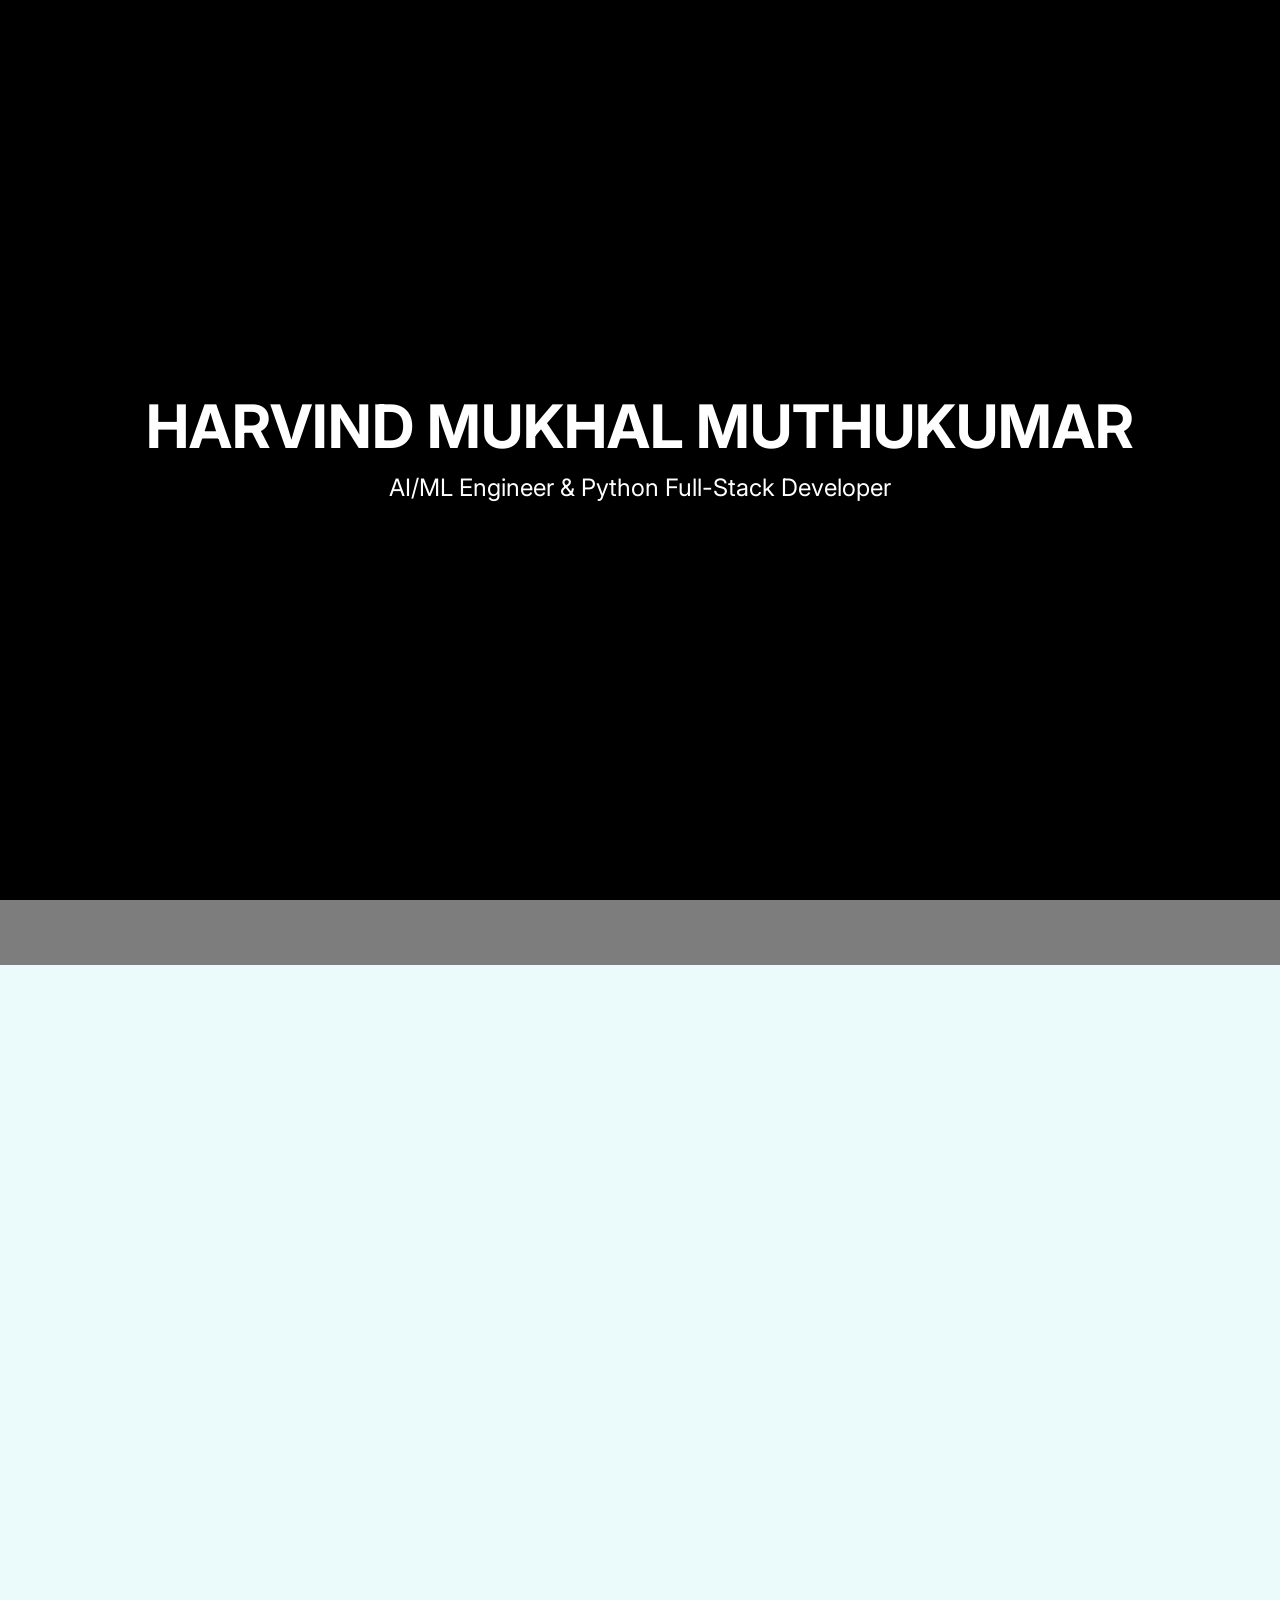
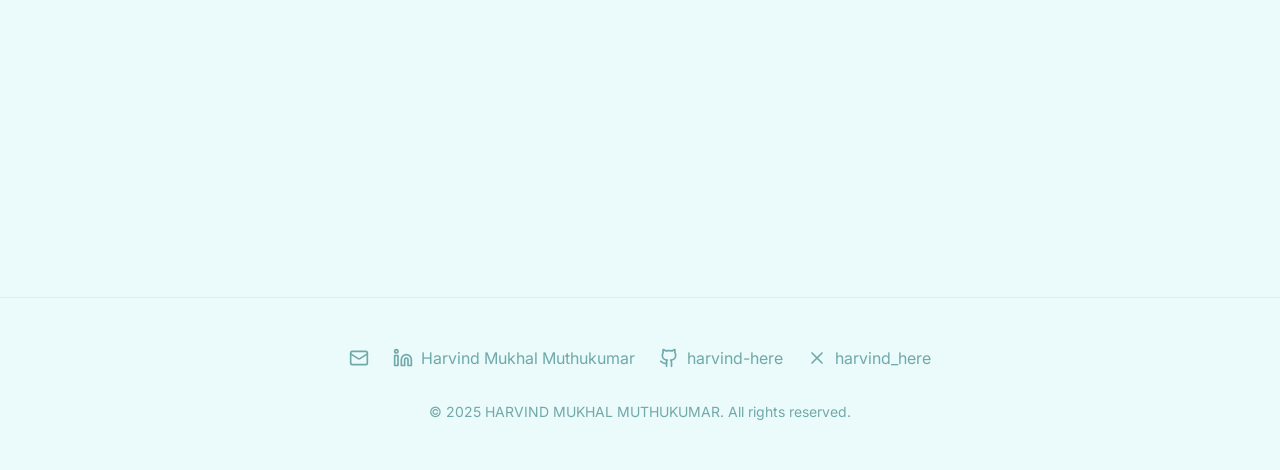
==== index.html @ 65b0eb77 "deploy: dbd2a66adebce726643616e7c985a18733f840cc" ====
<!DOCTYPE html><html lang="en"><head><meta charSet="utf-8"/><meta name="viewport" content="width=device-width, initial-scale=1"/><link rel="preload" as="image" imageSrcSet="/_next/image?url=%2Fbanner.png&amp;w=640&amp;q=50 640w, /_next/image?url=%2Fbanner.png&amp;w=750&amp;q=50 750w, /_next/image?url=%2Fbanner.png&amp;w=828&amp;q=50 828w, /_next/image?url=%2Fbanner.png&amp;w=1080&amp;q=50 1080w, /_next/image?url=%2Fbanner.png&amp;w=1200&amp;q=50 1200w, /_next/image?url=%2Fbanner.png&amp;w=1920&amp;q=50 1920w, /_next/image?url=%2Fbanner.png&amp;w=2048&amp;q=50 2048w, /_next/image?url=%2Fbanner.png&amp;w=3840&amp;q=50 3840w" imageSizes="100vw"/><link rel="preload" as="image" imageSrcSet="/_next/image?url=%2Fbanner.png&amp;w=640&amp;q=85 640w, /_next/image?url=%2Fbanner.png&amp;w=750&amp;q=85 750w, /_next/image?url=%2Fbanner.png&amp;w=828&amp;q=85 828w, /_next/image?url=%2Fbanner.png&amp;w=1080&amp;q=85 1080w, /_next/image?url=%2Fbanner.png&amp;w=1200&amp;q=85 1200w, /_next/image?url=%2Fbanner.png&amp;w=1920&amp;q=85 1920w, /_next/image?url=%2Fbanner.png&amp;w=2048&amp;q=85 2048w, /_next/image?url=%2Fbanner.png&amp;w=3840&amp;q=85 3840w" imageSizes="100vw"/><link rel="stylesheet" href="/_next/static/css/4916adcf22fd5f1d.css" data-precedence="next"/><link rel="preload" as="script" fetchPriority="low" href="/_next/static/chunks/webpack-3a68ca926a023bb8.js"/><script src="/_next/static/chunks/4bd1b696-8a3c458bdab8bf04.js" async=""></script><script src="/_next/static/chunks/684-8c628efa75c005e2.js" async=""></script><script src="/_next/static/chunks/main-app-38ab38d7d485baa4.js" async=""></script><script src="/_next/static/chunks/874-a724f26d2fe7d088.js" async=""></script><script src="/_next/static/chunks/63-0588402b2f476003.js" async=""></script><script src="/_next/static/chunks/31-bb4f791c891a7dbd.js" async=""></script><script src="/_next/static/chunks/260-30f3edceb50ec560.js" async=""></script><script src="/_next/static/chunks/app/layout-d1db19fe2b25e6b2.js" async=""></script><script src="/_next/static/chunks/app/page-a666f82be77f9260.js" async=""></script><link rel="preconnect" href="https://fonts.googleapis.com"/><link rel="preconnect" href="https://fonts.gstatic.com" crossorigin="anonymous"/><link href="https://fonts.googleapis.com/css2?family=Inter:wght@400;500;600;700&amp;display=swap" rel="stylesheet"/><link href="https://fonts.googleapis.com/css2?family=Space+Grotesk:wght@400;500;600;700&amp;display=swap" rel="stylesheet"/><title>Harvind Mukhal Muthukumar | Personal Portfolio</title><meta name="description" content="Personal portfolio of Harvind Mukhal Muthukumar, an AI/ML Engineer and Full-Stack Developer."/><link rel="icon" href="/favicon.ico" type="image/x-icon" sizes="3968x3968"/><script>document.querySelectorAll('body link[rel="icon"], body link[rel="apple-touch-icon"]').forEach(el => document.head.appendChild(el))</script><script src="/_next/static/chunks/polyfills-42372ed130431b0a.js" noModule=""></script></head><body class="font-body antialiased"><div class="flex min-h-screen flex-col"><header class="main-navbar sticky top-0 z-50 w-full border-b border-border/40 bg-background/95 backdrop-blur supports-[backdrop-filter]:bg-background/60"><div class="container flex h-16 max-w-screen-2xl items-center justify-between"><a class="flex items-center space-x-2 group" href="/"><img alt="logo" loading="lazy" width="32" height="32" decoding="async" data-nimg="1" class="rounded-full object-cover object-top transition-transform duration-200 group-hover:scale-110" style="color:transparent" srcSet="/_next/image?url=%2Fpfp.png&amp;w=32&amp;q=75 1x, /_next/image?url=%2Fpfp.png&amp;w=64&amp;q=75 2x" src="/_next/image?url=%2Fpfp.png&amp;w=64&amp;q=75"/><span class="font-headline text-xl font-bold text-foreground">HARVIND<!-- --> </span></a><nav class="hidden md:flex items-center space-x-1"><a class="px-3 py-2 rounded-md text-sm transition-colors hover:text-primary text-primary font-semibold" href="/">Home</a><a class="px-3 py-2 rounded-md text-sm font-medium transition-colors text-foreground/70 hover:text-foreground" href="/about">About</a><a class="px-3 py-2 rounded-md text-sm font-medium transition-colors text-foreground/70 hover:text-foreground" href="/projects">Projects</a><a class="px-3 py-2 rounded-md text-sm font-medium transition-colors text-foreground/70 hover:text-foreground" href="/hire-me">Hire Me</a></nav><div class="md:hidden"><button class="inline-flex items-center justify-center gap-2 whitespace-nowrap rounded-md text-sm font-medium ring-offset-background transition-colors focus-visible:outline-none focus-visible:ring-2 focus-visible:ring-ring focus-visible:ring-offset-2 disabled:pointer-events-none disabled:opacity-50 [&amp;_svg]:pointer-events-none [&amp;_svg]:size-4 [&amp;_svg]:shrink-0 hover:bg-accent hover:text-accent-foreground h-10 w-10" type="button" aria-haspopup="dialog" aria-expanded="false" aria-controls="radix-«Rddb»" data-state="closed"><svg xmlns="http://www.w3.org/2000/svg" width="24" height="24" viewBox="0 0 24 24" fill="none" stroke="currentColor" stroke-width="2" stroke-linecap="round" stroke-linejoin="round" class="lucide lucide-menu h-6 w-6"><line x1="4" x2="20" y1="12" y2="12"></line><line x1="4" x2="20" y1="6" y2="6"></line><line x1="4" x2="20" y1="18" y2="18"></line></svg><span class="sr-only">Toggle menu</span></button></div></div></header><main class="flex-grow"><section class="flex flex-col items-center justify-center overflow-hidden transition-all duration-[1500ms] ease-out min-h-screen w-full p-4 bg-[#7e7d7e]"><div class="absolute inset-0 -z-10 transition-opacity duration-[1500ms] ease-out opacity-30"><img alt="Hero Banner Background" data-ai-hint="abstract technology" decoding="async" data-nimg="fill" class="object-cover transform scale-150 filter blur-xl" style="position:absolute;height:100%;width:100%;left:0;top:0;right:0;bottom:0;color:transparent" sizes="100vw" srcSet="/_next/image?url=%2Fbanner.png&amp;w=640&amp;q=50 640w, /_next/image?url=%2Fbanner.png&amp;w=750&amp;q=50 750w, /_next/image?url=%2Fbanner.png&amp;w=828&amp;q=50 828w, /_next/image?url=%2Fbanner.png&amp;w=1080&amp;q=50 1080w, /_next/image?url=%2Fbanner.png&amp;w=1200&amp;q=50 1200w, /_next/image?url=%2Fbanner.png&amp;w=1920&amp;q=50 1920w, /_next/image?url=%2Fbanner.png&amp;w=2048&amp;q=50 2048w, /_next/image?url=%2Fbanner.png&amp;w=3840&amp;q=50 3840w" src="/_next/image?url=%2Fbanner.png&amp;w=3840&amp;q=50"/></div><div class="absolute inset-0 z-0 flex items-center justify-center p-4 xl:p-8 lg:p-12 pointer-events-none transition-opacity duration-[1500ms] ease-out opacity-80"><div class="relative w-full h-full max-w-20xl"><img alt="Hero Banner" data-ai-hint="abstract technology" decoding="async" data-nimg="fill" class="object-contain transform scale-120 drop-shadow-2xl filter blur-sm" style="position:absolute;height:100%;width:100%;left:0;top:0;right:0;bottom:0;color:transparent" sizes="100vw" srcSet="/_next/image?url=%2Fbanner.png&amp;w=640&amp;q=85 640w, /_next/image?url=%2Fbanner.png&amp;w=750&amp;q=85 750w, /_next/image?url=%2Fbanner.png&amp;w=828&amp;q=85 828w, /_next/image?url=%2Fbanner.png&amp;w=1080&amp;q=85 1080w, /_next/image?url=%2Fbanner.png&amp;w=1200&amp;q=85 1200w, /_next/image?url=%2Fbanner.png&amp;w=1920&amp;q=85 1920w, /_next/image?url=%2Fbanner.png&amp;w=2048&amp;q=85 2048w, /_next/image?url=%2Fbanner.png&amp;w=3840&amp;q=85 3840w" src="/_next/image?url=%2Fbanner.png&amp;w=3840&amp;q=85"/></div></div><div class="container mx-auto text-center relative z-20 transition-all duration-1000 ease-out opacity-0 translate-y-10"><h1 class="font-headline text-4xl md:text-6xl lg:text-7xl font-bold mb-6 tracking-tight text-white shadow-lg">HARVIND MUKHAL MUTHUKUMAR</h1><p class="font-headline text-2xl md:text-3xl text-primary-foreground mb-8">AI/ML Engineer &amp; Python Full-Stack Developer</p><p class="max-w-2xl mx-auto text-lg text-slate-200 mb-10">Innovative Engineering student passionate about AI/ML, LLMOps, and Python Full-Stack Development. Building scalable solutions with a focus on performance and automation.</p><div class="space-x-4"><a class="inline-flex items-center justify-center gap-2 whitespace-nowrap text-sm ring-offset-background transition-colors focus-visible:outline-none focus-visible:ring-2 focus-visible:ring-ring focus-visible:ring-offset-2 disabled:pointer-events-none disabled:opacity-50 [&amp;_svg]:pointer-events-none [&amp;_svg]:size-4 [&amp;_svg]:shrink-0 bg-primary text-primary-foreground hover:bg-primary/90 h-11 rounded-md px-8 font-medium" href="/hire-me">Hire Me  <svg xmlns="http://www.w3.org/2000/svg" width="24" height="24" viewBox="0 0 24 24" fill="none" stroke="currentColor" stroke-width="2" stroke-linecap="round" stroke-linejoin="round" class="lucide lucide-arrow-right ml-2 h-5 w-5"><path d="M5 12h14"></path><path d="m12 5 7 7-7 7"></path></svg></a><a class="inline-flex items-center justify-center gap-2 whitespace-nowrap text-sm ring-offset-background transition-colors focus-visible:outline-none focus-visible:ring-2 focus-visible:ring-ring focus-visible:ring-offset-2 disabled:pointer-events-none disabled:opacity-50 [&amp;_svg]:pointer-events-none [&amp;_svg]:size-4 [&amp;_svg]:shrink-0 border hover:text-accent-foreground h-11 rounded-md px-8 font-medium bg-white/10 hover:bg-white/20 text-white border-white/50 hover:border-white/70" href="/projects">View My Works</a></div></div></section><!--$--><!--/$--><!--$--><!--/$--></main><footer class="main-footer border-t border-border/40 bg-background/95"><div class="container mx-auto py-12 px-4 md:px-6 lg:px-8"><div class="flex flex-col items-center gap-8"><div class="flex flex-wrap justify-center gap-x-6 gap-y-4"><a target="_blank" rel="noopener noreferrer" class="flex items-center gap-2 text-muted-foreground hover:text-primary transition-colors" aria-label="Email" href="mailto:harvindmukhal3@gmail.com"><svg xmlns="http://www.w3.org/2000/svg" width="24" height="24" viewBox="0 0 24 24" fill="none" stroke="currentColor" stroke-width="2" stroke-linecap="round" stroke-linejoin="round" class="lucide lucide-mail h-5 w-5"><rect width="20" height="16" x="2" y="4" rx="2"></rect><path d="m22 7-8.97 5.7a1.94 1.94 0 0 1-2.06 0L2 7"></path></svg><span class="sr-only">Email</span></a><a target="_blank" rel="noopener noreferrer" class="flex items-center gap-2 text-muted-foreground hover:text-primary transition-colors" aria-label="LinkedIn" href="https://www.linkedin.com/in/harvind-mukhal-muthukumar-47561a24a/"><svg xmlns="http://www.w3.org/2000/svg" width="24" height="24" viewBox="0 0 24 24" fill="none" stroke="currentColor" stroke-width="2" stroke-linecap="round" stroke-linejoin="round" class="lucide lucide-linkedin h-5 w-5"><path d="M16 8a6 6 0 0 1 6 6v7h-4v-7a2 2 0 0 0-2-2 2 2 0 0 0-2 2v7h-4v-7a6 6 0 0 1 6-6z"></path><rect width="4" height="12" x="2" y="9"></rect><circle cx="4" cy="4" r="2"></circle></svg><span>Harvind Mukhal Muthukumar</span></a><a target="_blank" rel="noopener noreferrer" class="flex items-center gap-2 text-muted-foreground hover:text-primary transition-colors" aria-label="GitHub" href="https://github.com/harvind-here"><svg xmlns="http://www.w3.org/2000/svg" width="24" height="24" viewBox="0 0 24 24" fill="none" stroke="currentColor" stroke-width="2" stroke-linecap="round" stroke-linejoin="round" class="lucide lucide-github h-5 w-5"><path d="M15 22v-4a4.8 4.8 0 0 0-1-3.5c3 0 6-2 6-5.5.08-1.25-.27-2.48-1-3.5.28-1.15.28-2.35 0-3.5 0 0-1 0-3 1.5-2.64-.5-5.36-.5-8 0C6 2 5 2 5 2c-.3 1.15-.3 2.35 0 3.5A5.403 5.403 0 0 0 4 9c0 3.5 3 5.5 6 5.5-.39.49-.68 1.05-.85 1.65-.17.6-.22 1.23-.15 1.85v4"></path><path d="M9 18c-4.51 2-5-2-7-2"></path></svg><span>harvind-here</span></a><a target="_blank" rel="noopener noreferrer" class="flex items-center gap-2 text-muted-foreground hover:text-primary transition-colors" aria-label="X" href="https://x.com/harvind_here"><svg xmlns="http://www.w3.org/2000/svg" width="24" height="24" viewBox="0 0 24 24" fill="none" stroke="currentColor" stroke-width="2" stroke-linecap="round" stroke-linejoin="round" class="lucide lucide-x h-5 w-5"><path d="M18 6 6 18"></path><path d="m6 6 12 12"></path></svg><span>harvind_here</span></a></div><p class="text-sm text-muted-foreground text-center">© <!-- -->2025<!-- --> <!-- -->HARVIND MUKHAL MUTHUKUMAR<!-- -->. All rights reserved.</p></div></div></footer></div><div role="region" aria-label="Notifications (F8)" tabindex="-1" style="pointer-events:none"><ol tabindex="-1" class="fixed top-0 z-[100] flex max-h-screen w-full flex-col-reverse p-4 sm:bottom-0 sm:right-0 sm:top-auto sm:flex-col md:max-w-[420px]"></ol></div><script src="/_next/static/chunks/webpack-3a68ca926a023bb8.js" async=""></script><script>(self.__next_f=self.__next_f||[]).push([0])</script><script>self.__next_f.push([1,"1:\"$Sreact.fragment\"\n2:I[7300,[\"874\",\"static/chunks/874-a724f26d2fe7d088.js\",\"63\",\"static/chunks/63-0588402b2f476003.js\",\"31\",\"static/chunks/31-bb4f791c891a7dbd.js\",\"260\",\"static/chunks/260-30f3edceb50ec560.js\",\"177\",\"static/chunks/app/layout-d1db19fe2b25e6b2.js\"],\"default\"]\n3:I[7555,[],\"\"]\n4:I[1295,[],\"\"]\n5:I[6874,[\"874\",\"static/chunks/874-a724f26d2fe7d088.js\",\"63\",\"static/chunks/63-0588402b2f476003.js\",\"31\",\"static/chunks/31-bb4f791c891a7dbd.js\",\"260\",\"static/chunks/260-30f3edceb50ec560.js\",\"177\",\"static/chunks/app/layout-d1db19fe2b25e6b2.js\"],\"\"]\n6:I[7323,[\"874\",\"static/chunks/874-a724f26d2fe7d088.js\",\"63\",\"static/chunks/63-0588402b2f476003.js\",\"31\",\"static/chunks/31-bb4f791c891a7dbd.js\",\"260\",\"static/chunks/260-30f3edceb50ec560.js\",\"177\",\"static/chunks/app/layout-d1db19fe2b25e6b2.js\"],\"Toaster\"]\n7:I[894,[],\"ClientPageRoot\"]\n8:I[1962,[\"874\",\"static/chunks/874-a724f26d2fe7d088.js\",\"63\",\"static/chunks/63-0588402b2f476003.js\",\"31\",\"static/chunks/31-bb4f791c891a7dbd.js\",\"974\",\"static/chunks/app/page-a666f82be77f9260.js\"],\"default\"]\nb:I[9665,[],\"MetadataBoundary\"]\nd:I[9665,[],\"OutletBoundary\"]\n10:I[4911,[],\"AsyncMetadataOutlet\"]\n12:I[9665,[],\"ViewportBoundary\"]\n14:I[6614,[],\"\"]\n:HL[\"/_next/static/css/4916adcf22fd5f1d.css\",\"style\"]\n"])</script><script>self.__next_f.push([1,"0:{\"P\":null,\"b\":\"twkTvsaRjXJK7YJnQUspZ\",\"p\":\"\",\"c\":[\"\",\"\"],\"i\":false,\"f\":[[[\"\",{\"children\":[\"__PAGE__\",{}]},\"$undefined\",\"$undefined\",true],[\"\",[\"$\",\"$1\",\"c\",{\"children\":[[[\"$\",\"link\",\"0\",{\"rel\":\"stylesheet\",\"href\":\"/_next/static/css/4916adcf22fd5f1d.css\",\"precedence\":\"next\",\"crossOrigin\":\"$undefined\",\"nonce\":\"$undefined\"}]],[\"$\",\"html\",null,{\"lang\":\"en\",\"suppressHydrationWarning\":true,\"children\":[[\"$\",\"head\",null,{\"children\":[[\"$\",\"link\",null,{\"rel\":\"preconnect\",\"href\":\"https://fonts.googleapis.com\"}],[\"$\",\"link\",null,{\"rel\":\"preconnect\",\"href\":\"https://fonts.gstatic.com\",\"crossOrigin\":\"anonymous\"}],[\"$\",\"link\",null,{\"href\":\"https://fonts.googleapis.com/css2?family=Inter:wght@400;500;600;700\u0026display=swap\",\"rel\":\"stylesheet\"}],[\"$\",\"link\",null,{\"href\":\"https://fonts.googleapis.com/css2?family=Space+Grotesk:wght@400;500;600;700\u0026display=swap\",\"rel\":\"stylesheet\"}]]}],[\"$\",\"body\",null,{\"className\":\"font-body antialiased\",\"children\":[[\"$\",\"div\",null,{\"className\":\"flex min-h-screen flex-col\",\"children\":[[\"$\",\"$L2\",null,{}],[\"$\",\"main\",null,{\"className\":\"flex-grow\",\"children\":[\"$\",\"$L3\",null,{\"parallelRouterKey\":\"children\",\"error\":\"$undefined\",\"errorStyles\":\"$undefined\",\"errorScripts\":\"$undefined\",\"template\":[\"$\",\"$L4\",null,{}],\"templateStyles\":\"$undefined\",\"templateScripts\":\"$undefined\",\"notFound\":[[[\"$\",\"title\",null,{\"children\":\"404: This page could not be found.\"}],[\"$\",\"div\",null,{\"style\":{\"fontFamily\":\"system-ui,\\\"Segoe UI\\\",Roboto,Helvetica,Arial,sans-serif,\\\"Apple Color Emoji\\\",\\\"Segoe UI Emoji\\\"\",\"height\":\"100vh\",\"textAlign\":\"center\",\"display\":\"flex\",\"flexDirection\":\"column\",\"alignItems\":\"center\",\"justifyContent\":\"center\"},\"children\":[\"$\",\"div\",null,{\"children\":[[\"$\",\"style\",null,{\"dangerouslySetInnerHTML\":{\"__html\":\"body{color:#000;background:#fff;margin:0}.next-error-h1{border-right:1px solid rgba(0,0,0,.3)}@media (prefers-color-scheme:dark){body{color:#fff;background:#000}.next-error-h1{border-right:1px solid rgba(255,255,255,.3)}}\"}}],[\"$\",\"h1\",null,{\"className\":\"next-error-h1\",\"style\":{\"display\":\"inline-block\",\"margin\":\"0 20px 0 0\",\"padding\":\"0 23px 0 0\",\"fontSize\":24,\"fontWeight\":500,\"verticalAlign\":\"top\",\"lineHeight\":\"49px\"},\"children\":404}],[\"$\",\"div\",null,{\"style\":{\"display\":\"inline-block\"},\"children\":[\"$\",\"h2\",null,{\"style\":{\"fontSize\":14,\"fontWeight\":400,\"lineHeight\":\"49px\",\"margin\":0},\"children\":\"This page could not be found.\"}]}]]}]}]],[]],\"forbidden\":\"$undefined\",\"unauthorized\":\"$undefined\"}]}],[\"$\",\"footer\",null,{\"className\":\"main-footer border-t border-border/40 bg-background/95\",\"children\":[\"$\",\"div\",null,{\"className\":\"container mx-auto py-12 px-4 md:px-6 lg:px-8\",\"children\":[\"$\",\"div\",null,{\"className\":\"flex flex-col items-center gap-8\",\"children\":[[\"$\",\"div\",null,{\"className\":\"flex flex-wrap justify-center gap-x-6 gap-y-4\",\"children\":[[\"$\",\"$L5\",\"Email\",{\"href\":\"mailto:harvindmukhal3@gmail.com\",\"target\":\"_blank\",\"rel\":\"noopener noreferrer\",\"className\":\"flex items-center gap-2 text-muted-foreground hover:text-primary transition-colors\",\"aria-label\":\"Email\",\"children\":[[\"$\",\"svg\",null,{\"ref\":\"$undefined\",\"xmlns\":\"http://www.w3.org/2000/svg\",\"width\":24,\"height\":24,\"viewBox\":\"0 0 24 24\",\"fill\":\"none\",\"stroke\":\"currentColor\",\"strokeWidth\":2,\"strokeLinecap\":\"round\",\"strokeLinejoin\":\"round\",\"className\":\"lucide lucide-mail h-5 w-5\",\"children\":[[\"$\",\"rect\",\"18n3k1\",{\"width\":\"20\",\"height\":\"16\",\"x\":\"2\",\"y\":\"4\",\"rx\":\"2\"}],[\"$\",\"path\",\"1ocrg3\",{\"d\":\"m22 7-8.97 5.7a1.94 1.94 0 0 1-2.06 0L2 7\"}],\"$undefined\"]}],[\"$\",\"span\",null,{\"className\":\"sr-only\",\"children\":\"Email\"}]]}],[\"$\",\"$L5\",\"LinkedIn\",{\"href\":\"https://www.linkedin.com/in/harvind-mukhal-muthukumar-47561a24a/\",\"target\":\"_blank\",\"rel\":\"noopener noreferrer\",\"className\":\"flex items-center gap-2 text-muted-foreground hover:text-primary transition-colors\",\"aria-label\":\"LinkedIn\",\"children\":[[\"$\",\"svg\",null,{\"ref\":\"$undefined\",\"xmlns\":\"http://www.w3.org/2000/svg\",\"width\":24,\"height\":24,\"viewBox\":\"0 0 24 24\",\"fill\":\"none\",\"stroke\":\"currentColor\",\"strokeWidth\":2,\"strokeLinecap\":\"round\",\"strokeLinejoin\":\"round\",\"className\":\"lucide lucide-linkedin h-5 w-5\",\"children\":[[\"$\",\"path\",\"c2jq9f\",{\"d\":\"M16 8a6 6 0 0 1 6 6v7h-4v-7a2 2 0 0 0-2-2 2 2 0 0 0-2 2v7h-4v-7a6 6 0 0 1 6-6z\"}],[\"$\",\"rect\",\"mk3on5\",{\"width\":\"4\",\"height\":\"12\",\"x\":\"2\",\"y\":\"9\"}],[\"$\",\"circle\",\"bt5ra8\",{\"cx\":\"4\",\"cy\":\"4\",\"r\":\"2\"}],\"$undefined\"]}],[\"$\",\"span\",null,{\"children\":\"Harvind Mukhal Muthukumar\"}]]}],[\"$\",\"$L5\",\"GitHub\",{\"href\":\"https://github.com/harvind-here\",\"target\":\"_blank\",\"rel\":\"noopener noreferrer\",\"className\":\"flex items-center gap-2 text-muted-foreground hover:text-primary transition-colors\",\"aria-label\":\"GitHub\",\"children\":[[\"$\",\"svg\",null,{\"ref\":\"$undefined\",\"xmlns\":\"http://www.w3.org/2000/svg\",\"width\":24,\"height\":24,\"viewBox\":\"0 0 24 24\",\"fill\":\"none\",\"stroke\":\"currentColor\",\"strokeWidth\":2,\"strokeLinecap\":\"round\",\"strokeLinejoin\":\"round\",\"className\":\"lucide lucide-github h-5 w-5\",\"children\":[[\"$\",\"path\",\"tonef\",{\"d\":\"M15 22v-4a4.8 4.8 0 0 0-1-3.5c3 0 6-2 6-5.5.08-1.25-.27-2.48-1-3.5.28-1.15.28-2.35 0-3.5 0 0-1 0-3 1.5-2.64-.5-5.36-.5-8 0C6 2 5 2 5 2c-.3 1.15-.3 2.35 0 3.5A5.403 5.403 0 0 0 4 9c0 3.5 3 5.5 6 5.5-.39.49-.68 1.05-.85 1.65-.17.6-.22 1.23-.15 1.85v4\"}],[\"$\",\"path\",\"9comsn\",{\"d\":\"M9 18c-4.51 2-5-2-7-2\"}],\"$undefined\"]}],[\"$\",\"span\",null,{\"children\":\"harvind-here\"}]]}],[\"$\",\"$L5\",\"X\",{\"href\":\"https://x.com/harvind_here\",\"target\":\"_blank\",\"rel\":\"noopener noreferrer\",\"className\":\"flex items-center gap-2 text-muted-foreground hover:text-primary transition-colors\",\"aria-label\":\"X\",\"children\":[[\"$\",\"svg\",null,{\"ref\":\"$undefined\",\"xmlns\":\"http://www.w3.org/2000/svg\",\"width\":24,\"height\":24,\"viewBox\":\"0 0 24 24\",\"fill\":\"none\",\"stroke\":\"currentColor\",\"strokeWidth\":2,\"strokeLinecap\":\"round\",\"strokeLinejoin\":\"round\",\"className\":\"lucide lucide-x h-5 w-5\",\"children\":[[\"$\",\"path\",\"1bl5f8\",{\"d\":\"M18 6 6 18\"}],[\"$\",\"path\",\"d8bk6v\",{\"d\":\"m6 6 12 12\"}],\"$undefined\"]}],[\"$\",\"span\",null,{\"children\":\"harvind_here\"}]]}]]}],[\"$\",\"p\",null,{\"className\":\"text-sm text-muted-foreground text-center\",\"children\":[\"© \",2025,\" \",\"HARVIND MUKHAL MUTHUKUMAR\",\". All rights reserved.\"]}]]}]}]}]]}],[\"$\",\"$L6\",null,{}]]}]]}]]}],{\"children\":[\"__PAGE__\",[\"$\",\"$1\",\"c\",{\"children\":[[\"$\",\"$L7\",null,{\"Component\":\"$8\",\"searchParams\":{},\"params\":{},\"promises\":[\"$@9\",\"$@a\"]}],[\"$\",\"$Lb\",null,{\"children\":\"$Lc\"}],null,[\"$\",\"$Ld\",null,{\"children\":[\"$Le\",\"$Lf\",[\"$\",\"$L10\",null,{\"promise\":\"$@11\"}]]}]]}],{},null,false]},null,false],[\"$\",\"$1\",\"h\",{\"children\":[null,[\"$\",\"$1\",\"xli5lT_L8bIdRZ1qTs457\",{\"children\":[[\"$\",\"$L12\",null,{\"children\":\"$L13\"}],null]}],null]}],false]],\"m\":\"$undefined\",\"G\":[\"$14\",\"$undefined\"],\"s\":false,\"S\":true}\n"])</script><script>self.__next_f.push([1,"15:\"$Sreact.suspense\"\n16:I[4911,[],\"AsyncMetadata\"]\n9:{}\na:{}\nc:[\"$\",\"$15\",null,{\"fallback\":null,\"children\":[\"$\",\"$L16\",null,{\"promise\":\"$@17\"}]}]\n"])</script><script>self.__next_f.push([1,"f:null\n"])</script><script>self.__next_f.push([1,"13:[[\"$\",\"meta\",\"0\",{\"charSet\":\"utf-8\"}],[\"$\",\"meta\",\"1\",{\"name\":\"viewport\",\"content\":\"width=device-width, initial-scale=1\"}]]\ne:null\n"])</script><script>self.__next_f.push([1,"17:{\"metadata\":[[\"$\",\"title\",\"0\",{\"children\":\"Harvind Mukhal Muthukumar | Personal Portfolio\"}],[\"$\",\"meta\",\"1\",{\"name\":\"description\",\"content\":\"Personal portfolio of Harvind Mukhal Muthukumar, an AI/ML Engineer and Full-Stack Developer.\"}],[\"$\",\"link\",\"2\",{\"rel\":\"icon\",\"href\":\"/favicon.ico\",\"type\":\"image/x-icon\",\"sizes\":\"3968x3968\"}]],\"error\":null,\"digest\":\"$undefined\"}\n11:{\"metadata\":\"$17:metadata\",\"error\":null,\"digest\":\"$undefined\"}\n"])</script></body></html>
---- _next/static/css/4916adcf22fd5f1d.css ----
*,:after,:before{--tw-border-spacing-x:0;--tw-border-spacing-y:0;--tw-translate-x:0;--tw-translate-y:0;--tw-rotate:0;--tw-skew-x:0;--tw-skew-y:0;--tw-scale-x:1;--tw-scale-y:1;--tw-pan-x: ;--tw-pan-y: ;--tw-pinch-zoom: ;--tw-scroll-snap-strictness:proximity;--tw-gradient-from-position: ;--tw-gradient-via-position: ;--tw-gradient-to-position: ;--tw-ordinal: ;--tw-slashed-zero: ;--tw-numeric-figure: ;--tw-numeric-spacing: ;--tw-numeric-fraction: ;--tw-ring-inset: ;--tw-ring-offset-width:0px;--tw-ring-offset-color:#fff;--tw-ring-color:rgb(59 130 246/0.5);--tw-ring-offset-shadow:0 0 #0000;--tw-ring-shadow:0 0 #0000;--tw-shadow:0 0 #0000;--tw-shadow-colored:0 0 #0000;--tw-blur: ;--tw-brightness: ;--tw-contrast: ;--tw-grayscale: ;--tw-hue-rotate: ;--tw-invert: ;--tw-saturate: ;--tw-sepia: ;--tw-drop-shadow: ;--tw-backdrop-blur: ;--tw-backdrop-brightness: ;--tw-backdrop-contrast: ;--tw-backdrop-grayscale: ;--tw-backdrop-hue-rotate: ;--tw-backdrop-invert: ;--tw-backdrop-opacity: ;--tw-backdrop-saturate: ;--tw-backdrop-sepia: ;--tw-contain-size: ;--tw-contain-layout: ;--tw-contain-paint: ;--tw-contain-style: }::backdrop{--tw-border-spacing-x:0;--tw-border-spacing-y:0;--tw-translate-x:0;--tw-translate-y:0;--tw-rotate:0;--tw-skew-x:0;--tw-skew-y:0;--tw-scale-x:1;--tw-scale-y:1;--tw-pan-x: ;--tw-pan-y: ;--tw-pinch-zoom: ;--tw-scroll-snap-strictness:proximity;--tw-gradient-from-position: ;--tw-gradient-via-position: ;--tw-gradient-to-position: ;--tw-ordinal: ;--tw-slashed-zero: ;--tw-numeric-figure: ;--tw-numeric-spacing: ;--tw-numeric-fraction: ;--tw-ring-inset: ;--tw-ring-offset-width:0px;--tw-ring-offset-color:#fff;--tw-ring-color:rgb(59 130 246/0.5);--tw-ring-offset-shadow:0 0 #0000;--tw-ring-shadow:0 0 #0000;--tw-shadow:0 0 #0000;--tw-shadow-colored:0 0 #0000;--tw-blur: ;--tw-brightness: ;--tw-contrast: ;--tw-grayscale: ;--tw-hue-rotate: ;--tw-invert: ;--tw-saturate: ;--tw-sepia: ;--tw-drop-shadow: ;--tw-backdrop-blur: ;--tw-backdrop-brightness: ;--tw-backdrop-contrast: ;--tw-backdrop-grayscale: ;--tw-backdrop-hue-rotate: ;--tw-backdrop-invert: ;--tw-backdrop-opacity: ;--tw-backdrop-saturate: ;--tw-backdrop-sepia: ;--tw-contain-size: ;--tw-contain-layout: ;--tw-contain-paint: ;--tw-contain-style: }/*
! tailwindcss v3.4.17 | MIT License | https://tailwindcss.com
*/*,:after,:before{box-sizing:border-box;border:0 solid #e5e7eb}:after,:before{--tw-content:""}:host,html{line-height:1.5;-webkit-text-size-adjust:100%;-moz-tab-size:4;tab-size:4;font-family:ui-sans-serif,system-ui,sans-serif,Apple Color Emoji,Segoe UI Emoji,Segoe UI Symbol,Noto Color Emoji;font-feature-settings:normal;font-variation-settings:normal;-webkit-tap-highlight-color:transparent}body{margin:0;line-height:inherit}hr{height:0;color:inherit;border-top-width:1px}abbr:where([title]){text-decoration:underline dotted}h1,h2,h3,h4,h5,h6{font-size:inherit;font-weight:inherit}a{color:inherit;text-decoration:inherit}b,strong{font-weight:bolder}code,kbd,pre,samp{font-family:ui-monospace,SFMono-Regular,Menlo,Monaco,Consolas,Liberation Mono,Courier New,monospace;font-feature-settings:normal;font-variation-settings:normal;font-size:1em}small{font-size:80%}sub,sup{font-size:75%;line-height:0;position:relative;vertical-align:baseline}sub{bottom:-.25em}sup{top:-.5em}table{text-indent:0;border-color:inherit;border-collapse:collapse}button,input,optgroup,select,textarea{font-family:inherit;font-feature-settings:inherit;font-variation-settings:inherit;font-size:100%;font-weight:inherit;line-height:inherit;letter-spacing:inherit;color:inherit;margin:0;padding:0}button,select{text-transform:none}button,input:where([type=button]),input:where([type=reset]),input:where([type=submit]){-webkit-appearance:button;background-color:transparent;background-image:none}:-moz-focusring{outline:auto}:-moz-ui-invalid{box-shadow:none}progress{vertical-align:baseline}::-webkit-inner-spin-button,::-webkit-outer-spin-button{height:auto}[type=search]{-webkit-appearance:textfield;outline-offset:-2px}::-webkit-search-decoration{-webkit-appearance:none}::-webkit-file-upload-button{-webkit-appearance:button;font:inherit}summary{display:list-item}blockquote,dd,dl,figure,h1,h2,h3,h4,h5,h6,hr,p,pre{margin:0}fieldset{margin:0}fieldset,legend{padding:0}menu,ol,ul{list-style:none;margin:0;padding:0}dialog{padding:0}textarea{resize:vertical}input::placeholder,textarea::placeholder{opacity:1;color:#9ca3af}[role=button],button{cursor:pointer}:disabled{cursor:default}audio,canvas,embed,iframe,img,object,svg,video{display:block;vertical-align:middle}img,video{max-width:100%;height:auto}[hidden]:where(:not([hidden=until-found])){display:none}:root{--background:180 60% 95%;--foreground:200 15% 25%;--card:0 0% 100%;--card-foreground:200 15% 25%;--popover:0 0% 100%;--popover-foreground:200 15% 25%;--primary:180 100% 25%;--primary-foreground:180 60% 95%;--secondary:180 40% 90%;--secondary-foreground:180 100% 20%;--muted:180 30% 88%;--muted-foreground:180 25% 55%;--accent:16 43% 52%;--accent-foreground:10 50% 96%;--destructive:0 84.2% 60.2%;--destructive-foreground:0 0% 98%;--border:180 35% 80%;--input:180 35% 88%;--ring:180 100% 35%;--radius:0.5rem;--chart-1:180 100% 30%;--chart-2:16 50% 60%;--chart-3:200 20% 40%;--chart-4:180 80% 40%;--chart-5:16 30% 40%;--sidebar-background:200 10% 15%;--sidebar-foreground:200 10% 90%;--sidebar-primary:180 100% 30%;--sidebar-primary-foreground:180 60% 95%;--sidebar-accent:16 43% 52%;--sidebar-accent-foreground:10 50% 96%;--sidebar-border:200 10% 25%;--sidebar-ring:180 100% 35%}.dark{--background:200 15% 10%;--foreground:180 30% 90%;--card:200 15% 15%;--card-foreground:180 30% 90%;--popover:200 15% 15%;--popover-foreground:180 30% 90%;--primary:180 100% 35%;--primary-foreground:200 15% 95%;--secondary:200 15% 25%;--secondary-foreground:180 30% 85%;--muted:200 15% 20%;--muted-foreground:180 25% 65%;--accent:16 50% 60%;--accent-foreground:0 0% 98%;--destructive:0 70% 50%;--destructive-foreground:0 0% 98%;--border:200 15% 30%;--input:200 15% 35%;--ring:180 100% 45%;--chart-1:180 100% 40%;--chart-2:16 60% 70%;--chart-3:200 25% 50%;--chart-4:180 70% 50%;--chart-5:16 40% 50%}*{border-color:hsl(var(--border))}html{scroll-behavior:smooth}body{background-color:hsl(var(--background));color:hsl(var(--foreground))}section{padding-top:3rem;padding-bottom:3rem}@media (min-width:768px){section{padding-top:4rem;padding-bottom:4rem}}@media (min-width:1024px){section{padding-top:5rem;padding-bottom:5rem}}.container{padding-left:1rem;padding-right:1rem}@media (min-width:768px){.container{padding-left:1.5rem;padding-right:1.5rem}}@media (min-width:1024px){.container{padding-left:2rem;padding-right:2rem}}.home-initial-load .main-navbar{opacity:0;transform:translateY(-100%)}.home-initial-load .main-footer{opacity:0;transform:translateY(100%)}.main-footer,.main-navbar{transition-property:opacity,transform;transition-timing-function:ease-out;transition-duration:1s}html.home-animating-in .main-navbar,html.home-animation-done .main-navbar{opacity:1;transform:translateY(0);transition-delay:.2s}html.home-animating-in .main-footer,html.home-animation-done .main-footer{opacity:1;transform:translateY(0);transition-delay:.4s}.container{width:100%;margin-right:auto;margin-left:auto;padding-right:2rem;padding-left:2rem}@media (min-width:1400px){.container{max-width:1400px}}.sr-only{position:absolute;width:1px;height:1px;padding:0;margin:-1px;overflow:hidden;clip:rect(0,0,0,0);white-space:nowrap;border-width:0}.pointer-events-none{pointer-events:none}.pointer-events-auto{pointer-events:auto}.visible{visibility:visible}.invisible{visibility:hidden}.fixed{position:fixed}.absolute{position:absolute}.relative{position:relative}.sticky{position:sticky}.inset-0{inset:0}.inset-x-0{left:0;right:0}.inset-y-0{top:0;bottom:0}.bottom-0{bottom:0}.left-0{left:0}.left-1{left:.25rem}.left-2{left:.5rem}.left-\[50\%\]{left:50%}.right-0{right:0}.right-1{right:.25rem}.right-2{right:.5rem}.right-3{right:.75rem}.right-4{right:1rem}.top-0{top:0}.top-1\.5{top:.375rem}.top-2{top:.5rem}.top-3\.5{top:.875rem}.top-4{top:1rem}.top-\[50\%\]{top:50%}.-z-10{z-index:-10}.z-0{z-index:0}.z-10{z-index:10}.z-20{z-index:20}.z-50{z-index:50}.z-\[100\]{z-index:100}.-mx-1{margin-left:-.25rem;margin-right:-.25rem}.mx-2{margin-left:.5rem;margin-right:.5rem}.mx-3\.5{margin-left:.875rem;margin-right:.875rem}.mx-auto{margin-left:auto;margin-right:auto}.my-0\.5{margin-top:.125rem;margin-bottom:.125rem}.my-1{margin-top:.25rem;margin-bottom:.25rem}.-mb-1{margin-bottom:-.25rem}.mb-1{margin-bottom:.25rem}.mb-10{margin-bottom:2.5rem}.mb-12{margin-bottom:3rem}.mb-16{margin-bottom:4rem}.mb-2{margin-bottom:.5rem}.mb-3{margin-bottom:.75rem}.mb-4{margin-bottom:1rem}.mb-6{margin-bottom:1.5rem}.mb-8{margin-bottom:2rem}.ml-0\.5{margin-left:.125rem}.ml-1{margin-left:.25rem}.ml-2{margin-left:.5rem}.ml-auto{margin-left:auto}.mr-2{margin-right:.5rem}.mr-3{margin-right:.75rem}.mt-1{margin-top:.25rem}.mt-12{margin-top:3rem}.mt-2{margin-top:.5rem}.mt-4{margin-top:1rem}.mt-8{margin-top:2rem}.mt-auto{margin-top:auto}.block{display:block}.inline-block{display:inline-block}.flex{display:flex}.inline-flex{display:inline-flex}.table{display:table}.grid{display:grid}.hidden{display:none}.aspect-\[16\/9\]{aspect-ratio:16/9}.aspect-square{aspect-ratio:1/1}.aspect-video{aspect-ratio:16/9}.size-4{width:1rem;height:1rem}.h-10{height:2.5rem}.h-11{height:2.75rem}.h-12{height:3rem}.h-16{height:4rem}.h-2{height:.5rem}.h-2\.5{height:.625rem}.h-3\.5{height:.875rem}.h-4{height:1rem}.h-5{height:1.25rem}.h-6{height:1.5rem}.h-7{height:1.75rem}.h-8{height:2rem}.h-9{height:2.25rem}.h-\[1px\]{height:1px}.h-\[560px\]{height:560px}.h-\[var\(--radix-select-trigger-height\)\]{height:var(--radix-select-trigger-height)}.h-auto{height:auto}.h-full{height:100%}.h-px{height:1px}.h-svh{height:100svh}.max-h-96{max-height:24rem}.max-h-screen{max-height:100vh}.min-h-0{min-height:0}.min-h-\[150px\]{min-height:150px}.min-h-\[80px\]{min-height:80px}.min-h-screen{min-height:100vh}.min-h-svh{min-height:100svh}.w-0{width:0}.w-1{width:.25rem}.w-10{width:2.5rem}.w-11{width:2.75rem}.w-2{width:.5rem}.w-2\.5{width:.625rem}.w-3\.5{width:.875rem}.w-3\/4{width:75%}.w-4{width:1rem}.w-5{width:1.25rem}.w-6{width:1.5rem}.w-7{width:1.75rem}.w-72{width:18rem}.w-8{width:2rem}.w-9{width:2.25rem}.w-\[--sidebar-width\]{width:var(--sidebar-width)}.w-\[1px\]{width:1px}.w-\[350px\]{width:350px}.w-auto{width:auto}.w-full{width:100%}.w-max{width:max-content}.min-w-0{min-width:0}.min-w-5{min-width:1.25rem}.min-w-\[12rem\]{min-width:12rem}.min-w-\[8rem\]{min-width:8rem}.min-w-\[var\(--radix-select-trigger-width\)\]{min-width:var(--radix-select-trigger-width)}.max-w-2xl{max-width:42rem}.max-w-3xl{max-width:48rem}.max-w-\[--skeleton-width\]{max-width:var(--skeleton-width)}.max-w-lg{max-width:32rem}.max-w-screen-2xl{max-width:1536px}.max-w-sm{max-width:24rem}.max-w-xs{max-width:20rem}.flex-1{flex:1 1 0%}.shrink{flex-shrink:1}.shrink-0{flex-shrink:0}.flex-grow,.grow{flex-grow:1}.caption-bottom{caption-side:bottom}.border-collapse{border-collapse:collapse}.-translate-x-1\/2{--tw-translate-x:-50%}.-translate-x-1\/2,.-translate-x-px{transform:translate(var(--tw-translate-x),var(--tw-translate-y)) rotate(var(--tw-rotate)) skewX(var(--tw-skew-x)) skewY(var(--tw-skew-y)) scaleX(var(--tw-scale-x)) scaleY(var(--tw-scale-y))}.-translate-x-px{--tw-translate-x:-1px}.translate-x-\[-50\%\]{--tw-translate-x:-50%}.translate-x-\[-50\%\],.translate-x-px{transform:translate(var(--tw-translate-x),var(--tw-translate-y)) rotate(var(--tw-rotate)) skewX(var(--tw-skew-x)) skewY(var(--tw-skew-y)) scaleX(var(--tw-scale-x)) scaleY(var(--tw-scale-y))}.translate-x-px{--tw-translate-x:1px}.translate-y-0{--tw-translate-y:0px}.translate-y-0,.translate-y-10{transform:translate(var(--tw-translate-x),var(--tw-translate-y)) rotate(var(--tw-rotate)) skewX(var(--tw-skew-x)) skewY(var(--tw-skew-y)) scaleX(var(--tw-scale-x)) scaleY(var(--tw-scale-y))}.translate-y-10{--tw-translate-y:2.5rem}.translate-y-5{--tw-translate-y:1.25rem}.translate-y-5,.translate-y-\[-50\%\]{transform:translate(var(--tw-translate-x),var(--tw-translate-y)) rotate(var(--tw-rotate)) skewX(var(--tw-skew-x)) skewY(var(--tw-skew-y)) scaleX(var(--tw-scale-x)) scaleY(var(--tw-scale-y))}.translate-y-\[-50\%\]{--tw-translate-y:-50%}.scale-100{--tw-scale-x:1;--tw-scale-y:1}.scale-100,.scale-150{transform:translate(var(--tw-translate-x),var(--tw-translate-y)) rotate(var(--tw-rotate)) skewX(var(--tw-skew-x)) skewY(var(--tw-skew-y)) scaleX(var(--tw-scale-x)) scaleY(var(--tw-scale-y))}.scale-150{--tw-scale-x:1.5;--tw-scale-y:1.5}.scale-50{--tw-scale-x:.5;--tw-scale-y:.5}.scale-50,.scale-95{transform:translate(var(--tw-translate-x),var(--tw-translate-y)) rotate(var(--tw-rotate)) skewX(var(--tw-skew-x)) skewY(var(--tw-skew-y)) scaleX(var(--tw-scale-x)) scaleY(var(--tw-scale-y))}.scale-95{--tw-scale-x:.95;--tw-scale-y:.95}.transform{transform:translate(var(--tw-translate-x),var(--tw-translate-y)) rotate(var(--tw-rotate)) skewX(var(--tw-skew-x)) skewY(var(--tw-skew-y)) scaleX(var(--tw-scale-x)) scaleY(var(--tw-scale-y))}@keyframes emerge-rectangle{0%{opacity:0;transform:translate(var(--initial-x),var(--initial-y)) var(--rotate)}to{opacity:1;transform:translate(var(--final-x),var(--final-y)) var(--rotate)}}.animate-emerge-rectangle{animation:emerge-rectangle var(--animation-duration,4s) ease-out forwards var(--animation-delay,0s)}@keyframes pulse{50%{opacity:.5}}.animate-pulse{animation:pulse 2s cubic-bezier(.4,0,.6,1) infinite}.cursor-default{cursor:default}.cursor-pointer{cursor:pointer}.touch-none{touch-action:none}.select-none{user-select:none}.grid-cols-1{grid-template-columns:repeat(1,minmax(0,1fr))}.flex-col{flex-direction:column}.flex-col-reverse{flex-direction:column-reverse}.flex-wrap{flex-wrap:wrap}.items-start{align-items:flex-start}.items-end{align-items:flex-end}.items-center{align-items:center}.items-stretch{align-items:stretch}.justify-start{justify-content:flex-start}.justify-end{justify-content:flex-end}.justify-center{justify-content:center}.justify-between{justify-content:space-between}.gap-1{gap:.25rem}.gap-1\.5{gap:.375rem}.gap-2{gap:.5rem}.gap-3{gap:.75rem}.gap-4{gap:1rem}.gap-6{gap:1.5rem}.gap-8{gap:2rem}.gap-x-6{column-gap:1.5rem}.gap-y-4{row-gap:1rem}.space-x-1>:not([hidden])~:not([hidden]){--tw-space-x-reverse:0;margin-right:calc(.25rem * var(--tw-space-x-reverse));margin-left:calc(.25rem * calc(1 - var(--tw-space-x-reverse)))}.space-x-2>:not([hidden])~:not([hidden]){--tw-space-x-reverse:0;margin-right:calc(.5rem * var(--tw-space-x-reverse));margin-left:calc(.5rem * calc(1 - var(--tw-space-x-reverse)))}.space-x-3>:not([hidden])~:not([hidden]){--tw-space-x-reverse:0;margin-right:calc(.75rem * var(--tw-space-x-reverse));margin-left:calc(.75rem * calc(1 - var(--tw-space-x-reverse)))}.space-x-4>:not([hidden])~:not([hidden]){--tw-space-x-reverse:0;margin-right:calc(1rem * var(--tw-space-x-reverse));margin-left:calc(1rem * calc(1 - var(--tw-space-x-reverse)))}.space-y-1>:not([hidden])~:not([hidden]){--tw-space-y-reverse:0;margin-top:calc(.25rem * calc(1 - var(--tw-space-y-reverse)));margin-bottom:calc(.25rem * var(--tw-space-y-reverse))}.space-y-1\.5>:not([hidden])~:not([hidden]){--tw-space-y-reverse:0;margin-top:calc(.375rem * calc(1 - var(--tw-space-y-reverse)));margin-bottom:calc(.375rem * var(--tw-space-y-reverse))}.space-y-2>:not([hidden])~:not([hidden]){--tw-space-y-reverse:0;margin-top:calc(.5rem * calc(1 - var(--tw-space-y-reverse)));margin-bottom:calc(.5rem * var(--tw-space-y-reverse))}.space-y-4>:not([hidden])~:not([hidden]){--tw-space-y-reverse:0;margin-top:calc(1rem * calc(1 - var(--tw-space-y-reverse)));margin-bottom:calc(1rem * var(--tw-space-y-reverse))}.space-y-6>:not([hidden])~:not([hidden]){--tw-space-y-reverse:0;margin-top:calc(1.5rem * calc(1 - var(--tw-space-y-reverse)));margin-bottom:calc(1.5rem * var(--tw-space-y-reverse))}.space-y-8>:not([hidden])~:not([hidden]){--tw-space-y-reverse:0;margin-top:calc(2rem * calc(1 - var(--tw-space-y-reverse)));margin-bottom:calc(2rem * var(--tw-space-y-reverse))}.overflow-auto{overflow:auto}.overflow-hidden{overflow:hidden}.overflow-y-auto{overflow-y:auto}.whitespace-nowrap{white-space:nowrap}.whitespace-pre-line{white-space:pre-line}.rounded-\[2px\]{border-radius:2px}.rounded-\[inherit\]{border-radius:inherit}.rounded-full{border-radius:9999px}.rounded-lg{border-radius:var(--radius)}.rounded-md{border-radius:calc(var(--radius) - 2px)}.rounded-sm{border-radius:calc(var(--radius) - 4px)}.rounded-t-lg{border-top-left-radius:var(--radius);border-top-right-radius:var(--radius)}.rounded-bl-none{border-bottom-left-radius:0}.rounded-br-none{border-bottom-right-radius:0}.border{border-width:1px}.border-2{border-width:2px}.border-\[1\.5px\]{border-width:1.5px}.border-b{border-bottom-width:1px}.border-l{border-left-width:1px}.border-r{border-right-width:1px}.border-t{border-top-width:1px}.border-dashed{border-style:dashed}.border-\[--color-border\]{border-color:var(--color-border)}.border-border{border-color:hsl(var(--border))}.border-border\/40{border-color:hsl(var(--border)/.4)}.border-border\/50{border-color:hsl(var(--border)/.5)}.border-destructive{border-color:hsl(var(--destructive))}.border-destructive\/50{border-color:hsl(var(--destructive)/.5)}.border-input{border-color:hsl(var(--input))}.border-primary{border-color:hsl(var(--primary))}.border-sidebar-border{border-color:hsl(var(--sidebar-border))}.border-transparent{border-color:transparent}.border-white\/50{border-color:rgb(255 255 255/.5)}.border-l-transparent{border-left-color:transparent}.border-t-transparent{border-top-color:transparent}.bg-\[\#545454\]{--tw-bg-opacity:1;background-color:rgb(84 84 84/var(--tw-bg-opacity,1))}.bg-\[\#7e7d7e\]{--tw-bg-opacity:1;background-color:rgb(126 125 126/var(--tw-bg-opacity,1))}.bg-\[--color-bg\]{background-color:var(--color-bg)}.bg-accent{background-color:hsl(var(--accent))}.bg-background{background-color:hsl(var(--background))}.bg-background\/95{background-color:hsl(var(--background)/.95)}.bg-black{--tw-bg-opacity:1;background-color:rgb(0 0 0/var(--tw-bg-opacity,1))}.bg-black\/80{background-color:rgb(0 0 0/.8)}.bg-border{background-color:hsl(var(--border))}.bg-card{background-color:hsl(var(--card))}.bg-destructive{background-color:hsl(var(--destructive))}.bg-muted{background-color:hsl(var(--muted))}.bg-muted\/30{background-color:hsl(var(--muted)/.3)}.bg-muted\/50{background-color:hsl(var(--muted)/.5)}.bg-popover{background-color:hsl(var(--popover))}.bg-primary{background-color:hsl(var(--primary))}.bg-primary\/10{background-color:hsl(var(--primary)/.1)}.bg-secondary{background-color:hsl(var(--secondary))}.bg-secondary\/30{background-color:hsl(var(--secondary)/.3)}.bg-sidebar{background-color:hsl(var(--sidebar-background))}.bg-sidebar-border{background-color:hsl(var(--sidebar-border))}.bg-transparent{background-color:transparent}.bg-white\/10{background-color:rgb(255 255 255/.1)}.fill-current{fill:currentColor}.object-contain{object-fit:contain}.object-cover{object-fit:cover}.object-top{object-position:top}.p-0{padding:0}.p-1{padding:.25rem}.p-2{padding:.5rem}.p-3{padding:.75rem}.p-4{padding:1rem}.p-6{padding:1.5rem}.p-\[1px\]{padding:1px}.px-1{padding-left:.25rem;padding-right:.25rem}.px-2{padding-left:.5rem;padding-right:.5rem}.px-2\.5{padding-left:.625rem;padding-right:.625rem}.px-3{padding-left:.75rem;padding-right:.75rem}.px-4{padding-left:1rem;padding-right:1rem}.px-8{padding-left:2rem;padding-right:2rem}.py-0\.5{padding-top:.125rem;padding-bottom:.125rem}.py-1{padding-top:.25rem;padding-bottom:.25rem}.py-1\.5{padding-top:.375rem;padding-bottom:.375rem}.py-12{padding-top:3rem;padding-bottom:3rem}.py-16{padding-top:4rem;padding-bottom:4rem}.py-2{padding-top:.5rem;padding-bottom:.5rem}.py-28{padding-top:7rem;padding-bottom:7rem}.py-3{padding-top:.75rem;padding-bottom:.75rem}.py-4{padding-top:1rem;padding-bottom:1rem}.pb-3{padding-bottom:.75rem}.pb-4{padding-bottom:1rem}.pl-8{padding-left:2rem}.pl-9{padding-left:2.25rem}.pr-1{padding-right:.25rem}.pr-2{padding-right:.5rem}.pr-8{padding-right:2rem}.pt-0{padding-top:0}.pt-1{padding-top:.25rem}.pt-3{padding-top:.75rem}.text-left{text-align:left}.text-center{text-align:center}.text-justify{text-align:justify}.align-middle{vertical-align:middle}.font-body{font-family:Inter,sans-serif}.font-headline{font-family:Space Grotesk,sans-serif}.font-mono{font-family:ui-monospace,SFMono-Regular,Menlo,Monaco,Consolas,Liberation Mono,Courier New,monospace}.text-2xl{font-size:1.5rem;line-height:2rem}.text-3xl{font-size:1.875rem;line-height:2.25rem}.text-4xl{font-size:2.25rem;line-height:2.5rem}.text-6xl{font-size:3.75rem;line-height:1}.text-\[0\.8rem\]{font-size:.8rem}.text-base{font-size:1rem;line-height:1.5rem}.text-lg{font-size:1.125rem;line-height:1.75rem}.text-sm{font-size:.875rem;line-height:1.25rem}.text-xl{font-size:1.25rem;line-height:1.75rem}.text-xs{font-size:.75rem;line-height:1rem}.font-bold{font-weight:700}.font-medium{font-weight:500}.font-normal{font-weight:400}.font-semibold{font-weight:600}.uppercase{text-transform:uppercase}.tabular-nums{--tw-numeric-spacing:tabular-nums;font-variant-numeric:var(--tw-ordinal) var(--tw-slashed-zero) var(--tw-numeric-figure) var(--tw-numeric-spacing) var(--tw-numeric-fraction)}.leading-none{line-height:1}.leading-relaxed{line-height:1.625}.tracking-tight{letter-spacing:-.025em}.tracking-widest{letter-spacing:.1em}.text-accent{color:hsl(var(--accent))}.text-accent-foreground{color:hsl(var(--accent-foreground))}.text-card-foreground{color:hsl(var(--card-foreground))}.text-current{color:currentColor}.text-destructive{color:hsl(var(--destructive))}.text-destructive-foreground{color:hsl(var(--destructive-foreground))}.text-foreground{color:hsl(var(--foreground))}.text-foreground\/50{color:hsl(var(--foreground)/.5)}.text-foreground\/70{color:hsl(var(--foreground)/.7)}.text-foreground\/80{color:hsl(var(--foreground)/.8)}.text-foreground\/90{color:hsl(var(--foreground)/.9)}.text-muted-foreground{color:hsl(var(--muted-foreground))}.text-popover-foreground{color:hsl(var(--popover-foreground))}.text-primary{color:hsl(var(--primary))}.text-primary-foreground{color:hsl(var(--primary-foreground))}.text-secondary-foreground{color:hsl(var(--secondary-foreground))}.text-sidebar-foreground{color:hsl(var(--sidebar-foreground))}.text-sidebar-foreground\/70{color:hsl(var(--sidebar-foreground)/.7)}.text-slate-200{--tw-text-opacity:1;color:rgb(226 232 240/var(--tw-text-opacity,1))}.text-white{--tw-text-opacity:1;color:rgb(255 255 255/var(--tw-text-opacity,1))}.underline-offset-4{text-underline-offset:4px}.antialiased{-webkit-font-smoothing:antialiased;-moz-osx-font-smoothing:grayscale}.opacity-0{opacity:0}.opacity-100{opacity:1}.opacity-30{opacity:.3}.opacity-50{opacity:.5}.opacity-60{opacity:.6}.opacity-70{opacity:.7}.opacity-80{opacity:.8}.opacity-90{opacity:.9}.shadow-\[0_0_0_1px_hsl\(var\(--sidebar-border\)\)\]{--tw-shadow:0 0 0 1px hsl(var(--sidebar-border));--tw-shadow-colored:0 0 0 1px var(--tw-shadow-color)}.shadow-\[0_0_0_1px_hsl\(var\(--sidebar-border\)\)\],.shadow-lg{box-shadow:var(--tw-ring-offset-shadow,0 0 #0000),var(--tw-ring-shadow,0 0 #0000),var(--tw-shadow)}.shadow-lg{--tw-shadow:0 10px 15px -3px rgb(0 0 0/0.1),0 4px 6px -4px rgb(0 0 0/0.1);--tw-shadow-colored:0 10px 15px -3px var(--tw-shadow-color),0 4px 6px -4px var(--tw-shadow-color)}.shadow-md{--tw-shadow:0 4px 6px -1px rgb(0 0 0/0.1),0 2px 4px -2px rgb(0 0 0/0.1);--tw-shadow-colored:0 4px 6px -1px var(--tw-shadow-color),0 2px 4px -2px var(--tw-shadow-color)}.shadow-md,.shadow-none{box-shadow:var(--tw-ring-offset-shadow,0 0 #0000),var(--tw-ring-shadow,0 0 #0000),var(--tw-shadow)}.shadow-none{--tw-shadow:0 0 #0000;--tw-shadow-colored:0 0 #0000}.shadow-sm{--tw-shadow:0 1px 2px 0 rgb(0 0 0/0.05);--tw-shadow-colored:0 1px 2px 0 var(--tw-shadow-color)}.shadow-sm,.shadow-xl{box-shadow:var(--tw-ring-offset-shadow,0 0 #0000),var(--tw-ring-shadow,0 0 #0000),var(--tw-shadow)}.shadow-xl{--tw-shadow:0 20px 25px -5px rgb(0 0 0/0.1),0 8px 10px -6px rgb(0 0 0/0.1);--tw-shadow-colored:0 20px 25px -5px var(--tw-shadow-color),0 8px 10px -6px var(--tw-shadow-color)}.outline-none{outline:2px solid transparent;outline-offset:2px}.outline{outline-style:solid}.ring-0{--tw-ring-offset-shadow:var(--tw-ring-inset) 0 0 0 var(--tw-ring-offset-width) var(--tw-ring-offset-color);--tw-ring-shadow:var(--tw-ring-inset) 0 0 0 calc(0px + var(--tw-ring-offset-width)) var(--tw-ring-color);box-shadow:var(--tw-ring-offset-shadow),var(--tw-ring-shadow),var(--tw-shadow,0 0 #0000)}.ring-sidebar-ring{--tw-ring-color:hsl(var(--sidebar-ring))}.ring-offset-background{--tw-ring-offset-color:hsl(var(--background))}.blur-sm{--tw-blur:blur(4px)}.blur-sm,.blur-xl{filter:var(--tw-blur) var(--tw-brightness) var(--tw-contrast) var(--tw-grayscale) var(--tw-hue-rotate) var(--tw-invert) var(--tw-saturate) var(--tw-sepia) var(--tw-drop-shadow)}.blur-xl{--tw-blur:blur(24px)}.drop-shadow-2xl{--tw-drop-shadow:drop-shadow(0 25px 25px rgb(0 0 0/0.15))}.drop-shadow-2xl,.filter{filter:var(--tw-blur) var(--tw-brightness) var(--tw-contrast) var(--tw-grayscale) var(--tw-hue-rotate) var(--tw-invert) var(--tw-saturate) var(--tw-sepia) var(--tw-drop-shadow)}.backdrop-blur{--tw-backdrop-blur:blur(8px)}.backdrop-blur,.backdrop-filter{-webkit-backdrop-filter:var(--tw-backdrop-blur) var(--tw-backdrop-brightness) var(--tw-backdrop-contrast) var(--tw-backdrop-grayscale) var(--tw-backdrop-hue-rotate) var(--tw-backdrop-invert) var(--tw-backdrop-opacity) var(--tw-backdrop-saturate) var(--tw-backdrop-sepia);backdrop-filter:var(--tw-backdrop-blur) var(--tw-backdrop-brightness) var(--tw-backdrop-contrast) var(--tw-backdrop-grayscale) var(--tw-backdrop-hue-rotate) var(--tw-backdrop-invert) var(--tw-backdrop-opacity) var(--tw-backdrop-saturate) var(--tw-backdrop-sepia)}.transition{transition-property:color,background-color,border-color,text-decoration-color,fill,stroke,opacity,box-shadow,transform,filter,backdrop-filter;transition-timing-function:cubic-bezier(.4,0,.2,1);transition-duration:.15s}.transition-\[left\2c right\2c width\]{transition-property:left,right,width;transition-timing-function:cubic-bezier(.4,0,.2,1);transition-duration:.15s}.transition-\[margin\2c opa\]{transition-property:margin,opa;transition-timing-function:cubic-bezier(.4,0,.2,1);transition-duration:.15s}.transition-\[width\2c height\2c padding\]{transition-property:width,height,padding;transition-timing-function:cubic-bezier(.4,0,.2,1);transition-duration:.15s}.transition-\[width\]{transition-property:width;transition-timing-function:cubic-bezier(.4,0,.2,1);transition-duration:.15s}.transition-all{transition-property:all;transition-timing-function:cubic-bezier(.4,0,.2,1);transition-duration:.15s}.transition-colors{transition-property:color,background-color,border-color,text-decoration-color,fill,stroke;transition-timing-function:cubic-bezier(.4,0,.2,1);transition-duration:.15s}.transition-opacity{transition-property:opacity;transition-timing-function:cubic-bezier(.4,0,.2,1);transition-duration:.15s}.transition-shadow{transition-property:box-shadow;transition-timing-function:cubic-bezier(.4,0,.2,1);transition-duration:.15s}.transition-transform{transition-property:transform;transition-timing-function:cubic-bezier(.4,0,.2,1);transition-duration:.15s}.delay-100{transition-delay:.1s}.delay-300{transition-delay:.3s}.duration-1000{transition-duration:1s}.duration-200{transition-duration:.2s}.duration-300{transition-duration:.3s}.duration-500{transition-duration:.5s}.duration-700{transition-duration:.7s}.ease-in-out{transition-timing-function:cubic-bezier(.4,0,.2,1)}.ease-linear{transition-timing-function:linear}.ease-out{transition-timing-function:cubic-bezier(0,0,.2,1)}@keyframes enter{0%{opacity:var(--tw-enter-opacity,1);transform:translate3d(var(--tw-enter-translate-x,0),var(--tw-enter-translate-y,0),0) scale3d(var(--tw-enter-scale,1),var(--tw-enter-scale,1),var(--tw-enter-scale,1)) rotate(var(--tw-enter-rotate,0))}}@keyframes exit{to{opacity:var(--tw-exit-opacity,1);transform:translate3d(var(--tw-exit-translate-x,0),var(--tw-exit-translate-y,0),0) scale3d(var(--tw-exit-scale,1),var(--tw-exit-scale,1),var(--tw-exit-scale,1)) rotate(var(--tw-exit-rotate,0))}}.animate-in{animation-name:enter;animation-duration:.15s;--tw-enter-opacity:initial;--tw-enter-scale:initial;--tw-enter-rotate:initial;--tw-enter-translate-x:initial;--tw-enter-translate-y:initial}.fade-in-0{--tw-enter-opacity:0}.zoom-in-95{--tw-enter-scale:.95}.duration-1000{animation-duration:1s}.duration-200{animation-duration:.2s}.duration-300{animation-duration:.3s}.duration-500{animation-duration:.5s}.duration-700{animation-duration:.7s}.delay-100{animation-delay:.1s}.delay-300{animation-delay:.3s}.ease-in-out{animation-timing-function:cubic-bezier(.4,0,.2,1)}.ease-linear{animation-timing-function:linear}.ease-out{animation-timing-function:cubic-bezier(0,0,.2,1)}@keyframes fadeIn{0%{opacity:0}to{opacity:1}}@keyframes fadeInUp{0%{opacity:0;transform:translateY(20px)}to{opacity:1;transform:translateY(0)}}@keyframes zoomOut{0%{transform:scale(1.1);opacity:1}to{transform:scale(1);opacity:1}}@keyframes scroll-x{0%{transform:translateX(0)}to{transform:translateX(-50%)}}.animate-scroll-x{animation:scroll-x 60s linear infinite}.paused-scroll-animation{animation-play-state:paused}.hide-scrollbar::-webkit-scrollbar{display:none}.hide-scrollbar{-ms-overflow-style:none;scrollbar-width:none}.scrollbar-thin::-webkit-scrollbar{width:8px;height:8px}.scrollbar-thin::-webkit-scrollbar-track{background-color:transparent}.scrollbar-thin::-webkit-scrollbar-thumb{border-radius:.25rem;background-color:hsl(var(--muted))}.scrollbar-thin::-webkit-scrollbar-thumb:hover{background-color:hsl(var(--primary)/.5)}.scrollbar-thin{scrollbar-width:thin;scrollbar-color:hsl(var(--muted)) transparent}@keyframes blink{50%{opacity:0}}.animate-blink{animation:blink 1s step-end infinite}.file\:border-0::file-selector-button{border-width:0}.file\:bg-transparent::file-selector-button{background-color:transparent}.file\:text-sm::file-selector-button{font-size:.875rem;line-height:1.25rem}.file\:font-medium::file-selector-button{font-weight:500}.file\:text-foreground::file-selector-button{color:hsl(var(--foreground))}.placeholder\:text-muted-foreground::placeholder{color:hsl(var(--muted-foreground))}.after\:absolute:after{content:var(--tw-content);position:absolute}.after\:-inset-2:after{content:var(--tw-content);inset:-.5rem}.after\:inset-y-0:after{content:var(--tw-content);top:0;bottom:0}.after\:left-1\/2:after{content:var(--tw-content);left:50%}.after\:w-\[2px\]:after{content:var(--tw-content);width:2px}.focus-within\:relative:focus-within{position:relative}.focus-within\:z-20:focus-within{z-index:20}.hover\:-translate-y-1:hover{--tw-translate-y:-0.25rem}.hover\:-translate-y-1:hover,.hover\:scale-\[1\.01\]:hover{transform:translate(var(--tw-translate-x),var(--tw-translate-y)) rotate(var(--tw-rotate)) skewX(var(--tw-skew-x)) skewY(var(--tw-skew-y)) scaleX(var(--tw-scale-x)) scaleY(var(--tw-scale-y))}.hover\:scale-\[1\.01\]:hover{--tw-scale-x:1.01;--tw-scale-y:1.01}.hover\:border-primary\/20:hover{border-color:hsl(var(--primary)/.2)}.hover\:border-primary\/30:hover{border-color:hsl(var(--primary)/.3)}.hover\:border-primary\/50:hover{border-color:hsl(var(--primary)/.5)}.hover\:border-white\/70:hover{border-color:rgb(255 255 255/.7)}.hover\:bg-accent:hover{background-color:hsl(var(--accent))}.hover\:bg-destructive\/80:hover{background-color:hsl(var(--destructive)/.8)}.hover\:bg-destructive\/90:hover{background-color:hsl(var(--destructive)/.9)}.hover\:bg-muted\/50:hover{background-color:hsl(var(--muted)/.5)}.hover\:bg-primary:hover{background-color:hsl(var(--primary))}.hover\:bg-primary\/80:hover{background-color:hsl(var(--primary)/.8)}.hover\:bg-primary\/90:hover{background-color:hsl(var(--primary)/.9)}.hover\:bg-secondary:hover{background-color:hsl(var(--secondary))}.hover\:bg-secondary\/80:hover{background-color:hsl(var(--secondary)/.8)}.hover\:bg-sidebar-accent:hover{background-color:hsl(var(--sidebar-accent))}.hover\:bg-white\/20:hover{background-color:rgb(255 255 255/.2)}.hover\:text-accent-foreground:hover{color:hsl(var(--accent-foreground))}.hover\:text-foreground:hover{color:hsl(var(--foreground))}.hover\:text-primary:hover{color:hsl(var(--primary))}.hover\:text-primary-foreground:hover{color:hsl(var(--primary-foreground))}.hover\:text-sidebar-accent-foreground:hover{color:hsl(var(--sidebar-accent-foreground))}.hover\:underline:hover{text-decoration-line:underline}.hover\:opacity-100:hover{opacity:1}.hover\:shadow-2xl:hover{--tw-shadow:0 25px 50px -12px rgb(0 0 0/0.25);--tw-shadow-colored:0 25px 50px -12px var(--tw-shadow-color)}.hover\:shadow-2xl:hover,.hover\:shadow-\[0_0_0_1px_hsl\(var\(--sidebar-accent\)\)\]:hover{box-shadow:var(--tw-ring-offset-shadow,0 0 #0000),var(--tw-ring-shadow,0 0 #0000),var(--tw-shadow)}.hover\:shadow-\[0_0_0_1px_hsl\(var\(--sidebar-accent\)\)\]:hover{--tw-shadow:0 0 0 1px hsl(var(--sidebar-accent));--tw-shadow-colored:0 0 0 1px var(--tw-shadow-color)}.hover\:shadow-lg:hover{--tw-shadow:0 10px 15px -3px rgb(0 0 0/0.1),0 4px 6px -4px rgb(0 0 0/0.1);--tw-shadow-colored:0 10px 15px -3px var(--tw-shadow-color),0 4px 6px -4px var(--tw-shadow-color)}.hover\:shadow-lg:hover,.hover\:shadow-xl:hover{box-shadow:var(--tw-ring-offset-shadow,0 0 #0000),var(--tw-ring-shadow,0 0 #0000),var(--tw-shadow)}.hover\:shadow-xl:hover{--tw-shadow:0 20px 25px -5px rgb(0 0 0/0.1),0 8px 10px -6px rgb(0 0 0/0.1);--tw-shadow-colored:0 20px 25px -5px var(--tw-shadow-color),0 8px 10px -6px var(--tw-shadow-color)}.hover\:after\:bg-sidebar-border:hover:after{content:var(--tw-content);background-color:hsl(var(--sidebar-border))}.focus\:bg-accent:focus{background-color:hsl(var(--accent))}.focus\:bg-primary:focus{background-color:hsl(var(--primary))}.focus\:text-accent-foreground:focus{color:hsl(var(--accent-foreground))}.focus\:text-primary-foreground:focus{color:hsl(var(--primary-foreground))}.focus\:opacity-100:focus{opacity:1}.focus\:outline-none:focus{outline:2px solid transparent;outline-offset:2px}.focus\:ring-2:focus{--tw-ring-offset-shadow:var(--tw-ring-inset) 0 0 0 var(--tw-ring-offset-width) var(--tw-ring-offset-color);--tw-ring-shadow:var(--tw-ring-inset) 0 0 0 calc(2px + var(--tw-ring-offset-width)) var(--tw-ring-color);box-shadow:var(--tw-ring-offset-shadow),var(--tw-ring-shadow),var(--tw-shadow,0 0 #0000)}.focus\:ring-ring:focus{--tw-ring-color:hsl(var(--ring))}.focus\:ring-offset-2:focus{--tw-ring-offset-width:2px}.focus-visible\:outline-none:focus-visible{outline:2px solid transparent;outline-offset:2px}.focus-visible\:ring-2:focus-visible{--tw-ring-offset-shadow:var(--tw-ring-inset) 0 0 0 var(--tw-ring-offset-width) var(--tw-ring-offset-color);--tw-ring-shadow:var(--tw-ring-inset) 0 0 0 calc(2px + var(--tw-ring-offset-width)) var(--tw-ring-color);box-shadow:var(--tw-ring-offset-shadow),var(--tw-ring-shadow),var(--tw-shadow,0 0 #0000)}.focus-visible\:ring-ring:focus-visible{--tw-ring-color:hsl(var(--ring))}.focus-visible\:ring-sidebar-ring:focus-visible{--tw-ring-color:hsl(var(--sidebar-ring))}.focus-visible\:ring-offset-2:focus-visible{--tw-ring-offset-width:2px}.focus-visible\:ring-offset-background:focus-visible{--tw-ring-offset-color:hsl(var(--background))}.active\:bg-sidebar-accent:active{background-color:hsl(var(--sidebar-accent))}.active\:text-sidebar-accent-foreground:active{color:hsl(var(--sidebar-accent-foreground))}.disabled\:pointer-events-none:disabled{pointer-events:none}.disabled\:cursor-not-allowed:disabled{cursor:not-allowed}.disabled\:opacity-50:disabled{opacity:.5}.group\/menu-item:focus-within .group-focus-within\/menu-item\:opacity-100{opacity:1}.group:hover .group-hover\:translate-x-1{--tw-translate-x:0.25rem}.group:hover .group-hover\:scale-105,.group:hover .group-hover\:translate-x-1{transform:translate(var(--tw-translate-x),var(--tw-translate-y)) rotate(var(--tw-rotate)) skewX(var(--tw-skew-x)) skewY(var(--tw-skew-y)) scaleX(var(--tw-scale-x)) scaleY(var(--tw-scale-y))}.group:hover .group-hover\:scale-105{--tw-scale-x:1.05;--tw-scale-y:1.05}.group:hover .group-hover\:scale-110{--tw-scale-x:1.1;--tw-scale-y:1.1;transform:translate(var(--tw-translate-x),var(--tw-translate-y)) rotate(var(--tw-rotate)) skewX(var(--tw-skew-x)) skewY(var(--tw-skew-y)) scaleX(var(--tw-scale-x)) scaleY(var(--tw-scale-y))}.group:hover .group-hover\:underline{text-decoration-line:underline}.group:hover .group-hover\:opacity-100,.group\/menu-item:hover .group-hover\/menu-item\:opacity-100{opacity:1}.group.destructive .group-\[\.destructive\]\:border-muted\/40{border-color:hsl(var(--muted)/.4)}.group.destructive .group-\[\.destructive\]\:text-red-300{--tw-text-opacity:1;color:rgb(252 165 165/var(--tw-text-opacity,1))}.group.destructive .group-\[\.destructive\]\:hover\:border-destructive\/30:hover{border-color:hsl(var(--destructive)/.3)}.group.destructive .group-\[\.destructive\]\:hover\:bg-destructive:hover{background-color:hsl(var(--destructive))}.group.destructive .group-\[\.destructive\]\:hover\:text-destructive-foreground:hover{color:hsl(var(--destructive-foreground))}.group.destructive .group-\[\.destructive\]\:hover\:text-red-50:hover{--tw-text-opacity:1;color:rgb(254 242 242/var(--tw-text-opacity,1))}.group.destructive .group-\[\.destructive\]\:focus\:ring-destructive:focus{--tw-ring-color:hsl(var(--destructive))}.group.destructive .group-\[\.destructive\]\:focus\:ring-red-400:focus{--tw-ring-opacity:1;--tw-ring-color:rgb(248 113 113/var(--tw-ring-opacity,1))}.group.destructive .group-\[\.destructive\]\:focus\:ring-offset-red-600:focus{--tw-ring-offset-color:#dc2626}.peer\/menu-button:hover~.peer-hover\/menu-button\:text-sidebar-accent-foreground{color:hsl(var(--sidebar-accent-foreground))}.peer:disabled~.peer-disabled\:cursor-not-allowed{cursor:not-allowed}.peer:disabled~.peer-disabled\:opacity-70{opacity:.7}.has-\[\[data-variant\=inset\]\]\:bg-sidebar:has([data-variant=inset]){background-color:hsl(var(--sidebar-background))}.group\/menu-item:has([data-sidebar=menu-action]) .group-has-\[\[data-sidebar\=menu-action\]\]\/menu-item\:pr-8{padding-right:2rem}.aria-disabled\:pointer-events-none[aria-disabled=true]{pointer-events:none}.aria-disabled\:opacity-50[aria-disabled=true]{opacity:.5}.aria-selected\:bg-accent[aria-selected=true]{background-color:hsl(var(--accent))}.aria-selected\:bg-accent\/50[aria-selected=true]{background-color:hsl(var(--accent)/.5)}.aria-selected\:text-accent-foreground[aria-selected=true]{color:hsl(var(--accent-foreground))}.aria-selected\:text-muted-foreground[aria-selected=true]{color:hsl(var(--muted-foreground))}.aria-selected\:opacity-100[aria-selected=true]{opacity:1}.data-\[disabled\]\:pointer-events-none[data-disabled]{pointer-events:none}.data-\[side\=bottom\]\:translate-y-1[data-side=bottom]{--tw-translate-y:0.25rem}.data-\[side\=bottom\]\:translate-y-1[data-side=bottom],.data-\[side\=left\]\:-translate-x-1[data-side=left]{transform:translate(var(--tw-translate-x),var(--tw-translate-y)) rotate(var(--tw-rotate)) skewX(var(--tw-skew-x)) skewY(var(--tw-skew-y)) scaleX(var(--tw-scale-x)) scaleY(var(--tw-scale-y))}.data-\[side\=left\]\:-translate-x-1[data-side=left]{--tw-translate-x:-0.25rem}.data-\[side\=right\]\:translate-x-1[data-side=right]{--tw-translate-x:0.25rem}.data-\[side\=right\]\:translate-x-1[data-side=right],.data-\[side\=top\]\:-translate-y-1[data-side=top]{transform:translate(var(--tw-translate-x),var(--tw-translate-y)) rotate(var(--tw-rotate)) skewX(var(--tw-skew-x)) skewY(var(--tw-skew-y)) scaleX(var(--tw-scale-x)) scaleY(var(--tw-scale-y))}.data-\[side\=top\]\:-translate-y-1[data-side=top]{--tw-translate-y:-0.25rem}.data-\[state\=checked\]\:translate-x-5[data-state=checked]{--tw-translate-x:1.25rem;transform:translate(var(--tw-translate-x),var(--tw-translate-y)) rotate(var(--tw-rotate)) skewX(var(--tw-skew-x)) skewY(var(--tw-skew-y)) scaleX(var(--tw-scale-x)) scaleY(var(--tw-scale-y))}.data-\[state\=unchecked\]\:translate-x-0[data-state=unchecked],.data-\[swipe\=cancel\]\:translate-x-0[data-swipe=cancel]{--tw-translate-x:0px;transform:translate(var(--tw-translate-x),var(--tw-translate-y)) rotate(var(--tw-rotate)) skewX(var(--tw-skew-x)) skewY(var(--tw-skew-y)) scaleX(var(--tw-scale-x)) scaleY(var(--tw-scale-y))}.data-\[swipe\=end\]\:translate-x-\[var\(--radix-toast-swipe-end-x\)\][data-swipe=end]{--tw-translate-x:var(--radix-toast-swipe-end-x)}.data-\[swipe\=end\]\:translate-x-\[var\(--radix-toast-swipe-end-x\)\][data-swipe=end],.data-\[swipe\=move\]\:translate-x-\[var\(--radix-toast-swipe-move-x\)\][data-swipe=move]{transform:translate(var(--tw-translate-x),var(--tw-translate-y)) rotate(var(--tw-rotate)) skewX(var(--tw-skew-x)) skewY(var(--tw-skew-y)) scaleX(var(--tw-scale-x)) scaleY(var(--tw-scale-y))}.data-\[swipe\=move\]\:translate-x-\[var\(--radix-toast-swipe-move-x\)\][data-swipe=move]{--tw-translate-x:var(--radix-toast-swipe-move-x)}@keyframes accordion-up{0%{height:var(--radix-accordion-content-height)}to{height:0}}.data-\[state\=closed\]\:animate-accordion-up[data-state=closed]{animation:accordion-up .2s ease-out}@keyframes accordion-down{0%{height:0}to{height:var(--radix-accordion-content-height)}}.data-\[state\=open\]\:animate-accordion-down[data-state=open]{animation:accordion-down .2s ease-out}.data-\[active\=true\]\:bg-sidebar-accent[data-active=true]{background-color:hsl(var(--sidebar-accent))}.data-\[state\=active\]\:bg-background[data-state=active]{background-color:hsl(var(--background))}.data-\[state\=checked\]\:bg-primary[data-state=checked]{background-color:hsl(var(--primary))}.data-\[state\=open\]\:bg-accent[data-state=open]{background-color:hsl(var(--accent))}.data-\[state\=open\]\:bg-secondary[data-state=open]{background-color:hsl(var(--secondary))}.data-\[state\=selected\]\:bg-muted[data-state=selected]{background-color:hsl(var(--muted))}.data-\[state\=unchecked\]\:bg-input[data-state=unchecked]{background-color:hsl(var(--input))}.data-\[active\=true\]\:font-medium[data-active=true]{font-weight:500}.data-\[active\=true\]\:text-sidebar-accent-foreground[data-active=true]{color:hsl(var(--sidebar-accent-foreground))}.data-\[state\=active\]\:text-foreground[data-state=active]{color:hsl(var(--foreground))}.data-\[state\=checked\]\:text-primary-foreground[data-state=checked]{color:hsl(var(--primary-foreground))}.data-\[state\=open\]\:text-accent-foreground[data-state=open]{color:hsl(var(--accent-foreground))}.data-\[state\=open\]\:text-muted-foreground[data-state=open]{color:hsl(var(--muted-foreground))}.data-\[disabled\]\:opacity-50[data-disabled]{opacity:.5}.data-\[state\=open\]\:opacity-100[data-state=open]{opacity:1}.data-\[state\=active\]\:shadow-sm[data-state=active]{--tw-shadow:0 1px 2px 0 rgb(0 0 0/0.05);--tw-shadow-colored:0 1px 2px 0 var(--tw-shadow-color);box-shadow:var(--tw-ring-offset-shadow,0 0 #0000),var(--tw-ring-shadow,0 0 #0000),var(--tw-shadow)}.data-\[swipe\=move\]\:transition-none[data-swipe=move]{transition-property:none}.data-\[state\=closed\]\:duration-300[data-state=closed]{transition-duration:.3s}.data-\[state\=open\]\:duration-500[data-state=open]{transition-duration:.5s}.data-\[state\=open\]\:animate-in[data-state=open]{animation-name:enter;animation-duration:.15s;--tw-enter-opacity:initial;--tw-enter-scale:initial;--tw-enter-rotate:initial;--tw-enter-translate-x:initial;--tw-enter-translate-y:initial}.data-\[state\=closed\]\:animate-out[data-state=closed],.data-\[swipe\=end\]\:animate-out[data-swipe=end]{animation-name:exit;animation-duration:.15s;--tw-exit-opacity:initial;--tw-exit-scale:initial;--tw-exit-rotate:initial;--tw-exit-translate-x:initial;--tw-exit-translate-y:initial}.data-\[state\=closed\]\:fade-out-0[data-state=closed]{--tw-exit-opacity:0}.data-\[state\=closed\]\:fade-out-80[data-state=closed]{--tw-exit-opacity:0.8}.data-\[state\=open\]\:fade-in-0[data-state=open]{--tw-enter-opacity:0}.data-\[state\=closed\]\:zoom-out-95[data-state=closed]{--tw-exit-scale:.95}.data-\[state\=open\]\:zoom-in-95[data-state=open]{--tw-enter-scale:.95}.data-\[side\=bottom\]\:slide-in-from-top-2[data-side=bottom]{--tw-enter-translate-y:-0.5rem}.data-\[side\=left\]\:slide-in-from-right-2[data-side=left]{--tw-enter-translate-x:0.5rem}.data-\[side\=right\]\:slide-in-from-left-2[data-side=right]{--tw-enter-translate-x:-0.5rem}.data-\[side\=top\]\:slide-in-from-bottom-2[data-side=top]{--tw-enter-translate-y:0.5rem}.data-\[state\=closed\]\:slide-out-to-bottom[data-state=closed]{--tw-exit-translate-y:100%}.data-\[state\=closed\]\:slide-out-to-left[data-state=closed]{--tw-exit-translate-x:-100%}.data-\[state\=closed\]\:slide-out-to-left-1\/2[data-state=closed]{--tw-exit-translate-x:-50%}.data-\[state\=closed\]\:slide-out-to-right-full[data-state=closed],.data-\[state\=closed\]\:slide-out-to-right[data-state=closed]{--tw-exit-translate-x:100%}.data-\[state\=closed\]\:slide-out-to-top[data-state=closed]{--tw-exit-translate-y:-100%}.data-\[state\=closed\]\:slide-out-to-top-\[48\%\][data-state=closed]{--tw-exit-translate-y:-48%}.data-\[state\=open\]\:slide-in-from-bottom[data-state=open]{--tw-enter-translate-y:100%}.data-\[state\=open\]\:slide-in-from-left[data-state=open]{--tw-enter-translate-x:-100%}.data-\[state\=open\]\:slide-in-from-left-1\/2[data-state=open]{--tw-enter-translate-x:-50%}.data-\[state\=open\]\:slide-in-from-right[data-state=open]{--tw-enter-translate-x:100%}.data-\[state\=open\]\:slide-in-from-top[data-state=open]{--tw-enter-translate-y:-100%}.data-\[state\=open\]\:slide-in-from-top-\[48\%\][data-state=open]{--tw-enter-translate-y:-48%}.data-\[state\=open\]\:slide-in-from-top-full[data-state=open]{--tw-enter-translate-y:-100%}.data-\[state\=closed\]\:duration-300[data-state=closed]{animation-duration:.3s}.data-\[state\=open\]\:duration-500[data-state=open]{animation-duration:.5s}.data-\[state\=open\]\:hover\:bg-sidebar-accent:hover[data-state=open]{background-color:hsl(var(--sidebar-accent))}.data-\[state\=open\]\:hover\:text-sidebar-accent-foreground:hover[data-state=open]{color:hsl(var(--sidebar-accent-foreground))}.group[data-collapsible=offcanvas] .group-data-\[collapsible\=offcanvas\]\:left-\[calc\(var\(--sidebar-width\)\*-1\)\]{left:calc(var(--sidebar-width) * -1)}.group[data-collapsible=offcanvas] .group-data-\[collapsible\=offcanvas\]\:right-\[calc\(var\(--sidebar-width\)\*-1\)\]{right:calc(var(--sidebar-width) * -1)}.group[data-side=left] .group-data-\[side\=left\]\:-right-4{right:-1rem}.group[data-side=right] .group-data-\[side\=right\]\:left-0{left:0}.group[data-collapsible=icon] .group-data-\[collapsible\=icon\]\:-mt-8{margin-top:-2rem}.group[data-collapsible=icon] .group-data-\[collapsible\=icon\]\:hidden{display:none}.group[data-collapsible=icon] .group-data-\[collapsible\=icon\]\:\!size-8{width:2rem!important;height:2rem!important}.group[data-collapsible=icon] .group-data-\[collapsible\=icon\]\:w-\[--sidebar-width-icon\]{width:var(--sidebar-width-icon)}.group[data-collapsible=icon] .group-data-\[collapsible\=icon\]\:w-\[calc\(var\(--sidebar-width-icon\)_\+_theme\(spacing\.4\)\)\]{width:calc(var(--sidebar-width-icon) + 1rem)}.group[data-collapsible=icon] .group-data-\[collapsible\=icon\]\:w-\[calc\(var\(--sidebar-width-icon\)_\+_theme\(spacing\.4\)_\+2px\)\]{width:calc(var(--sidebar-width-icon) + 1rem + 2px)}.group[data-collapsible=offcanvas] .group-data-\[collapsible\=offcanvas\]\:w-0{width:0}.group[data-collapsible=offcanvas] .group-data-\[collapsible\=offcanvas\]\:translate-x-0{--tw-translate-x:0px}.group[data-collapsible=offcanvas] .group-data-\[collapsible\=offcanvas\]\:translate-x-0,.group[data-side=right] .group-data-\[side\=right\]\:rotate-180{transform:translate(var(--tw-translate-x),var(--tw-translate-y)) rotate(var(--tw-rotate)) skewX(var(--tw-skew-x)) skewY(var(--tw-skew-y)) scaleX(var(--tw-scale-x)) scaleY(var(--tw-scale-y))}.group[data-side=right] .group-data-\[side\=right\]\:rotate-180{--tw-rotate:180deg}.group[data-collapsible=icon] .group-data-\[collapsible\=icon\]\:overflow-hidden{overflow:hidden}.group[data-variant=floating] .group-data-\[variant\=floating\]\:rounded-lg{border-radius:var(--radius)}.group[data-variant=floating] .group-data-\[variant\=floating\]\:border{border-width:1px}.group[data-side=left] .group-data-\[side\=left\]\:border-r{border-right-width:1px}.group[data-side=right] .group-data-\[side\=right\]\:border-l{border-left-width:1px}.group[data-variant=floating] .group-data-\[variant\=floating\]\:border-sidebar-border{border-color:hsl(var(--sidebar-border))}.group[data-collapsible=icon] .group-data-\[collapsible\=icon\]\:\!p-0{padding:0!important}.group[data-collapsible=icon] .group-data-\[collapsible\=icon\]\:\!p-2{padding:.5rem!important}.group[data-collapsible=icon] .group-data-\[collapsible\=icon\]\:opacity-0{opacity:0}.group[data-variant=floating] .group-data-\[variant\=floating\]\:shadow{--tw-shadow:0 1px 3px 0 rgb(0 0 0/0.1),0 1px 2px -1px rgb(0 0 0/0.1);--tw-shadow-colored:0 1px 3px 0 var(--tw-shadow-color),0 1px 2px -1px var(--tw-shadow-color);box-shadow:var(--tw-ring-offset-shadow,0 0 #0000),var(--tw-ring-shadow,0 0 #0000),var(--tw-shadow)}.group[data-collapsible=offcanvas] .group-data-\[collapsible\=offcanvas\]\:after\:left-full:after{content:var(--tw-content);left:100%}.group[data-collapsible=offcanvas] .group-data-\[collapsible\=offcanvas\]\:hover\:bg-sidebar:hover{background-color:hsl(var(--sidebar-background))}.peer\/menu-button[data-size=default]~.peer-data-\[size\=default\]\/menu-button\:top-1\.5{top:.375rem}.peer\/menu-button[data-size=lg]~.peer-data-\[size\=lg\]\/menu-button\:top-2\.5{top:.625rem}.peer\/menu-button[data-size=sm]~.peer-data-\[size\=sm\]\/menu-button\:top-1{top:.25rem}.peer[data-variant=inset]~.peer-data-\[variant\=inset\]\:min-h-\[calc\(100svh-theme\(spacing\.4\)\)\]{min-height:calc(100svh - 1rem)}.peer\/menu-button[data-active=true]~.peer-data-\[active\=true\]\/menu-button\:text-sidebar-accent-foreground{color:hsl(var(--sidebar-accent-foreground))}@supports (backdrop-filter:var(--tw )){.supports-\[backdrop-filter\]\:bg-background\/60{background-color:hsl(var(--background)/.6)}}.dark\:border-destructive:is(.dark *){border-color:hsl(var(--destructive))}@media (min-width:640px){.sm\:bottom-0{bottom:0}.sm\:right-0{right:0}.sm\:top-auto{top:auto}.sm\:mt-0{margin-top:0}.sm\:flex{display:flex}.sm\:w-auto{width:auto}.sm\:max-w-sm{max-width:24rem}.sm\:flex-row{flex-direction:row}.sm\:flex-col{flex-direction:column}.sm\:justify-end{justify-content:flex-end}.sm\:space-x-2>:not([hidden])~:not([hidden]){--tw-space-x-reverse:0;margin-right:calc(.5rem * var(--tw-space-x-reverse));margin-left:calc(.5rem * calc(1 - var(--tw-space-x-reverse)))}.sm\:space-x-4>:not([hidden])~:not([hidden]){--tw-space-x-reverse:0;margin-right:calc(1rem * var(--tw-space-x-reverse));margin-left:calc(1rem * calc(1 - var(--tw-space-x-reverse)))}.sm\:space-y-0>:not([hidden])~:not([hidden]){--tw-space-y-reverse:0;margin-top:calc(0px * calc(1 - var(--tw-space-y-reverse)));margin-bottom:calc(0px * var(--tw-space-y-reverse))}.sm\:rounded-lg{border-radius:var(--radius)}.sm\:text-left{text-align:left}.data-\[state\=open\]\:sm\:slide-in-from-bottom-full[data-state=open]{--tw-enter-translate-y:100%}}@media (min-width:768px){.md\:mb-16{margin-bottom:4rem}.md\:block{display:block}.md\:flex{display:flex}.md\:hidden{display:none}.md\:w-1\/3{width:33.333333%}.md\:w-2\/3{width:66.666667%}.md\:w-\[400px\]{width:400px}.md\:max-w-\[420px\]{max-width:420px}.md\:max-w-full{max-width:100%}.md\:grid-cols-2{grid-template-columns:repeat(2,minmax(0,1fr))}.md\:justify-start{justify-content:flex-start}.md\:p-10{padding:2.5rem}.md\:p-6{padding:1.5rem}.md\:px-6{padding-left:1.5rem;padding-right:1.5rem}.md\:py-24{padding-top:6rem;padding-bottom:6rem}.md\:py-44{padding-top:11rem;padding-bottom:11rem}.md\:text-left{text-align:left}.md\:text-2xl{font-size:1.5rem;line-height:2rem}.md\:text-3xl{font-size:1.875rem;line-height:2.25rem}.md\:text-4xl{font-size:2.25rem;line-height:2.5rem}.md\:text-5xl{font-size:3rem;line-height:1}.md\:text-6xl{font-size:3.75rem;line-height:1}.md\:text-sm{font-size:.875rem;line-height:1.25rem}.md\:opacity-0{opacity:0}.after\:md\:hidden:after{content:var(--tw-content);display:none}.peer[data-variant=inset]~.md\:peer-data-\[variant\=inset\]\:m-2{margin:.5rem}.peer[data-state=collapsed][data-variant=inset]~.md\:peer-data-\[state\=collapsed\]\:peer-data-\[variant\=inset\]\:ml-2{margin-left:.5rem}.peer[data-variant=inset]~.md\:peer-data-\[variant\=inset\]\:ml-0{margin-left:0}.peer[data-variant=inset]~.md\:peer-data-\[variant\=inset\]\:rounded-xl{border-radius:.75rem}.peer[data-variant=inset]~.md\:peer-data-\[variant\=inset\]\:shadow{--tw-shadow:0 1px 3px 0 rgb(0 0 0/0.1),0 1px 2px -1px rgb(0 0 0/0.1);--tw-shadow-colored:0 1px 3px 0 var(--tw-shadow-color),0 1px 2px -1px var(--tw-shadow-color);box-shadow:var(--tw-ring-offset-shadow,0 0 #0000),var(--tw-ring-shadow,0 0 #0000),var(--tw-shadow)}}@media (min-width:1024px){.lg\:grid-cols-3{grid-template-columns:repeat(3,minmax(0,1fr))}.lg\:p-12{padding:3rem}.lg\:px-8{padding-left:2rem;padding-right:2rem}.lg\:text-7xl{font-size:4.5rem;line-height:1}}@media (min-width:1280px){.xl\:gap-10{gap:2.5rem}.xl\:p-8{padding:2rem}}.\[\&\:has\(\[aria-selected\]\)\]\:bg-accent:has([aria-selected]){background-color:hsl(var(--accent))}.first\:\[\&\:has\(\[aria-selected\]\)\]\:rounded-l-md:has([aria-selected]):first-child{border-top-left-radius:calc(var(--radius) - 2px);border-bottom-left-radius:calc(var(--radius) - 2px)}.last\:\[\&\:has\(\[aria-selected\]\)\]\:rounded-r-md:has([aria-selected]):last-child{border-top-right-radius:calc(var(--radius) - 2px);border-bottom-right-radius:calc(var(--radius) - 2px)}.\[\&\:has\(\[aria-selected\]\.day-outside\)\]\:bg-accent\/50:has([aria-selected].day-outside){background-color:hsl(var(--accent)/.5)}.\[\&\:has\(\[aria-selected\]\.day-range-end\)\]\:rounded-r-md:has([aria-selected].day-range-end){border-top-right-radius:calc(var(--radius) - 2px);border-bottom-right-radius:calc(var(--radius) - 2px)}.\[\&\:has\(\[role\=checkbox\]\)\]\:pr-0:has([role=checkbox]){padding-right:0}.\[\&\>button\]\:hidden>button{display:none}.\[\&\>span\:last-child\]\:truncate>span:last-child{overflow:hidden;text-overflow:ellipsis;white-space:nowrap}.\[\&\>span\]\:line-clamp-1>span{overflow:hidden;display:-webkit-box;-webkit-box-orient:vertical;-webkit-line-clamp:1}.\[\&\>svg\+div\]\:translate-y-\[-3px\]>svg+div{--tw-translate-y:-3px;transform:translate(var(--tw-translate-x),var(--tw-translate-y)) rotate(var(--tw-rotate)) skewX(var(--tw-skew-x)) skewY(var(--tw-skew-y)) scaleX(var(--tw-scale-x)) scaleY(var(--tw-scale-y))}.\[\&\>svg\]\:absolute>svg{position:absolute}.\[\&\>svg\]\:left-4>svg{left:1rem}.\[\&\>svg\]\:top-4>svg{top:1rem}.\[\&\>svg\]\:size-4>svg{width:1rem;height:1rem}.\[\&\>svg\]\:h-2\.5>svg{height:.625rem}.\[\&\>svg\]\:h-3>svg{height:.75rem}.\[\&\>svg\]\:w-2\.5>svg{width:.625rem}.\[\&\>svg\]\:w-3>svg{width:.75rem}.\[\&\>svg\]\:shrink-0>svg{flex-shrink:0}.\[\&\>svg\]\:text-destructive>svg{color:hsl(var(--destructive))}.\[\&\>svg\]\:text-foreground>svg{color:hsl(var(--foreground))}.\[\&\>svg\]\:text-muted-foreground>svg{color:hsl(var(--muted-foreground))}.\[\&\>svg\]\:text-sidebar-accent-foreground>svg{color:hsl(var(--sidebar-accent-foreground))}.\[\&\>svg\~\*\]\:pl-7>svg~*{padding-left:1.75rem}.\[\&\>tr\]\:last\:border-b-0:last-child>tr{border-bottom-width:0}.\[\&\[data-state\=open\]\>svg\]\:rotate-180[data-state=open]>svg{--tw-rotate:180deg;transform:translate(var(--tw-translate-x),var(--tw-translate-y)) rotate(var(--tw-rotate)) skewX(var(--tw-skew-x)) skewY(var(--tw-skew-y)) scaleX(var(--tw-scale-x)) scaleY(var(--tw-scale-y))}.\[\&_\.recharts-cartesian-axis-tick_text\]\:fill-muted-foreground .recharts-cartesian-axis-tick text{fill:hsl(var(--muted-foreground))}.\[\&_\.recharts-cartesian-grid_line\[stroke\=\'\#ccc\'\]\]\:stroke-border\/50 .recharts-cartesian-grid line[stroke="#ccc"]{stroke:hsl(var(--border)/.5)}.\[\&_\.recharts-curve\.recharts-tooltip-cursor\]\:stroke-border .recharts-curve.recharts-tooltip-cursor{stroke:hsl(var(--border))}.\[\&_\.recharts-dot\[stroke\=\'\#fff\'\]\]\:stroke-transparent .recharts-dot[stroke="#fff"]{stroke:transparent}.\[\&_\.recharts-layer\]\:outline-none .recharts-layer{outline:2px solid transparent;outline-offset:2px}.\[\&_\.recharts-polar-grid_\[stroke\=\'\#ccc\'\]\]\:stroke-border .recharts-polar-grid [stroke="#ccc"]{stroke:hsl(var(--border))}.\[\&_\.recharts-radial-bar-background-sector\]\:fill-muted .recharts-radial-bar-background-sector,.\[\&_\.recharts-rectangle\.recharts-tooltip-cursor\]\:fill-muted .recharts-rectangle.recharts-tooltip-cursor{fill:hsl(var(--muted))}.\[\&_\.recharts-reference-line_\[stroke\=\'\#ccc\'\]\]\:stroke-border .recharts-reference-line [stroke="#ccc"]{stroke:hsl(var(--border))}.\[\&_\.recharts-sector\[stroke\=\'\#fff\'\]\]\:stroke-transparent .recharts-sector[stroke="#fff"]{stroke:transparent}.\[\&_\.recharts-sector\]\:outline-none .recharts-sector,.\[\&_\.recharts-surface\]\:outline-none .recharts-surface{outline:2px solid transparent;outline-offset:2px}.\[\&_p\]\:leading-relaxed p{line-height:1.625}.\[\&_svg\]\:pointer-events-none svg{pointer-events:none}.\[\&_svg\]\:size-4 svg{width:1rem;height:1rem}.\[\&_svg\]\:shrink-0 svg{flex-shrink:0}.\[\&_tr\:last-child\]\:border-0 tr:last-child{border-width:0}.\[\&_tr\]\:border-b tr{border-bottom-width:1px}[data-side=left][data-collapsible=offcanvas] .\[\[data-side\=left\]\[data-collapsible\=offcanvas\]_\&\]\:-right-2{right:-.5rem}[data-side=left][data-state=collapsed] .\[\[data-side\=left\]\[data-state\=collapsed\]_\&\]\:cursor-e-resize{cursor:e-resize}[data-side=left] .\[\[data-side\=left\]_\&\]\:cursor-w-resize{cursor:w-resize}[data-side=right][data-collapsible=offcanvas] .\[\[data-side\=right\]\[data-collapsible\=offcanvas\]_\&\]\:-left-2{left:-.5rem}[data-side=right][data-state=collapsed] .\[\[data-side\=right\]\[data-state\=collapsed\]_\&\]\:cursor-w-resize{cursor:w-resize}[data-side=right] .\[\[data-side\=right\]_\&\]\:cursor-e-resize{cursor:e-resize}
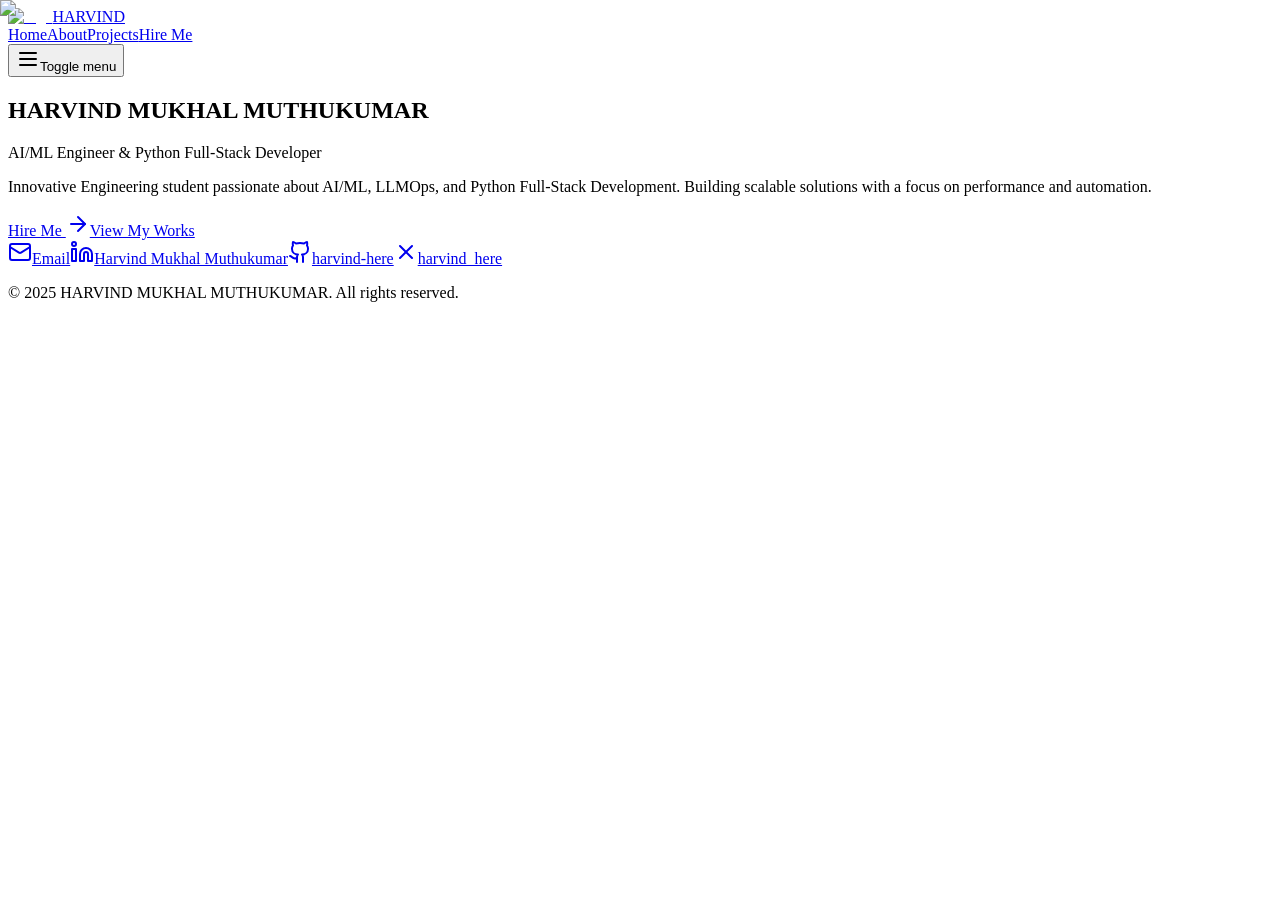
==== commit 75ae918f: "deploy: b6a163e51c4072028ce8d001794eacf402931383" ====
--- a/index.html
+++ b/index.html
@@ -1 +1 @@
-<!DOCTYPE html><html lang="en"><head><meta charSet="utf-8"/><meta name="viewport" content="width=device-width, initial-scale=1"/><link rel="preload" as="image" imageSrcSet="/_next/image?url=%2Fbanner.png&amp;w=640&amp;q=50 640w, /_next/image?url=%2Fbanner.png&amp;w=750&amp;q=50 750w, /_next/image?url=%2Fbanner.png&amp;w=828&amp;q=50 828w, /_next/image?url=%2Fbanner.png&amp;w=1080&amp;q=50 1080w, /_next/image?url=%2Fbanner.png&amp;w=1200&amp;q=50 1200w, /_next/image?url=%2Fbanner.png&amp;w=1920&amp;q=50 1920w, /_next/image?url=%2Fbanner.png&amp;w=2048&amp;q=50 2048w, /_next/image?url=%2Fbanner.png&amp;w=3840&amp;q=50 3840w" imageSizes="100vw"/><link rel="preload" as="image" imageSrcSet="/_next/image?url=%2Fbanner.png&amp;w=640&amp;q=85 640w, /_next/image?url=%2Fbanner.png&amp;w=750&amp;q=85 750w, /_next/image?url=%2Fbanner.png&amp;w=828&amp;q=85 828w, /_next/image?url=%2Fbanner.png&amp;w=1080&amp;q=85 1080w, /_next/image?url=%2Fbanner.png&amp;w=1200&amp;q=85 1200w, /_next/image?url=%2Fbanner.png&amp;w=1920&amp;q=85 1920w, /_next/image?url=%2Fbanner.png&amp;w=2048&amp;q=85 2048w, /_next/image?url=%2Fbanner.png&amp;w=3840&amp;q=85 3840w" imageSizes="100vw"/><link rel="stylesheet" href="/_next/static/css/4916adcf22fd5f1d.css" data-precedence="next"/><link rel="preload" as="script" fetchPriority="low" href="/_next/static/chunks/webpack-3a68ca926a023bb8.js"/><script src="/_next/static/chunks/4bd1b696-8a3c458bdab8bf04.js" async=""></script><script src="/_next/static/chunks/684-8c628efa75c005e2.js" async=""></script><script src="/_next/static/chunks/main-app-38ab38d7d485baa4.js" async=""></script><script src="/_next/static/chunks/874-a724f26d2fe7d088.js" async=""></script><script src="/_next/static/chunks/63-0588402b2f476003.js" async=""></script><script src="/_next/static/chunks/31-bb4f791c891a7dbd.js" async=""></script><script src="/_next/static/chunks/260-30f3edceb50ec560.js" async=""></script><script src="/_next/static/chunks/app/layout-d1db19fe2b25e6b2.js" async=""></script><script src="/_next/static/chunks/app/page-a666f82be77f9260.js" async=""></script><link rel="preconnect" href="https://fonts.googleapis.com"/><link rel="preconnect" href="https://fonts.gstatic.com" crossorigin="anonymous"/><link href="https://fonts.googleapis.com/css2?family=Inter:wght@400;500;600;700&amp;display=swap" rel="stylesheet"/><link href="https://fonts.googleapis.com/css2?family=Space+Grotesk:wght@400;500;600;700&amp;display=swap" rel="stylesheet"/><title>Harvind Mukhal Muthukumar | Personal Portfolio</title><meta name="description" content="Personal portfolio of Harvind Mukhal Muthukumar, an AI/ML Engineer and Full-Stack Developer."/><link rel="icon" href="/favicon.ico" type="image/x-icon" sizes="3968x3968"/><script>document.querySelectorAll('body link[rel="icon"], body link[rel="apple-touch-icon"]').forEach(el => document.head.appendChild(el))</script><script src="/_next/static/chunks/polyfills-42372ed130431b0a.js" noModule=""></script></head><body class="font-body antialiased"><div class="flex min-h-screen flex-col"><header class="main-navbar sticky top-0 z-50 w-full border-b border-border/40 bg-background/95 backdrop-blur supports-[backdrop-filter]:bg-background/60"><div class="container flex h-16 max-w-screen-2xl items-center justify-between"><a class="flex items-center space-x-2 group" href="/"><img alt="logo" loading="lazy" width="32" height="32" decoding="async" data-nimg="1" class="rounded-full object-cover object-top transition-transform duration-200 group-hover:scale-110" style="color:transparent" srcSet="/_next/image?url=%2Fpfp.png&amp;w=32&amp;q=75 1x, /_next/image?url=%2Fpfp.png&amp;w=64&amp;q=75 2x" src="/_next/image?url=%2Fpfp.png&amp;w=64&amp;q=75"/><span class="font-headline text-xl font-bold text-foreground">HARVIND<!-- --> </span></a><nav class="hidden md:flex items-center space-x-1"><a class="px-3 py-2 rounded-md text-sm transition-colors hover:text-primary text-primary font-semibold" href="/">Home</a><a class="px-3 py-2 rounded-md text-sm font-medium transition-colors text-foreground/70 hover:text-foreground" href="/about">About</a><a class="px-3 py-2 rounded-md text-sm font-medium transition-colors text-foreground/70 hover:text-foreground" href="/projects">Projects</a><a class="px-3 py-2 rounded-md text-sm font-medium transition-colors text-foreground/70 hover:text-foreground" href="/hire-me">Hire Me</a></nav><div class="md:hidden"><button class="inline-flex items-center justify-center gap-2 whitespace-nowrap rounded-md text-sm font-medium ring-offset-background transition-colors focus-visible:outline-none focus-visible:ring-2 focus-visible:ring-ring focus-visible:ring-offset-2 disabled:pointer-events-none disabled:opacity-50 [&amp;_svg]:pointer-events-none [&amp;_svg]:size-4 [&amp;_svg]:shrink-0 hover:bg-accent hover:text-accent-foreground h-10 w-10" type="button" aria-haspopup="dialog" aria-expanded="false" aria-controls="radix-«Rddb»" data-state="closed"><svg xmlns="http://www.w3.org/2000/svg" width="24" height="24" viewBox="0 0 24 24" fill="none" stroke="currentColor" stroke-width="2" stroke-linecap="round" stroke-linejoin="round" class="lucide lucide-menu h-6 w-6"><line x1="4" x2="20" y1="12" y2="12"></line><line x1="4" x2="20" y1="6" y2="6"></line><line x1="4" x2="20" y1="18" y2="18"></line></svg><span class="sr-only">Toggle menu</span></button></div></div></header><main class="flex-grow"><section class="flex flex-col items-center justify-center overflow-hidden transition-all duration-[1500ms] ease-out min-h-screen w-full p-4 bg-[#7e7d7e]"><div class="absolute inset-0 -z-10 transition-opacity duration-[1500ms] ease-out opacity-30"><img alt="Hero Banner Background" data-ai-hint="abstract technology" decoding="async" data-nimg="fill" class="object-cover transform scale-150 filter blur-xl" style="position:absolute;height:100%;width:100%;left:0;top:0;right:0;bottom:0;color:transparent" sizes="100vw" srcSet="/_next/image?url=%2Fbanner.png&amp;w=640&amp;q=50 640w, /_next/image?url=%2Fbanner.png&amp;w=750&amp;q=50 750w, /_next/image?url=%2Fbanner.png&amp;w=828&amp;q=50 828w, /_next/image?url=%2Fbanner.png&amp;w=1080&amp;q=50 1080w, /_next/image?url=%2Fbanner.png&amp;w=1200&amp;q=50 1200w, /_next/image?url=%2Fbanner.png&amp;w=1920&amp;q=50 1920w, /_next/image?url=%2Fbanner.png&amp;w=2048&amp;q=50 2048w, /_next/image?url=%2Fbanner.png&amp;w=3840&amp;q=50 3840w" src="/_next/image?url=%2Fbanner.png&amp;w=3840&amp;q=50"/></div><div class="absolute inset-0 z-0 flex items-center justify-center p-4 xl:p-8 lg:p-12 pointer-events-none transition-opacity duration-[1500ms] ease-out opacity-80"><div class="relative w-full h-full max-w-20xl"><img alt="Hero Banner" data-ai-hint="abstract technology" decoding="async" data-nimg="fill" class="object-contain transform scale-120 drop-shadow-2xl filter blur-sm" style="position:absolute;height:100%;width:100%;left:0;top:0;right:0;bottom:0;color:transparent" sizes="100vw" srcSet="/_next/image?url=%2Fbanner.png&amp;w=640&amp;q=85 640w, /_next/image?url=%2Fbanner.png&amp;w=750&amp;q=85 750w, /_next/image?url=%2Fbanner.png&amp;w=828&amp;q=85 828w, /_next/image?url=%2Fbanner.png&amp;w=1080&amp;q=85 1080w, /_next/image?url=%2Fbanner.png&amp;w=1200&amp;q=85 1200w, /_next/image?url=%2Fbanner.png&amp;w=1920&amp;q=85 1920w, /_next/image?url=%2Fbanner.png&amp;w=2048&amp;q=85 2048w, /_next/image?url=%2Fbanner.png&amp;w=3840&amp;q=85 3840w" src="/_next/image?url=%2Fbanner.png&amp;w=3840&amp;q=85"/></div></div><div class="container mx-auto text-center relative z-20 transition-all duration-1000 ease-out opacity-0 translate-y-10"><h1 class="font-headline text-4xl md:text-6xl lg:text-7xl font-bold mb-6 tracking-tight text-white shadow-lg">HARVIND MUKHAL MUTHUKUMAR</h1><p class="font-headline text-2xl md:text-3xl text-primary-foreground mb-8">AI/ML Engineer &amp; Python Full-Stack Developer</p><p class="max-w-2xl mx-auto text-lg text-slate-200 mb-10">Innovative Engineering student passionate about AI/ML, LLMOps, and Python Full-Stack Development. Building scalable solutions with a focus on performance and automation.</p><div class="space-x-4"><a class="inline-flex items-center justify-center gap-2 whitespace-nowrap text-sm ring-offset-background transition-colors focus-visible:outline-none focus-visible:ring-2 focus-visible:ring-ring focus-visible:ring-offset-2 disabled:pointer-events-none disabled:opacity-50 [&amp;_svg]:pointer-events-none [&amp;_svg]:size-4 [&amp;_svg]:shrink-0 bg-primary text-primary-foreground hover:bg-primary/90 h-11 rounded-md px-8 font-medium" href="/hire-me">Hire Me  <svg xmlns="http://www.w3.org/2000/svg" width="24" height="24" viewBox="0 0 24 24" fill="none" stroke="currentColor" stroke-width="2" stroke-linecap="round" stroke-linejoin="round" class="lucide lucide-arrow-right ml-2 h-5 w-5"><path d="M5 12h14"></path><path d="m12 5 7 7-7 7"></path></svg></a><a class="inline-flex items-center justify-center gap-2 whitespace-nowrap text-sm ring-offset-background transition-colors focus-visible:outline-none focus-visible:ring-2 focus-visible:ring-ring focus-visible:ring-offset-2 disabled:pointer-events-none disabled:opacity-50 [&amp;_svg]:pointer-events-none [&amp;_svg]:size-4 [&amp;_svg]:shrink-0 border hover:text-accent-foreground h-11 rounded-md px-8 font-medium bg-white/10 hover:bg-white/20 text-white border-white/50 hover:border-white/70" href="/projects">View My Works</a></div></div></section><!--$--><!--/$--><!--$--><!--/$--></main><footer class="main-footer border-t border-border/40 bg-background/95"><div class="container mx-auto py-12 px-4 md:px-6 lg:px-8"><div class="flex flex-col items-center gap-8"><div class="flex flex-wrap justify-center gap-x-6 gap-y-4"><a target="_blank" rel="noopener noreferrer" class="flex items-center gap-2 text-muted-foreground hover:text-primary transition-colors" aria-label="Email" href="mailto:harvindmukhal3@gmail.com"><svg xmlns="http://www.w3.org/2000/svg" width="24" height="24" viewBox="0 0 24 24" fill="none" stroke="currentColor" stroke-width="2" stroke-linecap="round" stroke-linejoin="round" class="lucide lucide-mail h-5 w-5"><rect width="20" height="16" x="2" y="4" rx="2"></rect><path d="m22 7-8.97 5.7a1.94 1.94 0 0 1-2.06 0L2 7"></path></svg><span class="sr-only">Email</span></a><a target="_blank" rel="noopener noreferrer" class="flex items-center gap-2 text-muted-foreground hover:text-primary transition-colors" aria-label="LinkedIn" href="https://www.linkedin.com/in/harvind-mukhal-muthukumar-47561a24a/"><svg xmlns="http://www.w3.org/2000/svg" width="24" height="24" viewBox="0 0 24 24" fill="none" stroke="currentColor" stroke-width="2" stroke-linecap="round" stroke-linejoin="round" class="lucide lucide-linkedin h-5 w-5"><path d="M16 8a6 6 0 0 1 6 6v7h-4v-7a2 2 0 0 0-2-2 2 2 0 0 0-2 2v7h-4v-7a6 6 0 0 1 6-6z"></path><rect width="4" height="12" x="2" y="9"></rect><circle cx="4" cy="4" r="2"></circle></svg><span>Harvind Mukhal Muthukumar</span></a><a target="_blank" rel="noopener noreferrer" class="flex items-center gap-2 text-muted-foreground hover:text-primary transition-colors" aria-label="GitHub" href="https://github.com/harvind-here"><svg xmlns="http://www.w3.org/2000/svg" width="24" height="24" viewBox="0 0 24 24" fill="none" stroke="currentColor" stroke-width="2" stroke-linecap="round" stroke-linejoin="round" class="lucide lucide-github h-5 w-5"><path d="M15 22v-4a4.8 4.8 0 0 0-1-3.5c3 0 6-2 6-5.5.08-1.25-.27-2.48-1-3.5.28-1.15.28-2.35 0-3.5 0 0-1 0-3 1.5-2.64-.5-5.36-.5-8 0C6 2 5 2 5 2c-.3 1.15-.3 2.35 0 3.5A5.403 5.403 0 0 0 4 9c0 3.5 3 5.5 6 5.5-.39.49-.68 1.05-.85 1.65-.17.6-.22 1.23-.15 1.85v4"></path><path d="M9 18c-4.51 2-5-2-7-2"></path></svg><span>harvind-here</span></a><a target="_blank" rel="noopener noreferrer" class="flex items-center gap-2 text-muted-foreground hover:text-primary transition-colors" aria-label="X" href="https://x.com/harvind_here"><svg xmlns="http://www.w3.org/2000/svg" width="24" height="24" viewBox="0 0 24 24" fill="none" stroke="currentColor" stroke-width="2" stroke-linecap="round" stroke-linejoin="round" class="lucide lucide-x h-5 w-5"><path d="M18 6 6 18"></path><path d="m6 6 12 12"></path></svg><span>harvind_here</span></a></div><p class="text-sm text-muted-foreground text-center">© <!-- -->2025<!-- --> <!-- -->HARVIND MUKHAL MUTHUKUMAR<!-- -->. All rights reserved.</p></div></div></footer></div><div role="region" aria-label="Notifications (F8)" tabindex="-1" style="pointer-events:none"><ol tabindex="-1" class="fixed top-0 z-[100] flex max-h-screen w-full flex-col-reverse p-4 sm:bottom-0 sm:right-0 sm:top-auto sm:flex-col md:max-w-[420px]"></ol></div><script src="/_next/static/chunks/webpack-3a68ca926a023bb8.js" async=""></script><script>(self.__next_f=self.__next_f||[]).push([0])</script><script>self.__next_f.push([1,"1:\"$Sreact.fragment\"\n2:I[7300,[\"874\",\"static/chunks/874-a724f26d2fe7d088.js\",\"63\",\"static/chunks/63-0588402b2f476003.js\",\"31\",\"static/chunks/31-bb4f791c891a7dbd.js\",\"260\",\"static/chunks/260-30f3edceb50ec560.js\",\"177\",\"static/chunks/app/layout-d1db19fe2b25e6b2.js\"],\"default\"]\n3:I[7555,[],\"\"]\n4:I[1295,[],\"\"]\n5:I[6874,[\"874\",\"static/chunks/874-a724f26d2fe7d088.js\",\"63\",\"static/chunks/63-0588402b2f476003.js\",\"31\",\"static/chunks/31-bb4f791c891a7dbd.js\",\"260\",\"static/chunks/260-30f3edceb50ec560.js\",\"177\",\"static/chunks/app/layout-d1db19fe2b25e6b2.js\"],\"\"]\n6:I[7323,[\"874\",\"static/chunks/874-a724f26d2fe7d088.js\",\"63\",\"static/chunks/63-0588402b2f476003.js\",\"31\",\"static/chunks/31-bb4f791c891a7dbd.js\",\"260\",\"static/chunks/260-30f3edceb50ec560.js\",\"177\",\"static/chunks/app/layout-d1db19fe2b25e6b2.js\"],\"Toaster\"]\n7:I[894,[],\"ClientPageRoot\"]\n8:I[1962,[\"874\",\"static/chunks/874-a724f26d2fe7d088.js\",\"63\",\"static/chunks/63-0588402b2f476003.js\",\"31\",\"static/chunks/31-bb4f791c891a7dbd.js\",\"974\",\"static/chunks/app/page-a666f82be77f9260.js\"],\"default\"]\nb:I[9665,[],\"MetadataBoundary\"]\nd:I[9665,[],\"OutletBoundary\"]\n10:I[4911,[],\"AsyncMetadataOutlet\"]\n12:I[9665,[],\"ViewportBoundary\"]\n14:I[6614,[],\"\"]\n:HL[\"/_next/static/css/4916adcf22fd5f1d.css\",\"style\"]\n"])</script><script>self.__next_f.push([1,"0:{\"P\":null,\"b\":\"twkTvsaRjXJK7YJnQUspZ\",\"p\":\"\",\"c\":[\"\",\"\"],\"i\":false,\"f\":[[[\"\",{\"children\":[\"__PAGE__\",{}]},\"$undefined\",\"$undefined\",true],[\"\",[\"$\",\"$1\",\"c\",{\"children\":[[[\"$\",\"link\",\"0\",{\"rel\":\"stylesheet\",\"href\":\"/_next/static/css/4916adcf22fd5f1d.css\",\"precedence\":\"next\",\"crossOrigin\":\"$undefined\",\"nonce\":\"$undefined\"}]],[\"$\",\"html\",null,{\"lang\":\"en\",\"suppressHydrationWarning\":true,\"children\":[[\"$\",\"head\",null,{\"children\":[[\"$\",\"link\",null,{\"rel\":\"preconnect\",\"href\":\"https://fonts.googleapis.com\"}],[\"$\",\"link\",null,{\"rel\":\"preconnect\",\"href\":\"https://fonts.gstatic.com\",\"crossOrigin\":\"anonymous\"}],[\"$\",\"link\",null,{\"href\":\"https://fonts.googleapis.com/css2?family=Inter:wght@400;500;600;700\u0026display=swap\",\"rel\":\"stylesheet\"}],[\"$\",\"link\",null,{\"href\":\"https://fonts.googleapis.com/css2?family=Space+Grotesk:wght@400;500;600;700\u0026display=swap\",\"rel\":\"stylesheet\"}]]}],[\"$\",\"body\",null,{\"className\":\"font-body antialiased\",\"children\":[[\"$\",\"div\",null,{\"className\":\"flex min-h-screen flex-col\",\"children\":[[\"$\",\"$L2\",null,{}],[\"$\",\"main\",null,{\"className\":\"flex-grow\",\"children\":[\"$\",\"$L3\",null,{\"parallelRouterKey\":\"children\",\"error\":\"$undefined\",\"errorStyles\":\"$undefined\",\"errorScripts\":\"$undefined\",\"template\":[\"$\",\"$L4\",null,{}],\"templateStyles\":\"$undefined\",\"templateScripts\":\"$undefined\",\"notFound\":[[[\"$\",\"title\",null,{\"children\":\"404: This page could not be found.\"}],[\"$\",\"div\",null,{\"style\":{\"fontFamily\":\"system-ui,\\\"Segoe UI\\\",Roboto,Helvetica,Arial,sans-serif,\\\"Apple Color Emoji\\\",\\\"Segoe UI Emoji\\\"\",\"height\":\"100vh\",\"textAlign\":\"center\",\"display\":\"flex\",\"flexDirection\":\"column\",\"alignItems\":\"center\",\"justifyContent\":\"center\"},\"children\":[\"$\",\"div\",null,{\"children\":[[\"$\",\"style\",null,{\"dangerouslySetInnerHTML\":{\"__html\":\"body{color:#000;background:#fff;margin:0}.next-error-h1{border-right:1px solid rgba(0,0,0,.3)}@media (prefers-color-scheme:dark){body{color:#fff;background:#000}.next-error-h1{border-right:1px solid rgba(255,255,255,.3)}}\"}}],[\"$\",\"h1\",null,{\"className\":\"next-error-h1\",\"style\":{\"display\":\"inline-block\",\"margin\":\"0 20px 0 0\",\"padding\":\"0 23px 0 0\",\"fontSize\":24,\"fontWeight\":500,\"verticalAlign\":\"top\",\"lineHeight\":\"49px\"},\"children\":404}],[\"$\",\"div\",null,{\"style\":{\"display\":\"inline-block\"},\"children\":[\"$\",\"h2\",null,{\"style\":{\"fontSize\":14,\"fontWeight\":400,\"lineHeight\":\"49px\",\"margin\":0},\"children\":\"This page could not be found.\"}]}]]}]}]],[]],\"forbidden\":\"$undefined\",\"unauthorized\":\"$undefined\"}]}],[\"$\",\"footer\",null,{\"className\":\"main-footer border-t border-border/40 bg-background/95\",\"children\":[\"$\",\"div\",null,{\"className\":\"container mx-auto py-12 px-4 md:px-6 lg:px-8\",\"children\":[\"$\",\"div\",null,{\"className\":\"flex flex-col items-center gap-8\",\"children\":[[\"$\",\"div\",null,{\"className\":\"flex flex-wrap justify-center gap-x-6 gap-y-4\",\"children\":[[\"$\",\"$L5\",\"Email\",{\"href\":\"mailto:harvindmukhal3@gmail.com\",\"target\":\"_blank\",\"rel\":\"noopener noreferrer\",\"className\":\"flex items-center gap-2 text-muted-foreground hover:text-primary transition-colors\",\"aria-label\":\"Email\",\"children\":[[\"$\",\"svg\",null,{\"ref\":\"$undefined\",\"xmlns\":\"http://www.w3.org/2000/svg\",\"width\":24,\"height\":24,\"viewBox\":\"0 0 24 24\",\"fill\":\"none\",\"stroke\":\"currentColor\",\"strokeWidth\":2,\"strokeLinecap\":\"round\",\"strokeLinejoin\":\"round\",\"className\":\"lucide lucide-mail h-5 w-5\",\"children\":[[\"$\",\"rect\",\"18n3k1\",{\"width\":\"20\",\"height\":\"16\",\"x\":\"2\",\"y\":\"4\",\"rx\":\"2\"}],[\"$\",\"path\",\"1ocrg3\",{\"d\":\"m22 7-8.97 5.7a1.94 1.94 0 0 1-2.06 0L2 7\"}],\"$undefined\"]}],[\"$\",\"span\",null,{\"className\":\"sr-only\",\"children\":\"Email\"}]]}],[\"$\",\"$L5\",\"LinkedIn\",{\"href\":\"https://www.linkedin.com/in/harvind-mukhal-muthukumar-47561a24a/\",\"target\":\"_blank\",\"rel\":\"noopener noreferrer\",\"className\":\"flex items-center gap-2 text-muted-foreground hover:text-primary transition-colors\",\"aria-label\":\"LinkedIn\",\"children\":[[\"$\",\"svg\",null,{\"ref\":\"$undefined\",\"xmlns\":\"http://www.w3.org/2000/svg\",\"width\":24,\"height\":24,\"viewBox\":\"0 0 24 24\",\"fill\":\"none\",\"stroke\":\"currentColor\",\"strokeWidth\":2,\"strokeLinecap\":\"round\",\"strokeLinejoin\":\"round\",\"className\":\"lucide lucide-linkedin h-5 w-5\",\"children\":[[\"$\",\"path\",\"c2jq9f\",{\"d\":\"M16 8a6 6 0 0 1 6 6v7h-4v-7a2 2 0 0 0-2-2 2 2 0 0 0-2 2v7h-4v-7a6 6 0 0 1 6-6z\"}],[\"$\",\"rect\",\"mk3on5\",{\"width\":\"4\",\"height\":\"12\",\"x\":\"2\",\"y\":\"9\"}],[\"$\",\"circle\",\"bt5ra8\",{\"cx\":\"4\",\"cy\":\"4\",\"r\":\"2\"}],\"$undefined\"]}],[\"$\",\"span\",null,{\"children\":\"Harvind Mukhal Muthukumar\"}]]}],[\"$\",\"$L5\",\"GitHub\",{\"href\":\"https://github.com/harvind-here\",\"target\":\"_blank\",\"rel\":\"noopener noreferrer\",\"className\":\"flex items-center gap-2 text-muted-foreground hover:text-primary transition-colors\",\"aria-label\":\"GitHub\",\"children\":[[\"$\",\"svg\",null,{\"ref\":\"$undefined\",\"xmlns\":\"http://www.w3.org/2000/svg\",\"width\":24,\"height\":24,\"viewBox\":\"0 0 24 24\",\"fill\":\"none\",\"stroke\":\"currentColor\",\"strokeWidth\":2,\"strokeLinecap\":\"round\",\"strokeLinejoin\":\"round\",\"className\":\"lucide lucide-github h-5 w-5\",\"children\":[[\"$\",\"path\",\"tonef\",{\"d\":\"M15 22v-4a4.8 4.8 0 0 0-1-3.5c3 0 6-2 6-5.5.08-1.25-.27-2.48-1-3.5.28-1.15.28-2.35 0-3.5 0 0-1 0-3 1.5-2.64-.5-5.36-.5-8 0C6 2 5 2 5 2c-.3 1.15-.3 2.35 0 3.5A5.403 5.403 0 0 0 4 9c0 3.5 3 5.5 6 5.5-.39.49-.68 1.05-.85 1.65-.17.6-.22 1.23-.15 1.85v4\"}],[\"$\",\"path\",\"9comsn\",{\"d\":\"M9 18c-4.51 2-5-2-7-2\"}],\"$undefined\"]}],[\"$\",\"span\",null,{\"children\":\"harvind-here\"}]]}],[\"$\",\"$L5\",\"X\",{\"href\":\"https://x.com/harvind_here\",\"target\":\"_blank\",\"rel\":\"noopener noreferrer\",\"className\":\"flex items-center gap-2 text-muted-foreground hover:text-primary transition-colors\",\"aria-label\":\"X\",\"children\":[[\"$\",\"svg\",null,{\"ref\":\"$undefined\",\"xmlns\":\"http://www.w3.org/2000/svg\",\"width\":24,\"height\":24,\"viewBox\":\"0 0 24 24\",\"fill\":\"none\",\"stroke\":\"currentColor\",\"strokeWidth\":2,\"strokeLinecap\":\"round\",\"strokeLinejoin\":\"round\",\"className\":\"lucide lucide-x h-5 w-5\",\"children\":[[\"$\",\"path\",\"1bl5f8\",{\"d\":\"M18 6 6 18\"}],[\"$\",\"path\",\"d8bk6v\",{\"d\":\"m6 6 12 12\"}],\"$undefined\"]}],[\"$\",\"span\",null,{\"children\":\"harvind_here\"}]]}]]}],[\"$\",\"p\",null,{\"className\":\"text-sm text-muted-foreground text-center\",\"children\":[\"© \",2025,\" \",\"HARVIND MUKHAL MUTHUKUMAR\",\". All rights reserved.\"]}]]}]}]}]]}],[\"$\",\"$L6\",null,{}]]}]]}]]}],{\"children\":[\"__PAGE__\",[\"$\",\"$1\",\"c\",{\"children\":[[\"$\",\"$L7\",null,{\"Component\":\"$8\",\"searchParams\":{},\"params\":{},\"promises\":[\"$@9\",\"$@a\"]}],[\"$\",\"$Lb\",null,{\"children\":\"$Lc\"}],null,[\"$\",\"$Ld\",null,{\"children\":[\"$Le\",\"$Lf\",[\"$\",\"$L10\",null,{\"promise\":\"$@11\"}]]}]]}],{},null,false]},null,false],[\"$\",\"$1\",\"h\",{\"children\":[null,[\"$\",\"$1\",\"xli5lT_L8bIdRZ1qTs457\",{\"children\":[[\"$\",\"$L12\",null,{\"children\":\"$L13\"}],null]}],null]}],false]],\"m\":\"$undefined\",\"G\":[\"$14\",\"$undefined\"],\"s\":false,\"S\":true}\n"])</script><script>self.__next_f.push([1,"15:\"$Sreact.suspense\"\n16:I[4911,[],\"AsyncMetadata\"]\n9:{}\na:{}\nc:[\"$\",\"$15\",null,{\"fallback\":null,\"children\":[\"$\",\"$L16\",null,{\"promise\":\"$@17\"}]}]\n"])</script><script>self.__next_f.push([1,"f:null\n"])</script><script>self.__next_f.push([1,"13:[[\"$\",\"meta\",\"0\",{\"charSet\":\"utf-8\"}],[\"$\",\"meta\",\"1\",{\"name\":\"viewport\",\"content\":\"width=device-width, initial-scale=1\"}]]\ne:null\n"])</script><script>self.__next_f.push([1,"17:{\"metadata\":[[\"$\",\"title\",\"0\",{\"children\":\"Harvind Mukhal Muthukumar | Personal Portfolio\"}],[\"$\",\"meta\",\"1\",{\"name\":\"description\",\"content\":\"Personal portfolio of Harvind Mukhal Muthukumar, an AI/ML Engineer and Full-Stack Developer.\"}],[\"$\",\"link\",\"2\",{\"rel\":\"icon\",\"href\":\"/favicon.ico\",\"type\":\"image/x-icon\",\"sizes\":\"3968x3968\"}]],\"error\":null,\"digest\":\"$undefined\"}\n11:{\"metadata\":\"$17:metadata\",\"error\":null,\"digest\":\"$undefined\"}\n"])</script></body></html>+<!DOCTYPE html><html lang="en"><head><meta charSet="utf-8"/><meta name="viewport" content="width=device-width, initial-scale=1"/><link rel="preload" as="image" imageSrcSet="/harvind-here/_next/image?url=%2Fbanner.png&amp;w=640&amp;q=50 640w, /harvind-here/_next/image?url=%2Fbanner.png&amp;w=750&amp;q=50 750w, /harvind-here/_next/image?url=%2Fbanner.png&amp;w=828&amp;q=50 828w, /harvind-here/_next/image?url=%2Fbanner.png&amp;w=1080&amp;q=50 1080w, /harvind-here/_next/image?url=%2Fbanner.png&amp;w=1200&amp;q=50 1200w, /harvind-here/_next/image?url=%2Fbanner.png&amp;w=1920&amp;q=50 1920w, /harvind-here/_next/image?url=%2Fbanner.png&amp;w=2048&amp;q=50 2048w, /harvind-here/_next/image?url=%2Fbanner.png&amp;w=3840&amp;q=50 3840w" imageSizes="100vw"/><link rel="preload" as="image" imageSrcSet="/harvind-here/_next/image?url=%2Fbanner.png&amp;w=640&amp;q=85 640w, /harvind-here/_next/image?url=%2Fbanner.png&amp;w=750&amp;q=85 750w, /harvind-here/_next/image?url=%2Fbanner.png&amp;w=828&amp;q=85 828w, /harvind-here/_next/image?url=%2Fbanner.png&amp;w=1080&amp;q=85 1080w, /harvind-here/_next/image?url=%2Fbanner.png&amp;w=1200&amp;q=85 1200w, /harvind-here/_next/image?url=%2Fbanner.png&amp;w=1920&amp;q=85 1920w, /harvind-here/_next/image?url=%2Fbanner.png&amp;w=2048&amp;q=85 2048w, /harvind-here/_next/image?url=%2Fbanner.png&amp;w=3840&amp;q=85 3840w" imageSizes="100vw"/><link rel="stylesheet" href="/harvind-here/_next/static/css/4916adcf22fd5f1d.css" data-precedence="next"/><link rel="preload" as="script" fetchPriority="low" href="/harvind-here/_next/static/chunks/webpack-43245dc63165f4c6.js"/><script src="/harvind-here/_next/static/chunks/4bd1b696-8a3c458bdab8bf04.js" async=""></script><script src="/harvind-here/_next/static/chunks/684-f222c90a8878ad80.js" async=""></script><script src="/harvind-here/_next/static/chunks/main-app-38ab38d7d485baa4.js" async=""></script><script src="/harvind-here/_next/static/chunks/874-a724f26d2fe7d088.js" async=""></script><script src="/harvind-here/_next/static/chunks/63-08f4e430fcfbaef7.js" async=""></script><script src="/harvind-here/_next/static/chunks/31-328ebafa4231da7c.js" async=""></script><script src="/harvind-here/_next/static/chunks/260-30f3edceb50ec560.js" async=""></script><script src="/harvind-here/_next/static/chunks/app/layout-d1db19fe2b25e6b2.js" async=""></script><script src="/harvind-here/_next/static/chunks/app/page-a666f82be77f9260.js" async=""></script><link rel="preconnect" href="https://fonts.googleapis.com"/><link rel="preconnect" href="https://fonts.gstatic.com" crossorigin="anonymous"/><link href="https://fonts.googleapis.com/css2?family=Inter:wght@400;500;600;700&amp;display=swap" rel="stylesheet"/><link href="https://fonts.googleapis.com/css2?family=Space+Grotesk:wght@400;500;600;700&amp;display=swap" rel="stylesheet"/><title>Harvind Mukhal Muthukumar | Personal Portfolio</title><meta name="description" content="Personal portfolio of Harvind Mukhal Muthukumar, an AI/ML Engineer and Full-Stack Developer."/><link rel="icon" href="/harvind-here/favicon.ico" type="image/x-icon" sizes="3968x3968"/><script>document.querySelectorAll('body link[rel="icon"], body link[rel="apple-touch-icon"]').forEach(el => document.head.appendChild(el))</script><script src="/harvind-here/_next/static/chunks/polyfills-42372ed130431b0a.js" noModule=""></script></head><body class="font-body antialiased"><div class="flex min-h-screen flex-col"><header class="main-navbar sticky top-0 z-50 w-full border-b border-border/40 bg-background/95 backdrop-blur supports-[backdrop-filter]:bg-background/60"><div class="container flex h-16 max-w-screen-2xl items-center justify-between"><a class="flex items-center space-x-2 group" href="/harvind-here"><img alt="logo" loading="lazy" width="32" height="32" decoding="async" data-nimg="1" class="rounded-full object-cover object-top transition-transform duration-200 group-hover:scale-110" style="color:transparent" srcSet="/harvind-here/_next/image?url=%2Fpfp.png&amp;w=32&amp;q=75 1x, /harvind-here/_next/image?url=%2Fpfp.png&amp;w=64&amp;q=75 2x" src="/harvind-here/_next/image?url=%2Fpfp.png&amp;w=64&amp;q=75"/><span class="font-headline text-xl font-bold text-foreground">HARVIND<!-- --> </span></a><nav class="hidden md:flex items-center space-x-1"><a class="px-3 py-2 rounded-md text-sm transition-colors hover:text-primary text-primary font-semibold" href="/harvind-here">Home</a><a class="px-3 py-2 rounded-md text-sm font-medium transition-colors text-foreground/70 hover:text-foreground" href="/harvind-here/about">About</a><a class="px-3 py-2 rounded-md text-sm font-medium transition-colors text-foreground/70 hover:text-foreground" href="/harvind-here/projects">Projects</a><a class="px-3 py-2 rounded-md text-sm font-medium transition-colors text-foreground/70 hover:text-foreground" href="/harvind-here/hire-me">Hire Me</a></nav><div class="md:hidden"><button class="inline-flex items-center justify-center gap-2 whitespace-nowrap rounded-md text-sm font-medium ring-offset-background transition-colors focus-visible:outline-none focus-visible:ring-2 focus-visible:ring-ring focus-visible:ring-offset-2 disabled:pointer-events-none disabled:opacity-50 [&amp;_svg]:pointer-events-none [&amp;_svg]:size-4 [&amp;_svg]:shrink-0 hover:bg-accent hover:text-accent-foreground h-10 w-10" type="button" aria-haspopup="dialog" aria-expanded="false" aria-controls="radix-«Rddb»" data-state="closed"><svg xmlns="http://www.w3.org/2000/svg" width="24" height="24" viewBox="0 0 24 24" fill="none" stroke="currentColor" stroke-width="2" stroke-linecap="round" stroke-linejoin="round" class="lucide lucide-menu h-6 w-6"><line x1="4" x2="20" y1="12" y2="12"></line><line x1="4" x2="20" y1="6" y2="6"></line><line x1="4" x2="20" y1="18" y2="18"></line></svg><span class="sr-only">Toggle menu</span></button></div></div></header><main class="flex-grow"><section class="flex flex-col items-center justify-center overflow-hidden transition-all duration-[1500ms] ease-out min-h-screen w-full p-4 bg-[#7e7d7e]"><div class="absolute inset-0 -z-10 transition-opacity duration-[1500ms] ease-out opacity-30"><img alt="Hero Banner Background" data-ai-hint="abstract technology" decoding="async" data-nimg="fill" class="object-cover transform scale-150 filter blur-xl" style="position:absolute;height:100%;width:100%;left:0;top:0;right:0;bottom:0;color:transparent" sizes="100vw" srcSet="/harvind-here/_next/image?url=%2Fbanner.png&amp;w=640&amp;q=50 640w, /harvind-here/_next/image?url=%2Fbanner.png&amp;w=750&amp;q=50 750w, /harvind-here/_next/image?url=%2Fbanner.png&amp;w=828&amp;q=50 828w, /harvind-here/_next/image?url=%2Fbanner.png&amp;w=1080&amp;q=50 1080w, /harvind-here/_next/image?url=%2Fbanner.png&amp;w=1200&amp;q=50 1200w, /harvind-here/_next/image?url=%2Fbanner.png&amp;w=1920&amp;q=50 1920w, /harvind-here/_next/image?url=%2Fbanner.png&amp;w=2048&amp;q=50 2048w, /harvind-here/_next/image?url=%2Fbanner.png&amp;w=3840&amp;q=50 3840w" src="/harvind-here/_next/image?url=%2Fbanner.png&amp;w=3840&amp;q=50"/></div><div class="absolute inset-0 z-0 flex items-center justify-center p-4 xl:p-8 lg:p-12 pointer-events-none transition-opacity duration-[1500ms] ease-out opacity-80"><div class="relative w-full h-full max-w-20xl"><img alt="Hero Banner" data-ai-hint="abstract technology" decoding="async" data-nimg="fill" class="object-contain transform scale-120 drop-shadow-2xl filter blur-sm" style="position:absolute;height:100%;width:100%;left:0;top:0;right:0;bottom:0;color:transparent" sizes="100vw" srcSet="/harvind-here/_next/image?url=%2Fbanner.png&amp;w=640&amp;q=85 640w, /harvind-here/_next/image?url=%2Fbanner.png&amp;w=750&amp;q=85 750w, /harvind-here/_next/image?url=%2Fbanner.png&amp;w=828&amp;q=85 828w, /harvind-here/_next/image?url=%2Fbanner.png&amp;w=1080&amp;q=85 1080w, /harvind-here/_next/image?url=%2Fbanner.png&amp;w=1200&amp;q=85 1200w, /harvind-here/_next/image?url=%2Fbanner.png&amp;w=1920&amp;q=85 1920w, /harvind-here/_next/image?url=%2Fbanner.png&amp;w=2048&amp;q=85 2048w, /harvind-here/_next/image?url=%2Fbanner.png&amp;w=3840&amp;q=85 3840w" src="/harvind-here/_next/image?url=%2Fbanner.png&amp;w=3840&amp;q=85"/></div></div><div class="container mx-auto text-center relative z-20 transition-all duration-1000 ease-out opacity-0 translate-y-10"><h1 class="font-headline text-4xl md:text-6xl lg:text-7xl font-bold mb-6 tracking-tight text-white shadow-lg">HARVIND MUKHAL MUTHUKUMAR</h1><p class="font-headline text-2xl md:text-3xl text-primary-foreground mb-8">AI/ML Engineer &amp; Python Full-Stack Developer</p><p class="max-w-2xl mx-auto text-lg text-slate-200 mb-10">Innovative Engineering student passionate about AI/ML, LLMOps, and Python Full-Stack Development. Building scalable solutions with a focus on performance and automation.</p><div class="space-x-4"><a class="inline-flex items-center justify-center gap-2 whitespace-nowrap text-sm ring-offset-background transition-colors focus-visible:outline-none focus-visible:ring-2 focus-visible:ring-ring focus-visible:ring-offset-2 disabled:pointer-events-none disabled:opacity-50 [&amp;_svg]:pointer-events-none [&amp;_svg]:size-4 [&amp;_svg]:shrink-0 bg-primary text-primary-foreground hover:bg-primary/90 h-11 rounded-md px-8 font-medium" href="/harvind-here/hire-me">Hire Me  <svg xmlns="http://www.w3.org/2000/svg" width="24" height="24" viewBox="0 0 24 24" fill="none" stroke="currentColor" stroke-width="2" stroke-linecap="round" stroke-linejoin="round" class="lucide lucide-arrow-right ml-2 h-5 w-5"><path d="M5 12h14"></path><path d="m12 5 7 7-7 7"></path></svg></a><a class="inline-flex items-center justify-center gap-2 whitespace-nowrap text-sm ring-offset-background transition-colors focus-visible:outline-none focus-visible:ring-2 focus-visible:ring-ring focus-visible:ring-offset-2 disabled:pointer-events-none disabled:opacity-50 [&amp;_svg]:pointer-events-none [&amp;_svg]:size-4 [&amp;_svg]:shrink-0 border hover:text-accent-foreground h-11 rounded-md px-8 font-medium bg-white/10 hover:bg-white/20 text-white border-white/50 hover:border-white/70" href="/harvind-here/projects">View My Works</a></div></div></section><!--$--><!--/$--><!--$--><!--/$--></main><footer class="main-footer border-t border-border/40 bg-background/95"><div class="container mx-auto py-12 px-4 md:px-6 lg:px-8"><div class="flex flex-col items-center gap-8"><div class="flex flex-wrap justify-center gap-x-6 gap-y-4"><a target="_blank" rel="noopener noreferrer" class="flex items-center gap-2 text-muted-foreground hover:text-primary transition-colors" aria-label="Email" href="mailto:harvindmukhal3@gmail.com"><svg xmlns="http://www.w3.org/2000/svg" width="24" height="24" viewBox="0 0 24 24" fill="none" stroke="currentColor" stroke-width="2" stroke-linecap="round" stroke-linejoin="round" class="lucide lucide-mail h-5 w-5"><rect width="20" height="16" x="2" y="4" rx="2"></rect><path d="m22 7-8.97 5.7a1.94 1.94 0 0 1-2.06 0L2 7"></path></svg><span class="sr-only">Email</span></a><a target="_blank" rel="noopener noreferrer" class="flex items-center gap-2 text-muted-foreground hover:text-primary transition-colors" aria-label="LinkedIn" href="https://www.linkedin.com/in/harvind-mukhal-muthukumar-47561a24a/"><svg xmlns="http://www.w3.org/2000/svg" width="24" height="24" viewBox="0 0 24 24" fill="none" stroke="currentColor" stroke-width="2" stroke-linecap="round" stroke-linejoin="round" class="lucide lucide-linkedin h-5 w-5"><path d="M16 8a6 6 0 0 1 6 6v7h-4v-7a2 2 0 0 0-2-2 2 2 0 0 0-2 2v7h-4v-7a6 6 0 0 1 6-6z"></path><rect width="4" height="12" x="2" y="9"></rect><circle cx="4" cy="4" r="2"></circle></svg><span>Harvind Mukhal Muthukumar</span></a><a target="_blank" rel="noopener noreferrer" class="flex items-center gap-2 text-muted-foreground hover:text-primary transition-colors" aria-label="GitHub" href="https://github.com/harvind-here"><svg xmlns="http://www.w3.org/2000/svg" width="24" height="24" viewBox="0 0 24 24" fill="none" stroke="currentColor" stroke-width="2" stroke-linecap="round" stroke-linejoin="round" class="lucide lucide-github h-5 w-5"><path d="M15 22v-4a4.8 4.8 0 0 0-1-3.5c3 0 6-2 6-5.5.08-1.25-.27-2.48-1-3.5.28-1.15.28-2.35 0-3.5 0 0-1 0-3 1.5-2.64-.5-5.36-.5-8 0C6 2 5 2 5 2c-.3 1.15-.3 2.35 0 3.5A5.403 5.403 0 0 0 4 9c0 3.5 3 5.5 6 5.5-.39.49-.68 1.05-.85 1.65-.17.6-.22 1.23-.15 1.85v4"></path><path d="M9 18c-4.51 2-5-2-7-2"></path></svg><span>harvind-here</span></a><a target="_blank" rel="noopener noreferrer" class="flex items-center gap-2 text-muted-foreground hover:text-primary transition-colors" aria-label="X" href="https://x.com/harvind_here"><svg xmlns="http://www.w3.org/2000/svg" width="24" height="24" viewBox="0 0 24 24" fill="none" stroke="currentColor" stroke-width="2" stroke-linecap="round" stroke-linejoin="round" class="lucide lucide-x h-5 w-5"><path d="M18 6 6 18"></path><path d="m6 6 12 12"></path></svg><span>harvind_here</span></a></div><p class="text-sm text-muted-foreground text-center">© <!-- -->2025<!-- --> <!-- -->HARVIND MUKHAL MUTHUKUMAR<!-- -->. All rights reserved.</p></div></div></footer></div><div role="region" aria-label="Notifications (F8)" tabindex="-1" style="pointer-events:none"><ol tabindex="-1" class="fixed top-0 z-[100] flex max-h-screen w-full flex-col-reverse p-4 sm:bottom-0 sm:right-0 sm:top-auto sm:flex-col md:max-w-[420px]"></ol></div><script src="/harvind-here/_next/static/chunks/webpack-43245dc63165f4c6.js" async=""></script><script>(self.__next_f=self.__next_f||[]).push([0])</script><script>self.__next_f.push([1,"1:\"$Sreact.fragment\"\n2:I[7300,[\"874\",\"static/chunks/874-a724f26d2fe7d088.js\",\"63\",\"static/chunks/63-08f4e430fcfbaef7.js\",\"31\",\"static/chunks/31-328ebafa4231da7c.js\",\"260\",\"static/chunks/260-30f3edceb50ec560.js\",\"177\",\"static/chunks/app/layout-d1db19fe2b25e6b2.js\"],\"default\"]\n3:I[7555,[],\"\"]\n4:I[1295,[],\"\"]\n5:I[6874,[\"874\",\"static/chunks/874-a724f26d2fe7d088.js\",\"63\",\"static/chunks/63-08f4e430fcfbaef7.js\",\"31\",\"static/chunks/31-328ebafa4231da7c.js\",\"260\",\"static/chunks/260-30f3edceb50ec560.js\",\"177\",\"static/chunks/app/layout-d1db19fe2b25e6b2.js\"],\"\"]\n6:I[7323,[\"874\",\"static/chunks/874-a724f26d2fe7d088.js\",\"63\",\"static/chunks/63-08f4e430fcfbaef7.js\",\"31\",\"static/chunks/31-328ebafa4231da7c.js\",\"260\",\"static/chunks/260-30f3edceb50ec560.js\",\"177\",\"static/chunks/app/layout-d1db19fe2b25e6b2.js\"],\"Toaster\"]\n7:I[894,[],\"ClientPageRoot\"]\n8:I[1962,[\"874\",\"static/chunks/874-a724f26d2fe7d088.js\",\"63\",\"static/chunks/63-08f4e430fcfbaef7.js\",\"31\",\"static/chunks/31-328ebafa4231da7c.js\",\"974\",\"static/chunks/app/page-a666f82be77f9260.js\"],\"default\"]\nb:I[9665,[],\"MetadataBoundary\"]\nd:I[9665,[],\"OutletBoundary\"]\n10:I[4911,[],\"AsyncMetadataOutlet\"]\n12:I[9665,[],\"ViewportBoundary\"]\n14:I[6614,[],\"\"]\n:HL[\"/harvind-here/_next/static/css/4916adcf22fd5f1d.css\",\"style\"]\n"])</script><script>self.__next_f.push([1,"0:{\"P\":null,\"b\":\"m1vbhasA-i9jBtQYf8JwJ\",\"p\":\"/harvind-here\",\"c\":[\"\",\"\"],\"i\":false,\"f\":[[[\"\",{\"children\":[\"__PAGE__\",{}]},\"$undefined\",\"$undefined\",true],[\"\",[\"$\",\"$1\",\"c\",{\"children\":[[[\"$\",\"link\",\"0\",{\"rel\":\"stylesheet\",\"href\":\"/harvind-here/_next/static/css/4916adcf22fd5f1d.css\",\"precedence\":\"next\",\"crossOrigin\":\"$undefined\",\"nonce\":\"$undefined\"}]],[\"$\",\"html\",null,{\"lang\":\"en\",\"suppressHydrationWarning\":true,\"children\":[[\"$\",\"head\",null,{\"children\":[[\"$\",\"link\",null,{\"rel\":\"preconnect\",\"href\":\"https://fonts.googleapis.com\"}],[\"$\",\"link\",null,{\"rel\":\"preconnect\",\"href\":\"https://fonts.gstatic.com\",\"crossOrigin\":\"anonymous\"}],[\"$\",\"link\",null,{\"href\":\"https://fonts.googleapis.com/css2?family=Inter:wght@400;500;600;700\u0026display=swap\",\"rel\":\"stylesheet\"}],[\"$\",\"link\",null,{\"href\":\"https://fonts.googleapis.com/css2?family=Space+Grotesk:wght@400;500;600;700\u0026display=swap\",\"rel\":\"stylesheet\"}]]}],[\"$\",\"body\",null,{\"className\":\"font-body antialiased\",\"children\":[[\"$\",\"div\",null,{\"className\":\"flex min-h-screen flex-col\",\"children\":[[\"$\",\"$L2\",null,{}],[\"$\",\"main\",null,{\"className\":\"flex-grow\",\"children\":[\"$\",\"$L3\",null,{\"parallelRouterKey\":\"children\",\"error\":\"$undefined\",\"errorStyles\":\"$undefined\",\"errorScripts\":\"$undefined\",\"template\":[\"$\",\"$L4\",null,{}],\"templateStyles\":\"$undefined\",\"templateScripts\":\"$undefined\",\"notFound\":[[[\"$\",\"title\",null,{\"children\":\"404: This page could not be found.\"}],[\"$\",\"div\",null,{\"style\":{\"fontFamily\":\"system-ui,\\\"Segoe UI\\\",Roboto,Helvetica,Arial,sans-serif,\\\"Apple Color Emoji\\\",\\\"Segoe UI Emoji\\\"\",\"height\":\"100vh\",\"textAlign\":\"center\",\"display\":\"flex\",\"flexDirection\":\"column\",\"alignItems\":\"center\",\"justifyContent\":\"center\"},\"children\":[\"$\",\"div\",null,{\"children\":[[\"$\",\"style\",null,{\"dangerouslySetInnerHTML\":{\"__html\":\"body{color:#000;background:#fff;margin:0}.next-error-h1{border-right:1px solid rgba(0,0,0,.3)}@media (prefers-color-scheme:dark){body{color:#fff;background:#000}.next-error-h1{border-right:1px solid rgba(255,255,255,.3)}}\"}}],[\"$\",\"h1\",null,{\"className\":\"next-error-h1\",\"style\":{\"display\":\"inline-block\",\"margin\":\"0 20px 0 0\",\"padding\":\"0 23px 0 0\",\"fontSize\":24,\"fontWeight\":500,\"verticalAlign\":\"top\",\"lineHeight\":\"49px\"},\"children\":404}],[\"$\",\"div\",null,{\"style\":{\"display\":\"inline-block\"},\"children\":[\"$\",\"h2\",null,{\"style\":{\"fontSize\":14,\"fontWeight\":400,\"lineHeight\":\"49px\",\"margin\":0},\"children\":\"This page could not be found.\"}]}]]}]}]],[]],\"forbidden\":\"$undefined\",\"unauthorized\":\"$undefined\"}]}],[\"$\",\"footer\",null,{\"className\":\"main-footer border-t border-border/40 bg-background/95\",\"children\":[\"$\",\"div\",null,{\"className\":\"container mx-auto py-12 px-4 md:px-6 lg:px-8\",\"children\":[\"$\",\"div\",null,{\"className\":\"flex flex-col items-center gap-8\",\"children\":[[\"$\",\"div\",null,{\"className\":\"flex flex-wrap justify-center gap-x-6 gap-y-4\",\"children\":[[\"$\",\"$L5\",\"Email\",{\"href\":\"mailto:harvindmukhal3@gmail.com\",\"target\":\"_blank\",\"rel\":\"noopener noreferrer\",\"className\":\"flex items-center gap-2 text-muted-foreground hover:text-primary transition-colors\",\"aria-label\":\"Email\",\"children\":[[\"$\",\"svg\",null,{\"ref\":\"$undefined\",\"xmlns\":\"http://www.w3.org/2000/svg\",\"width\":24,\"height\":24,\"viewBox\":\"0 0 24 24\",\"fill\":\"none\",\"stroke\":\"currentColor\",\"strokeWidth\":2,\"strokeLinecap\":\"round\",\"strokeLinejoin\":\"round\",\"className\":\"lucide lucide-mail h-5 w-5\",\"children\":[[\"$\",\"rect\",\"18n3k1\",{\"width\":\"20\",\"height\":\"16\",\"x\":\"2\",\"y\":\"4\",\"rx\":\"2\"}],[\"$\",\"path\",\"1ocrg3\",{\"d\":\"m22 7-8.97 5.7a1.94 1.94 0 0 1-2.06 0L2 7\"}],\"$undefined\"]}],[\"$\",\"span\",null,{\"className\":\"sr-only\",\"children\":\"Email\"}]]}],[\"$\",\"$L5\",\"LinkedIn\",{\"href\":\"https://www.linkedin.com/in/harvind-mukhal-muthukumar-47561a24a/\",\"target\":\"_blank\",\"rel\":\"noopener noreferrer\",\"className\":\"flex items-center gap-2 text-muted-foreground hover:text-primary transition-colors\",\"aria-label\":\"LinkedIn\",\"children\":[[\"$\",\"svg\",null,{\"ref\":\"$undefined\",\"xmlns\":\"http://www.w3.org/2000/svg\",\"width\":24,\"height\":24,\"viewBox\":\"0 0 24 24\",\"fill\":\"none\",\"stroke\":\"currentColor\",\"strokeWidth\":2,\"strokeLinecap\":\"round\",\"strokeLinejoin\":\"round\",\"className\":\"lucide lucide-linkedin h-5 w-5\",\"children\":[[\"$\",\"path\",\"c2jq9f\",{\"d\":\"M16 8a6 6 0 0 1 6 6v7h-4v-7a2 2 0 0 0-2-2 2 2 0 0 0-2 2v7h-4v-7a6 6 0 0 1 6-6z\"}],[\"$\",\"rect\",\"mk3on5\",{\"width\":\"4\",\"height\":\"12\",\"x\":\"2\",\"y\":\"9\"}],[\"$\",\"circle\",\"bt5ra8\",{\"cx\":\"4\",\"cy\":\"4\",\"r\":\"2\"}],\"$undefined\"]}],[\"$\",\"span\",null,{\"children\":\"Harvind Mukhal Muthukumar\"}]]}],[\"$\",\"$L5\",\"GitHub\",{\"href\":\"https://github.com/harvind-here\",\"target\":\"_blank\",\"rel\":\"noopener noreferrer\",\"className\":\"flex items-center gap-2 text-muted-foreground hover:text-primary transition-colors\",\"aria-label\":\"GitHub\",\"children\":[[\"$\",\"svg\",null,{\"ref\":\"$undefined\",\"xmlns\":\"http://www.w3.org/2000/svg\",\"width\":24,\"height\":24,\"viewBox\":\"0 0 24 24\",\"fill\":\"none\",\"stroke\":\"currentColor\",\"strokeWidth\":2,\"strokeLinecap\":\"round\",\"strokeLinejoin\":\"round\",\"className\":\"lucide lucide-github h-5 w-5\",\"children\":[[\"$\",\"path\",\"tonef\",{\"d\":\"M15 22v-4a4.8 4.8 0 0 0-1-3.5c3 0 6-2 6-5.5.08-1.25-.27-2.48-1-3.5.28-1.15.28-2.35 0-3.5 0 0-1 0-3 1.5-2.64-.5-5.36-.5-8 0C6 2 5 2 5 2c-.3 1.15-.3 2.35 0 3.5A5.403 5.403 0 0 0 4 9c0 3.5 3 5.5 6 5.5-.39.49-.68 1.05-.85 1.65-.17.6-.22 1.23-.15 1.85v4\"}],[\"$\",\"path\",\"9comsn\",{\"d\":\"M9 18c-4.51 2-5-2-7-2\"}],\"$undefined\"]}],[\"$\",\"span\",null,{\"children\":\"harvind-here\"}]]}],[\"$\",\"$L5\",\"X\",{\"href\":\"https://x.com/harvind_here\",\"target\":\"_blank\",\"rel\":\"noopener noreferrer\",\"className\":\"flex items-center gap-2 text-muted-foreground hover:text-primary transition-colors\",\"aria-label\":\"X\",\"children\":[[\"$\",\"svg\",null,{\"ref\":\"$undefined\",\"xmlns\":\"http://www.w3.org/2000/svg\",\"width\":24,\"height\":24,\"viewBox\":\"0 0 24 24\",\"fill\":\"none\",\"stroke\":\"currentColor\",\"strokeWidth\":2,\"strokeLinecap\":\"round\",\"strokeLinejoin\":\"round\",\"className\":\"lucide lucide-x h-5 w-5\",\"children\":[[\"$\",\"path\",\"1bl5f8\",{\"d\":\"M18 6 6 18\"}],[\"$\",\"path\",\"d8bk6v\",{\"d\":\"m6 6 12 12\"}],\"$undefined\"]}],[\"$\",\"span\",null,{\"children\":\"harvind_here\"}]]}]]}],[\"$\",\"p\",null,{\"className\":\"text-sm text-muted-foreground text-center\",\"children\":[\"© \",2025,\" \",\"HARVIND MUKHAL MUTHUKUMAR\",\". All rights reserved.\"]}]]}]}]}]]}],[\"$\",\"$L6\",null,{}]]}]]}]]}],{\"children\":[\"__PAGE__\",[\"$\",\"$1\",\"c\",{\"children\":[[\"$\",\"$L7\",null,{\"Component\":\"$8\",\"searchParams\":{},\"params\":{},\"promises\":[\"$@9\",\"$@a\"]}],[\"$\",\"$Lb\",null,{\"children\":\"$Lc\"}],null,[\"$\",\"$Ld\",null,{\"children\":[\"$Le\",\"$Lf\",[\"$\",\"$L10\",null,{\"promise\":\"$@11\"}]]}]]}],{},null,false]},null,false],[\"$\",\"$1\",\"h\",{\"children\":[null,[\"$\",\"$1\",\"qYjQO4x3qjV32h2irgIsl\",{\"children\":[[\"$\",\"$L12\",null,{\"children\":\"$L13\"}],null]}],null]}],false]],\"m\":\"$undefined\",\"G\":[\"$14\",\"$undefined\"],\"s\":false,\"S\":true}\n"])</script><script>self.__next_f.push([1,"15:\"$Sreact.suspense\"\n16:I[4911,[],\"AsyncMetadata\"]\n9:{}\na:{}\nc:[\"$\",\"$15\",null,{\"fallback\":null,\"children\":[\"$\",\"$L16\",null,{\"promise\":\"$@17\"}]}]\n"])</script><script>self.__next_f.push([1,"f:null\n"])</script><script>self.__next_f.push([1,"13:[[\"$\",\"meta\",\"0\",{\"charSet\":\"utf-8\"}],[\"$\",\"meta\",\"1\",{\"name\":\"viewport\",\"content\":\"width=device-width, initial-scale=1\"}]]\ne:null\n"])</script><script>self.__next_f.push([1,"17:{\"metadata\":[[\"$\",\"title\",\"0\",{\"children\":\"Harvind Mukhal Muthukumar | Personal Portfolio\"}],[\"$\",\"meta\",\"1\",{\"name\":\"description\",\"content\":\"Personal portfolio of Harvind Mukhal Muthukumar, an AI/ML Engineer and Full-Stack Developer.\"}],[\"$\",\"link\",\"2\",{\"rel\":\"icon\",\"href\":\"/harvind-here/favicon.ico\",\"type\":\"image/x-icon\",\"sizes\":\"3968x3968\"}]],\"error\":null,\"digest\":\"$undefined\"}\n11:{\"metadata\":\"$17:metadata\",\"error\":null,\"digest\":\"$undefined\"}\n"])</script></body></html>
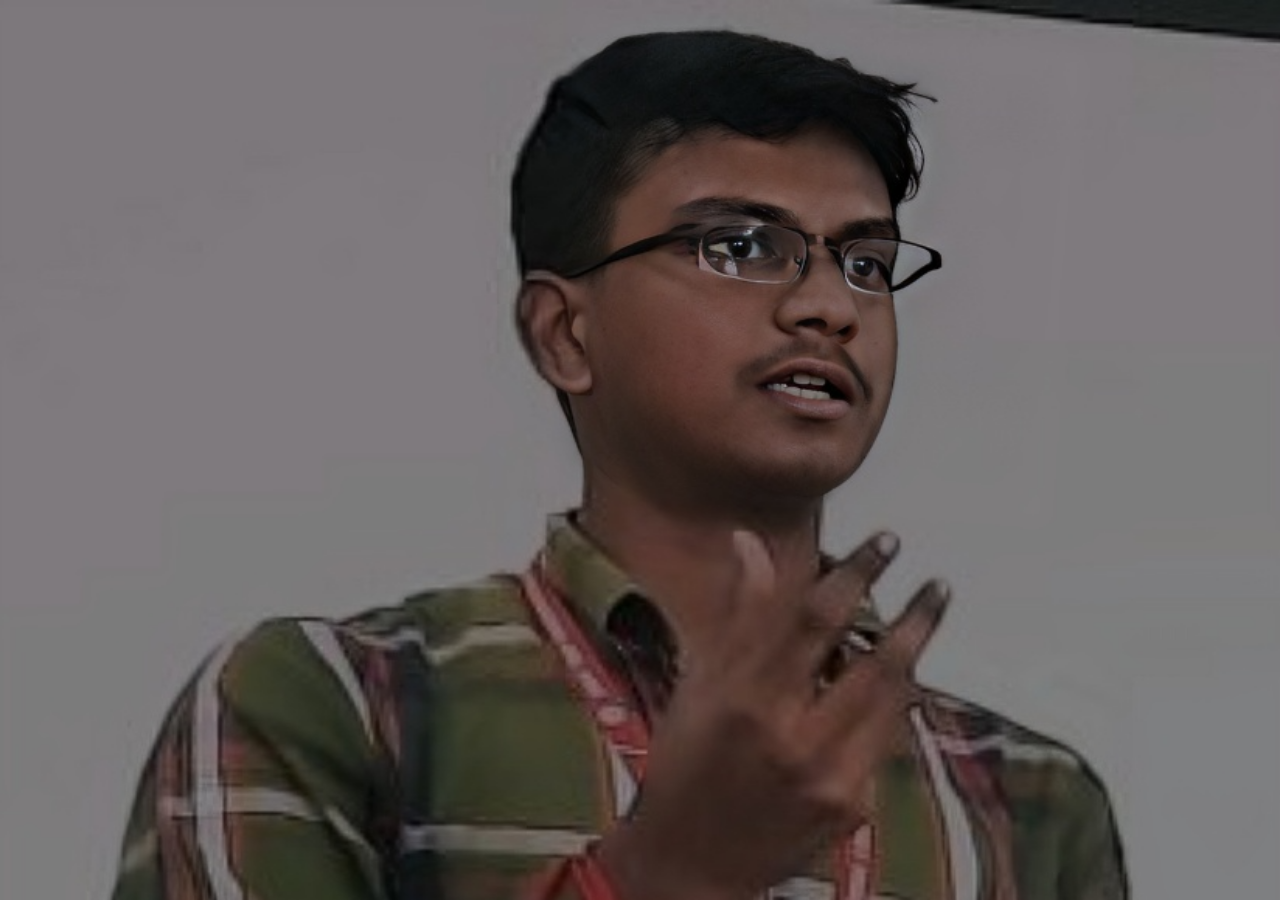
==== commit db3fbd9b: "deploy: edecec9ef13e04c90c924609663ff7d2deef7553" ====
--- a/index.html
+++ b/index.html
@@ -1 +1 @@
-<!DOCTYPE html><html lang="en"><head><meta charSet="utf-8"/><meta name="viewport" content="width=device-width, initial-scale=1"/><link rel="preload" as="image" imageSrcSet="/harvind-here/_next/image?url=%2Fbanner.png&amp;w=640&amp;q=50 640w, /harvind-here/_next/image?url=%2Fbanner.png&amp;w=750&amp;q=50 750w, /harvind-here/_next/image?url=%2Fbanner.png&amp;w=828&amp;q=50 828w, /harvind-here/_next/image?url=%2Fbanner.png&amp;w=1080&amp;q=50 1080w, /harvind-here/_next/image?url=%2Fbanner.png&amp;w=1200&amp;q=50 1200w, /harvind-here/_next/image?url=%2Fbanner.png&amp;w=1920&amp;q=50 1920w, /harvind-here/_next/image?url=%2Fbanner.png&amp;w=2048&amp;q=50 2048w, /harvind-here/_next/image?url=%2Fbanner.png&amp;w=3840&amp;q=50 3840w" imageSizes="100vw"/><link rel="preload" as="image" imageSrcSet="/harvind-here/_next/image?url=%2Fbanner.png&amp;w=640&amp;q=85 640w, /harvind-here/_next/image?url=%2Fbanner.png&amp;w=750&amp;q=85 750w, /harvind-here/_next/image?url=%2Fbanner.png&amp;w=828&amp;q=85 828w, /harvind-here/_next/image?url=%2Fbanner.png&amp;w=1080&amp;q=85 1080w, /harvind-here/_next/image?url=%2Fbanner.png&amp;w=1200&amp;q=85 1200w, /harvind-here/_next/image?url=%2Fbanner.png&amp;w=1920&amp;q=85 1920w, /harvind-here/_next/image?url=%2Fbanner.png&amp;w=2048&amp;q=85 2048w, /harvind-here/_next/image?url=%2Fbanner.png&amp;w=3840&amp;q=85 3840w" imageSizes="100vw"/><link rel="stylesheet" href="/harvind-here/_next/static/css/4916adcf22fd5f1d.css" data-precedence="next"/><link rel="preload" as="script" fetchPriority="low" href="/harvind-here/_next/static/chunks/webpack-43245dc63165f4c6.js"/><script src="/harvind-here/_next/static/chunks/4bd1b696-8a3c458bdab8bf04.js" async=""></script><script src="/harvind-here/_next/static/chunks/684-f222c90a8878ad80.js" async=""></script><script src="/harvind-here/_next/static/chunks/main-app-38ab38d7d485baa4.js" async=""></script><script src="/harvind-here/_next/static/chunks/874-a724f26d2fe7d088.js" async=""></script><script src="/harvind-here/_next/static/chunks/63-08f4e430fcfbaef7.js" async=""></script><script src="/harvind-here/_next/static/chunks/31-328ebafa4231da7c.js" async=""></script><script src="/harvind-here/_next/static/chunks/260-30f3edceb50ec560.js" async=""></script><script src="/harvind-here/_next/static/chunks/app/layout-d1db19fe2b25e6b2.js" async=""></script><script src="/harvind-here/_next/static/chunks/app/page-a666f82be77f9260.js" async=""></script><link rel="preconnect" href="https://fonts.googleapis.com"/><link rel="preconnect" href="https://fonts.gstatic.com" crossorigin="anonymous"/><link href="https://fonts.googleapis.com/css2?family=Inter:wght@400;500;600;700&amp;display=swap" rel="stylesheet"/><link href="https://fonts.googleapis.com/css2?family=Space+Grotesk:wght@400;500;600;700&amp;display=swap" rel="stylesheet"/><title>Harvind Mukhal Muthukumar | Personal Portfolio</title><meta name="description" content="Personal portfolio of Harvind Mukhal Muthukumar, an AI/ML Engineer and Full-Stack Developer."/><link rel="icon" href="/harvind-here/favicon.ico" type="image/x-icon" sizes="3968x3968"/><script>document.querySelectorAll('body link[rel="icon"], body link[rel="apple-touch-icon"]').forEach(el => document.head.appendChild(el))</script><script src="/harvind-here/_next/static/chunks/polyfills-42372ed130431b0a.js" noModule=""></script></head><body class="font-body antialiased"><div class="flex min-h-screen flex-col"><header class="main-navbar sticky top-0 z-50 w-full border-b border-border/40 bg-background/95 backdrop-blur supports-[backdrop-filter]:bg-background/60"><div class="container flex h-16 max-w-screen-2xl items-center justify-between"><a class="flex items-center space-x-2 group" href="/harvind-here"><img alt="logo" loading="lazy" width="32" height="32" decoding="async" data-nimg="1" class="rounded-full object-cover object-top transition-transform duration-200 group-hover:scale-110" style="color:transparent" srcSet="/harvind-here/_next/image?url=%2Fpfp.png&amp;w=32&amp;q=75 1x, /harvind-here/_next/image?url=%2Fpfp.png&amp;w=64&amp;q=75 2x" src="/harvind-here/_next/image?url=%2Fpfp.png&amp;w=64&amp;q=75"/><span class="font-headline text-xl font-bold text-foreground">HARVIND<!-- --> </span></a><nav class="hidden md:flex items-center space-x-1"><a class="px-3 py-2 rounded-md text-sm transition-colors hover:text-primary text-primary font-semibold" href="/harvind-here">Home</a><a class="px-3 py-2 rounded-md text-sm font-medium transition-colors text-foreground/70 hover:text-foreground" href="/harvind-here/about">About</a><a class="px-3 py-2 rounded-md text-sm font-medium transition-colors text-foreground/70 hover:text-foreground" href="/harvind-here/projects">Projects</a><a class="px-3 py-2 rounded-md text-sm font-medium transition-colors text-foreground/70 hover:text-foreground" href="/harvind-here/hire-me">Hire Me</a></nav><div class="md:hidden"><button class="inline-flex items-center justify-center gap-2 whitespace-nowrap rounded-md text-sm font-medium ring-offset-background transition-colors focus-visible:outline-none focus-visible:ring-2 focus-visible:ring-ring focus-visible:ring-offset-2 disabled:pointer-events-none disabled:opacity-50 [&amp;_svg]:pointer-events-none [&amp;_svg]:size-4 [&amp;_svg]:shrink-0 hover:bg-accent hover:text-accent-foreground h-10 w-10" type="button" aria-haspopup="dialog" aria-expanded="false" aria-controls="radix-«Rddb»" data-state="closed"><svg xmlns="http://www.w3.org/2000/svg" width="24" height="24" viewBox="0 0 24 24" fill="none" stroke="currentColor" stroke-width="2" stroke-linecap="round" stroke-linejoin="round" class="lucide lucide-menu h-6 w-6"><line x1="4" x2="20" y1="12" y2="12"></line><line x1="4" x2="20" y1="6" y2="6"></line><line x1="4" x2="20" y1="18" y2="18"></line></svg><span class="sr-only">Toggle menu</span></button></div></div></header><main class="flex-grow"><section class="flex flex-col items-center justify-center overflow-hidden transition-all duration-[1500ms] ease-out min-h-screen w-full p-4 bg-[#7e7d7e]"><div class="absolute inset-0 -z-10 transition-opacity duration-[1500ms] ease-out opacity-30"><img alt="Hero Banner Background" data-ai-hint="abstract technology" decoding="async" data-nimg="fill" class="object-cover transform scale-150 filter blur-xl" style="position:absolute;height:100%;width:100%;left:0;top:0;right:0;bottom:0;color:transparent" sizes="100vw" srcSet="/harvind-here/_next/image?url=%2Fbanner.png&amp;w=640&amp;q=50 640w, /harvind-here/_next/image?url=%2Fbanner.png&amp;w=750&amp;q=50 750w, /harvind-here/_next/image?url=%2Fbanner.png&amp;w=828&amp;q=50 828w, /harvind-here/_next/image?url=%2Fbanner.png&amp;w=1080&amp;q=50 1080w, /harvind-here/_next/image?url=%2Fbanner.png&amp;w=1200&amp;q=50 1200w, /harvind-here/_next/image?url=%2Fbanner.png&amp;w=1920&amp;q=50 1920w, /harvind-here/_next/image?url=%2Fbanner.png&amp;w=2048&amp;q=50 2048w, /harvind-here/_next/image?url=%2Fbanner.png&amp;w=3840&amp;q=50 3840w" src="/harvind-here/_next/image?url=%2Fbanner.png&amp;w=3840&amp;q=50"/></div><div class="absolute inset-0 z-0 flex items-center justify-center p-4 xl:p-8 lg:p-12 pointer-events-none transition-opacity duration-[1500ms] ease-out opacity-80"><div class="relative w-full h-full max-w-20xl"><img alt="Hero Banner" data-ai-hint="abstract technology" decoding="async" data-nimg="fill" class="object-contain transform scale-120 drop-shadow-2xl filter blur-sm" style="position:absolute;height:100%;width:100%;left:0;top:0;right:0;bottom:0;color:transparent" sizes="100vw" srcSet="/harvind-here/_next/image?url=%2Fbanner.png&amp;w=640&amp;q=85 640w, /harvind-here/_next/image?url=%2Fbanner.png&amp;w=750&amp;q=85 750w, /harvind-here/_next/image?url=%2Fbanner.png&amp;w=828&amp;q=85 828w, /harvind-here/_next/image?url=%2Fbanner.png&amp;w=1080&amp;q=85 1080w, /harvind-here/_next/image?url=%2Fbanner.png&amp;w=1200&amp;q=85 1200w, /harvind-here/_next/image?url=%2Fbanner.png&amp;w=1920&amp;q=85 1920w, /harvind-here/_next/image?url=%2Fbanner.png&amp;w=2048&amp;q=85 2048w, /harvind-here/_next/image?url=%2Fbanner.png&amp;w=3840&amp;q=85 3840w" src="/harvind-here/_next/image?url=%2Fbanner.png&amp;w=3840&amp;q=85"/></div></div><div class="container mx-auto text-center relative z-20 transition-all duration-1000 ease-out opacity-0 translate-y-10"><h1 class="font-headline text-4xl md:text-6xl lg:text-7xl font-bold mb-6 tracking-tight text-white shadow-lg">HARVIND MUKHAL MUTHUKUMAR</h1><p class="font-headline text-2xl md:text-3xl text-primary-foreground mb-8">AI/ML Engineer &amp; Python Full-Stack Developer</p><p class="max-w-2xl mx-auto text-lg text-slate-200 mb-10">Innovative Engineering student passionate about AI/ML, LLMOps, and Python Full-Stack Development. Building scalable solutions with a focus on performance and automation.</p><div class="space-x-4"><a class="inline-flex items-center justify-center gap-2 whitespace-nowrap text-sm ring-offset-background transition-colors focus-visible:outline-none focus-visible:ring-2 focus-visible:ring-ring focus-visible:ring-offset-2 disabled:pointer-events-none disabled:opacity-50 [&amp;_svg]:pointer-events-none [&amp;_svg]:size-4 [&amp;_svg]:shrink-0 bg-primary text-primary-foreground hover:bg-primary/90 h-11 rounded-md px-8 font-medium" href="/harvind-here/hire-me">Hire Me  <svg xmlns="http://www.w3.org/2000/svg" width="24" height="24" viewBox="0 0 24 24" fill="none" stroke="currentColor" stroke-width="2" stroke-linecap="round" stroke-linejoin="round" class="lucide lucide-arrow-right ml-2 h-5 w-5"><path d="M5 12h14"></path><path d="m12 5 7 7-7 7"></path></svg></a><a class="inline-flex items-center justify-center gap-2 whitespace-nowrap text-sm ring-offset-background transition-colors focus-visible:outline-none focus-visible:ring-2 focus-visible:ring-ring focus-visible:ring-offset-2 disabled:pointer-events-none disabled:opacity-50 [&amp;_svg]:pointer-events-none [&amp;_svg]:size-4 [&amp;_svg]:shrink-0 border hover:text-accent-foreground h-11 rounded-md px-8 font-medium bg-white/10 hover:bg-white/20 text-white border-white/50 hover:border-white/70" href="/harvind-here/projects">View My Works</a></div></div></section><!--$--><!--/$--><!--$--><!--/$--></main><footer class="main-footer border-t border-border/40 bg-background/95"><div class="container mx-auto py-12 px-4 md:px-6 lg:px-8"><div class="flex flex-col items-center gap-8"><div class="flex flex-wrap justify-center gap-x-6 gap-y-4"><a target="_blank" rel="noopener noreferrer" class="flex items-center gap-2 text-muted-foreground hover:text-primary transition-colors" aria-label="Email" href="mailto:harvindmukhal3@gmail.com"><svg xmlns="http://www.w3.org/2000/svg" width="24" height="24" viewBox="0 0 24 24" fill="none" stroke="currentColor" stroke-width="2" stroke-linecap="round" stroke-linejoin="round" class="lucide lucide-mail h-5 w-5"><rect width="20" height="16" x="2" y="4" rx="2"></rect><path d="m22 7-8.97 5.7a1.94 1.94 0 0 1-2.06 0L2 7"></path></svg><span class="sr-only">Email</span></a><a target="_blank" rel="noopener noreferrer" class="flex items-center gap-2 text-muted-foreground hover:text-primary transition-colors" aria-label="LinkedIn" href="https://www.linkedin.com/in/harvind-mukhal-muthukumar-47561a24a/"><svg xmlns="http://www.w3.org/2000/svg" width="24" height="24" viewBox="0 0 24 24" fill="none" stroke="currentColor" stroke-width="2" stroke-linecap="round" stroke-linejoin="round" class="lucide lucide-linkedin h-5 w-5"><path d="M16 8a6 6 0 0 1 6 6v7h-4v-7a2 2 0 0 0-2-2 2 2 0 0 0-2 2v7h-4v-7a6 6 0 0 1 6-6z"></path><rect width="4" height="12" x="2" y="9"></rect><circle cx="4" cy="4" r="2"></circle></svg><span>Harvind Mukhal Muthukumar</span></a><a target="_blank" rel="noopener noreferrer" class="flex items-center gap-2 text-muted-foreground hover:text-primary transition-colors" aria-label="GitHub" href="https://github.com/harvind-here"><svg xmlns="http://www.w3.org/2000/svg" width="24" height="24" viewBox="0 0 24 24" fill="none" stroke="currentColor" stroke-width="2" stroke-linecap="round" stroke-linejoin="round" class="lucide lucide-github h-5 w-5"><path d="M15 22v-4a4.8 4.8 0 0 0-1-3.5c3 0 6-2 6-5.5.08-1.25-.27-2.48-1-3.5.28-1.15.28-2.35 0-3.5 0 0-1 0-3 1.5-2.64-.5-5.36-.5-8 0C6 2 5 2 5 2c-.3 1.15-.3 2.35 0 3.5A5.403 5.403 0 0 0 4 9c0 3.5 3 5.5 6 5.5-.39.49-.68 1.05-.85 1.65-.17.6-.22 1.23-.15 1.85v4"></path><path d="M9 18c-4.51 2-5-2-7-2"></path></svg><span>harvind-here</span></a><a target="_blank" rel="noopener noreferrer" class="flex items-center gap-2 text-muted-foreground hover:text-primary transition-colors" aria-label="X" href="https://x.com/harvind_here"><svg xmlns="http://www.w3.org/2000/svg" width="24" height="24" viewBox="0 0 24 24" fill="none" stroke="currentColor" stroke-width="2" stroke-linecap="round" stroke-linejoin="round" class="lucide lucide-x h-5 w-5"><path d="M18 6 6 18"></path><path d="m6 6 12 12"></path></svg><span>harvind_here</span></a></div><p class="text-sm text-muted-foreground text-center">© <!-- -->2025<!-- --> <!-- -->HARVIND MUKHAL MUTHUKUMAR<!-- -->. All rights reserved.</p></div></div></footer></div><div role="region" aria-label="Notifications (F8)" tabindex="-1" style="pointer-events:none"><ol tabindex="-1" class="fixed top-0 z-[100] flex max-h-screen w-full flex-col-reverse p-4 sm:bottom-0 sm:right-0 sm:top-auto sm:flex-col md:max-w-[420px]"></ol></div><script src="/harvind-here/_next/static/chunks/webpack-43245dc63165f4c6.js" async=""></script><script>(self.__next_f=self.__next_f||[]).push([0])</script><script>self.__next_f.push([1,"1:\"$Sreact.fragment\"\n2:I[7300,[\"874\",\"static/chunks/874-a724f26d2fe7d088.js\",\"63\",\"static/chunks/63-08f4e430fcfbaef7.js\",\"31\",\"static/chunks/31-328ebafa4231da7c.js\",\"260\",\"static/chunks/260-30f3edceb50ec560.js\",\"177\",\"static/chunks/app/layout-d1db19fe2b25e6b2.js\"],\"default\"]\n3:I[7555,[],\"\"]\n4:I[1295,[],\"\"]\n5:I[6874,[\"874\",\"static/chunks/874-a724f26d2fe7d088.js\",\"63\",\"static/chunks/63-08f4e430fcfbaef7.js\",\"31\",\"static/chunks/31-328ebafa4231da7c.js\",\"260\",\"static/chunks/260-30f3edceb50ec560.js\",\"177\",\"static/chunks/app/layout-d1db19fe2b25e6b2.js\"],\"\"]\n6:I[7323,[\"874\",\"static/chunks/874-a724f26d2fe7d088.js\",\"63\",\"static/chunks/63-08f4e430fcfbaef7.js\",\"31\",\"static/chunks/31-328ebafa4231da7c.js\",\"260\",\"static/chunks/260-30f3edceb50ec560.js\",\"177\",\"static/chunks/app/layout-d1db19fe2b25e6b2.js\"],\"Toaster\"]\n7:I[894,[],\"ClientPageRoot\"]\n8:I[1962,[\"874\",\"static/chunks/874-a724f26d2fe7d088.js\",\"63\",\"static/chunks/63-08f4e430fcfbaef7.js\",\"31\",\"static/chunks/31-328ebafa4231da7c.js\",\"974\",\"static/chunks/app/page-a666f82be77f9260.js\"],\"default\"]\nb:I[9665,[],\"MetadataBoundary\"]\nd:I[9665,[],\"OutletBoundary\"]\n10:I[4911,[],\"AsyncMetadataOutlet\"]\n12:I[9665,[],\"ViewportBoundary\"]\n14:I[6614,[],\"\"]\n:HL[\"/harvind-here/_next/static/css/4916adcf22fd5f1d.css\",\"style\"]\n"])</script><script>self.__next_f.push([1,"0:{\"P\":null,\"b\":\"m1vbhasA-i9jBtQYf8JwJ\",\"p\":\"/harvind-here\",\"c\":[\"\",\"\"],\"i\":false,\"f\":[[[\"\",{\"children\":[\"__PAGE__\",{}]},\"$undefined\",\"$undefined\",true],[\"\",[\"$\",\"$1\",\"c\",{\"children\":[[[\"$\",\"link\",\"0\",{\"rel\":\"stylesheet\",\"href\":\"/harvind-here/_next/static/css/4916adcf22fd5f1d.css\",\"precedence\":\"next\",\"crossOrigin\":\"$undefined\",\"nonce\":\"$undefined\"}]],[\"$\",\"html\",null,{\"lang\":\"en\",\"suppressHydrationWarning\":true,\"children\":[[\"$\",\"head\",null,{\"children\":[[\"$\",\"link\",null,{\"rel\":\"preconnect\",\"href\":\"https://fonts.googleapis.com\"}],[\"$\",\"link\",null,{\"rel\":\"preconnect\",\"href\":\"https://fonts.gstatic.com\",\"crossOrigin\":\"anonymous\"}],[\"$\",\"link\",null,{\"href\":\"https://fonts.googleapis.com/css2?family=Inter:wght@400;500;600;700\u0026display=swap\",\"rel\":\"stylesheet\"}],[\"$\",\"link\",null,{\"href\":\"https://fonts.googleapis.com/css2?family=Space+Grotesk:wght@400;500;600;700\u0026display=swap\",\"rel\":\"stylesheet\"}]]}],[\"$\",\"body\",null,{\"className\":\"font-body antialiased\",\"children\":[[\"$\",\"div\",null,{\"className\":\"flex min-h-screen flex-col\",\"children\":[[\"$\",\"$L2\",null,{}],[\"$\",\"main\",null,{\"className\":\"flex-grow\",\"children\":[\"$\",\"$L3\",null,{\"parallelRouterKey\":\"children\",\"error\":\"$undefined\",\"errorStyles\":\"$undefined\",\"errorScripts\":\"$undefined\",\"template\":[\"$\",\"$L4\",null,{}],\"templateStyles\":\"$undefined\",\"templateScripts\":\"$undefined\",\"notFound\":[[[\"$\",\"title\",null,{\"children\":\"404: This page could not be found.\"}],[\"$\",\"div\",null,{\"style\":{\"fontFamily\":\"system-ui,\\\"Segoe UI\\\",Roboto,Helvetica,Arial,sans-serif,\\\"Apple Color Emoji\\\",\\\"Segoe UI Emoji\\\"\",\"height\":\"100vh\",\"textAlign\":\"center\",\"display\":\"flex\",\"flexDirection\":\"column\",\"alignItems\":\"center\",\"justifyContent\":\"center\"},\"children\":[\"$\",\"div\",null,{\"children\":[[\"$\",\"style\",null,{\"dangerouslySetInnerHTML\":{\"__html\":\"body{color:#000;background:#fff;margin:0}.next-error-h1{border-right:1px solid rgba(0,0,0,.3)}@media (prefers-color-scheme:dark){body{color:#fff;background:#000}.next-error-h1{border-right:1px solid rgba(255,255,255,.3)}}\"}}],[\"$\",\"h1\",null,{\"className\":\"next-error-h1\",\"style\":{\"display\":\"inline-block\",\"margin\":\"0 20px 0 0\",\"padding\":\"0 23px 0 0\",\"fontSize\":24,\"fontWeight\":500,\"verticalAlign\":\"top\",\"lineHeight\":\"49px\"},\"children\":404}],[\"$\",\"div\",null,{\"style\":{\"display\":\"inline-block\"},\"children\":[\"$\",\"h2\",null,{\"style\":{\"fontSize\":14,\"fontWeight\":400,\"lineHeight\":\"49px\",\"margin\":0},\"children\":\"This page could not be found.\"}]}]]}]}]],[]],\"forbidden\":\"$undefined\",\"unauthorized\":\"$undefined\"}]}],[\"$\",\"footer\",null,{\"className\":\"main-footer border-t border-border/40 bg-background/95\",\"children\":[\"$\",\"div\",null,{\"className\":\"container mx-auto py-12 px-4 md:px-6 lg:px-8\",\"children\":[\"$\",\"div\",null,{\"className\":\"flex flex-col items-center gap-8\",\"children\":[[\"$\",\"div\",null,{\"className\":\"flex flex-wrap justify-center gap-x-6 gap-y-4\",\"children\":[[\"$\",\"$L5\",\"Email\",{\"href\":\"mailto:harvindmukhal3@gmail.com\",\"target\":\"_blank\",\"rel\":\"noopener noreferrer\",\"className\":\"flex items-center gap-2 text-muted-foreground hover:text-primary transition-colors\",\"aria-label\":\"Email\",\"children\":[[\"$\",\"svg\",null,{\"ref\":\"$undefined\",\"xmlns\":\"http://www.w3.org/2000/svg\",\"width\":24,\"height\":24,\"viewBox\":\"0 0 24 24\",\"fill\":\"none\",\"stroke\":\"currentColor\",\"strokeWidth\":2,\"strokeLinecap\":\"round\",\"strokeLinejoin\":\"round\",\"className\":\"lucide lucide-mail h-5 w-5\",\"children\":[[\"$\",\"rect\",\"18n3k1\",{\"width\":\"20\",\"height\":\"16\",\"x\":\"2\",\"y\":\"4\",\"rx\":\"2\"}],[\"$\",\"path\",\"1ocrg3\",{\"d\":\"m22 7-8.97 5.7a1.94 1.94 0 0 1-2.06 0L2 7\"}],\"$undefined\"]}],[\"$\",\"span\",null,{\"className\":\"sr-only\",\"children\":\"Email\"}]]}],[\"$\",\"$L5\",\"LinkedIn\",{\"href\":\"https://www.linkedin.com/in/harvind-mukhal-muthukumar-47561a24a/\",\"target\":\"_blank\",\"rel\":\"noopener noreferrer\",\"className\":\"flex items-center gap-2 text-muted-foreground hover:text-primary transition-colors\",\"aria-label\":\"LinkedIn\",\"children\":[[\"$\",\"svg\",null,{\"ref\":\"$undefined\",\"xmlns\":\"http://www.w3.org/2000/svg\",\"width\":24,\"height\":24,\"viewBox\":\"0 0 24 24\",\"fill\":\"none\",\"stroke\":\"currentColor\",\"strokeWidth\":2,\"strokeLinecap\":\"round\",\"strokeLinejoin\":\"round\",\"className\":\"lucide lucide-linkedin h-5 w-5\",\"children\":[[\"$\",\"path\",\"c2jq9f\",{\"d\":\"M16 8a6 6 0 0 1 6 6v7h-4v-7a2 2 0 0 0-2-2 2 2 0 0 0-2 2v7h-4v-7a6 6 0 0 1 6-6z\"}],[\"$\",\"rect\",\"mk3on5\",{\"width\":\"4\",\"height\":\"12\",\"x\":\"2\",\"y\":\"9\"}],[\"$\",\"circle\",\"bt5ra8\",{\"cx\":\"4\",\"cy\":\"4\",\"r\":\"2\"}],\"$undefined\"]}],[\"$\",\"span\",null,{\"children\":\"Harvind Mukhal Muthukumar\"}]]}],[\"$\",\"$L5\",\"GitHub\",{\"href\":\"https://github.com/harvind-here\",\"target\":\"_blank\",\"rel\":\"noopener noreferrer\",\"className\":\"flex items-center gap-2 text-muted-foreground hover:text-primary transition-colors\",\"aria-label\":\"GitHub\",\"children\":[[\"$\",\"svg\",null,{\"ref\":\"$undefined\",\"xmlns\":\"http://www.w3.org/2000/svg\",\"width\":24,\"height\":24,\"viewBox\":\"0 0 24 24\",\"fill\":\"none\",\"stroke\":\"currentColor\",\"strokeWidth\":2,\"strokeLinecap\":\"round\",\"strokeLinejoin\":\"round\",\"className\":\"lucide lucide-github h-5 w-5\",\"children\":[[\"$\",\"path\",\"tonef\",{\"d\":\"M15 22v-4a4.8 4.8 0 0 0-1-3.5c3 0 6-2 6-5.5.08-1.25-.27-2.48-1-3.5.28-1.15.28-2.35 0-3.5 0 0-1 0-3 1.5-2.64-.5-5.36-.5-8 0C6 2 5 2 5 2c-.3 1.15-.3 2.35 0 3.5A5.403 5.403 0 0 0 4 9c0 3.5 3 5.5 6 5.5-.39.49-.68 1.05-.85 1.65-.17.6-.22 1.23-.15 1.85v4\"}],[\"$\",\"path\",\"9comsn\",{\"d\":\"M9 18c-4.51 2-5-2-7-2\"}],\"$undefined\"]}],[\"$\",\"span\",null,{\"children\":\"harvind-here\"}]]}],[\"$\",\"$L5\",\"X\",{\"href\":\"https://x.com/harvind_here\",\"target\":\"_blank\",\"rel\":\"noopener noreferrer\",\"className\":\"flex items-center gap-2 text-muted-foreground hover:text-primary transition-colors\",\"aria-label\":\"X\",\"children\":[[\"$\",\"svg\",null,{\"ref\":\"$undefined\",\"xmlns\":\"http://www.w3.org/2000/svg\",\"width\":24,\"height\":24,\"viewBox\":\"0 0 24 24\",\"fill\":\"none\",\"stroke\":\"currentColor\",\"strokeWidth\":2,\"strokeLinecap\":\"round\",\"strokeLinejoin\":\"round\",\"className\":\"lucide lucide-x h-5 w-5\",\"children\":[[\"$\",\"path\",\"1bl5f8\",{\"d\":\"M18 6 6 18\"}],[\"$\",\"path\",\"d8bk6v\",{\"d\":\"m6 6 12 12\"}],\"$undefined\"]}],[\"$\",\"span\",null,{\"children\":\"harvind_here\"}]]}]]}],[\"$\",\"p\",null,{\"className\":\"text-sm text-muted-foreground text-center\",\"children\":[\"© \",2025,\" \",\"HARVIND MUKHAL MUTHUKUMAR\",\". All rights reserved.\"]}]]}]}]}]]}],[\"$\",\"$L6\",null,{}]]}]]}]]}],{\"children\":[\"__PAGE__\",[\"$\",\"$1\",\"c\",{\"children\":[[\"$\",\"$L7\",null,{\"Component\":\"$8\",\"searchParams\":{},\"params\":{},\"promises\":[\"$@9\",\"$@a\"]}],[\"$\",\"$Lb\",null,{\"children\":\"$Lc\"}],null,[\"$\",\"$Ld\",null,{\"children\":[\"$Le\",\"$Lf\",[\"$\",\"$L10\",null,{\"promise\":\"$@11\"}]]}]]}],{},null,false]},null,false],[\"$\",\"$1\",\"h\",{\"children\":[null,[\"$\",\"$1\",\"qYjQO4x3qjV32h2irgIsl\",{\"children\":[[\"$\",\"$L12\",null,{\"children\":\"$L13\"}],null]}],null]}],false]],\"m\":\"$undefined\",\"G\":[\"$14\",\"$undefined\"],\"s\":false,\"S\":true}\n"])</script><script>self.__next_f.push([1,"15:\"$Sreact.suspense\"\n16:I[4911,[],\"AsyncMetadata\"]\n9:{}\na:{}\nc:[\"$\",\"$15\",null,{\"fallback\":null,\"children\":[\"$\",\"$L16\",null,{\"promise\":\"$@17\"}]}]\n"])</script><script>self.__next_f.push([1,"f:null\n"])</script><script>self.__next_f.push([1,"13:[[\"$\",\"meta\",\"0\",{\"charSet\":\"utf-8\"}],[\"$\",\"meta\",\"1\",{\"name\":\"viewport\",\"content\":\"width=device-width, initial-scale=1\"}]]\ne:null\n"])</script><script>self.__next_f.push([1,"17:{\"metadata\":[[\"$\",\"title\",\"0\",{\"children\":\"Harvind Mukhal Muthukumar | Personal Portfolio\"}],[\"$\",\"meta\",\"1\",{\"name\":\"description\",\"content\":\"Personal portfolio of Harvind Mukhal Muthukumar, an AI/ML Engineer and Full-Stack Developer.\"}],[\"$\",\"link\",\"2\",{\"rel\":\"icon\",\"href\":\"/harvind-here/favicon.ico\",\"type\":\"image/x-icon\",\"sizes\":\"3968x3968\"}]],\"error\":null,\"digest\":\"$undefined\"}\n11:{\"metadata\":\"$17:metadata\",\"error\":null,\"digest\":\"$undefined\"}\n"])</script></body></html>+<!DOCTYPE html><html lang="en"><head><meta charSet="utf-8"/><meta name="viewport" content="width=device-width, initial-scale=1"/><link rel="preload" as="image" href="/banner.png"/><link rel="stylesheet" href="/harvind-here/_next/static/css/4916adcf22fd5f1d.css" data-precedence="next"/><link rel="preload" as="script" fetchPriority="low" href="/harvind-here/_next/static/chunks/webpack-43245dc63165f4c6.js"/><script src="/harvind-here/_next/static/chunks/4bd1b696-8a3c458bdab8bf04.js" async=""></script><script src="/harvind-here/_next/static/chunks/684-f222c90a8878ad80.js" async=""></script><script src="/harvind-here/_next/static/chunks/main-app-38ab38d7d485baa4.js" async=""></script><script src="/harvind-here/_next/static/chunks/874-a724f26d2fe7d088.js" async=""></script><script src="/harvind-here/_next/static/chunks/63-64b5b3e806113a45.js" async=""></script><script src="/harvind-here/_next/static/chunks/31-5e7b37f2ca894714.js" async=""></script><script src="/harvind-here/_next/static/chunks/260-30f3edceb50ec560.js" async=""></script><script src="/harvind-here/_next/static/chunks/app/layout-d1db19fe2b25e6b2.js" async=""></script><script src="/harvind-here/_next/static/chunks/app/page-a666f82be77f9260.js" async=""></script><link rel="preconnect" href="https://fonts.googleapis.com"/><link rel="preconnect" href="https://fonts.gstatic.com" crossorigin="anonymous"/><link href="https://fonts.googleapis.com/css2?family=Inter:wght@400;500;600;700&amp;display=swap" rel="stylesheet"/><link href="https://fonts.googleapis.com/css2?family=Space+Grotesk:wght@400;500;600;700&amp;display=swap" rel="stylesheet"/><title>Harvind Mukhal Muthukumar | Personal Portfolio</title><meta name="description" content="Personal portfolio of Harvind Mukhal Muthukumar, an AI/ML Engineer and Full-Stack Developer."/><link rel="icon" href="/harvind-here/favicon.ico" type="image/x-icon" sizes="3968x3968"/><script>document.querySelectorAll('body link[rel="icon"], body link[rel="apple-touch-icon"]').forEach(el => document.head.appendChild(el))</script><script src="/harvind-here/_next/static/chunks/polyfills-42372ed130431b0a.js" noModule=""></script></head><body class="font-body antialiased"><div class="flex min-h-screen flex-col"><header class="main-navbar sticky top-0 z-50 w-full border-b border-border/40 bg-background/95 backdrop-blur supports-[backdrop-filter]:bg-background/60"><div class="container flex h-16 max-w-screen-2xl items-center justify-between"><a class="flex items-center space-x-2 group" href="/harvind-here"><img alt="logo" loading="lazy" width="32" height="32" decoding="async" data-nimg="1" class="rounded-full object-cover object-top transition-transform duration-200 group-hover:scale-110" style="color:transparent" src="/pfp.png"/><span class="font-headline text-xl font-bold text-foreground">HARVIND<!-- --> </span></a><nav class="hidden md:flex items-center space-x-1"><a class="px-3 py-2 rounded-md text-sm transition-colors hover:text-primary text-primary font-semibold" href="/harvind-here">Home</a><a class="px-3 py-2 rounded-md text-sm font-medium transition-colors text-foreground/70 hover:text-foreground" href="/harvind-here/about">About</a><a class="px-3 py-2 rounded-md text-sm font-medium transition-colors text-foreground/70 hover:text-foreground" href="/harvind-here/projects">Projects</a><a class="px-3 py-2 rounded-md text-sm font-medium transition-colors text-foreground/70 hover:text-foreground" href="/harvind-here/hire-me">Hire Me</a></nav><div class="md:hidden"><button class="inline-flex items-center justify-center gap-2 whitespace-nowrap rounded-md text-sm font-medium ring-offset-background transition-colors focus-visible:outline-none focus-visible:ring-2 focus-visible:ring-ring focus-visible:ring-offset-2 disabled:pointer-events-none disabled:opacity-50 [&amp;_svg]:pointer-events-none [&amp;_svg]:size-4 [&amp;_svg]:shrink-0 hover:bg-accent hover:text-accent-foreground h-10 w-10" type="button" aria-haspopup="dialog" aria-expanded="false" aria-controls="radix-«Rddb»" data-state="closed"><svg xmlns="http://www.w3.org/2000/svg" width="24" height="24" viewBox="0 0 24 24" fill="none" stroke="currentColor" stroke-width="2" stroke-linecap="round" stroke-linejoin="round" class="lucide lucide-menu h-6 w-6"><line x1="4" x2="20" y1="12" y2="12"></line><line x1="4" x2="20" y1="6" y2="6"></line><line x1="4" x2="20" y1="18" y2="18"></line></svg><span class="sr-only">Toggle menu</span></button></div></div></header><main class="flex-grow"><section class="flex flex-col items-center justify-center overflow-hidden transition-all duration-[1500ms] ease-out min-h-screen w-full p-4 bg-[#7e7d7e]"><div class="absolute inset-0 -z-10 transition-opacity duration-[1500ms] ease-out opacity-30"><img alt="Hero Banner Background" data-ai-hint="abstract technology" decoding="async" data-nimg="fill" class="object-cover transform scale-150 filter blur-xl" style="position:absolute;height:100%;width:100%;left:0;top:0;right:0;bottom:0;color:transparent" src="/banner.png"/></div><div class="absolute inset-0 z-0 flex items-center justify-center p-4 xl:p-8 lg:p-12 pointer-events-none transition-opacity duration-[1500ms] ease-out opacity-80"><div class="relative w-full h-full max-w-20xl"><img alt="Hero Banner" data-ai-hint="abstract technology" decoding="async" data-nimg="fill" class="object-contain transform scale-120 drop-shadow-2xl filter blur-sm" style="position:absolute;height:100%;width:100%;left:0;top:0;right:0;bottom:0;color:transparent" src="/banner.png"/></div></div><div class="container mx-auto text-center relative z-20 transition-all duration-1000 ease-out opacity-0 translate-y-10"><h1 class="font-headline text-4xl md:text-6xl lg:text-7xl font-bold mb-6 tracking-tight text-white shadow-lg">HARVIND MUKHAL MUTHUKUMAR</h1><p class="font-headline text-2xl md:text-3xl text-primary-foreground mb-8">AI/ML Engineer &amp; Python Full-Stack Developer</p><p class="max-w-2xl mx-auto text-lg text-slate-200 mb-10">Innovative Engineering student passionate about AI/ML, LLMOps, and Python Full-Stack Development. Building scalable solutions with a focus on performance and automation.</p><div class="space-x-4"><a class="inline-flex items-center justify-center gap-2 whitespace-nowrap text-sm ring-offset-background transition-colors focus-visible:outline-none focus-visible:ring-2 focus-visible:ring-ring focus-visible:ring-offset-2 disabled:pointer-events-none disabled:opacity-50 [&amp;_svg]:pointer-events-none [&amp;_svg]:size-4 [&amp;_svg]:shrink-0 bg-primary text-primary-foreground hover:bg-primary/90 h-11 rounded-md px-8 font-medium" href="/harvind-here/hire-me">Hire Me  <svg xmlns="http://www.w3.org/2000/svg" width="24" height="24" viewBox="0 0 24 24" fill="none" stroke="currentColor" stroke-width="2" stroke-linecap="round" stroke-linejoin="round" class="lucide lucide-arrow-right ml-2 h-5 w-5"><path d="M5 12h14"></path><path d="m12 5 7 7-7 7"></path></svg></a><a class="inline-flex items-center justify-center gap-2 whitespace-nowrap text-sm ring-offset-background transition-colors focus-visible:outline-none focus-visible:ring-2 focus-visible:ring-ring focus-visible:ring-offset-2 disabled:pointer-events-none disabled:opacity-50 [&amp;_svg]:pointer-events-none [&amp;_svg]:size-4 [&amp;_svg]:shrink-0 border hover:text-accent-foreground h-11 rounded-md px-8 font-medium bg-white/10 hover:bg-white/20 text-white border-white/50 hover:border-white/70" href="/harvind-here/projects">View My Works</a></div></div></section><!--$--><!--/$--><!--$--><!--/$--></main><footer class="main-footer border-t border-border/40 bg-background/95"><div class="container mx-auto py-12 px-4 md:px-6 lg:px-8"><div class="flex flex-col items-center gap-8"><div class="flex flex-wrap justify-center gap-x-6 gap-y-4"><a target="_blank" rel="noopener noreferrer" class="flex items-center gap-2 text-muted-foreground hover:text-primary transition-colors" aria-label="Email" href="mailto:harvindmukhal3@gmail.com"><svg xmlns="http://www.w3.org/2000/svg" width="24" height="24" viewBox="0 0 24 24" fill="none" stroke="currentColor" stroke-width="2" stroke-linecap="round" stroke-linejoin="round" class="lucide lucide-mail h-5 w-5"><rect width="20" height="16" x="2" y="4" rx="2"></rect><path d="m22 7-8.97 5.7a1.94 1.94 0 0 1-2.06 0L2 7"></path></svg><span class="sr-only">Email</span></a><a target="_blank" rel="noopener noreferrer" class="flex items-center gap-2 text-muted-foreground hover:text-primary transition-colors" aria-label="LinkedIn" href="https://www.linkedin.com/in/harvind-mukhal-muthukumar-47561a24a/"><svg xmlns="http://www.w3.org/2000/svg" width="24" height="24" viewBox="0 0 24 24" fill="none" stroke="currentColor" stroke-width="2" stroke-linecap="round" stroke-linejoin="round" class="lucide lucide-linkedin h-5 w-5"><path d="M16 8a6 6 0 0 1 6 6v7h-4v-7a2 2 0 0 0-2-2 2 2 0 0 0-2 2v7h-4v-7a6 6 0 0 1 6-6z"></path><rect width="4" height="12" x="2" y="9"></rect><circle cx="4" cy="4" r="2"></circle></svg><span>Harvind Mukhal Muthukumar</span></a><a target="_blank" rel="noopener noreferrer" class="flex items-center gap-2 text-muted-foreground hover:text-primary transition-colors" aria-label="GitHub" href="https://github.com/harvind-here"><svg xmlns="http://www.w3.org/2000/svg" width="24" height="24" viewBox="0 0 24 24" fill="none" stroke="currentColor" stroke-width="2" stroke-linecap="round" stroke-linejoin="round" class="lucide lucide-github h-5 w-5"><path d="M15 22v-4a4.8 4.8 0 0 0-1-3.5c3 0 6-2 6-5.5.08-1.25-.27-2.48-1-3.5.28-1.15.28-2.35 0-3.5 0 0-1 0-3 1.5-2.64-.5-5.36-.5-8 0C6 2 5 2 5 2c-.3 1.15-.3 2.35 0 3.5A5.403 5.403 0 0 0 4 9c0 3.5 3 5.5 6 5.5-.39.49-.68 1.05-.85 1.65-.17.6-.22 1.23-.15 1.85v4"></path><path d="M9 18c-4.51 2-5-2-7-2"></path></svg><span>harvind-here</span></a><a target="_blank" rel="noopener noreferrer" class="flex items-center gap-2 text-muted-foreground hover:text-primary transition-colors" aria-label="X" href="https://x.com/harvind_here"><svg xmlns="http://www.w3.org/2000/svg" width="24" height="24" viewBox="0 0 24 24" fill="none" stroke="currentColor" stroke-width="2" stroke-linecap="round" stroke-linejoin="round" class="lucide lucide-x h-5 w-5"><path d="M18 6 6 18"></path><path d="m6 6 12 12"></path></svg><span>harvind_here</span></a></div><p class="text-sm text-muted-foreground text-center">© <!-- -->2025<!-- --> <!-- -->HARVIND MUKHAL MUTHUKUMAR<!-- -->. All rights reserved.</p></div></div></footer></div><div role="region" aria-label="Notifications (F8)" tabindex="-1" style="pointer-events:none"><ol tabindex="-1" class="fixed top-0 z-[100] flex max-h-screen w-full flex-col-reverse p-4 sm:bottom-0 sm:right-0 sm:top-auto sm:flex-col md:max-w-[420px]"></ol></div><script src="/harvind-here/_next/static/chunks/webpack-43245dc63165f4c6.js" async=""></script><script>(self.__next_f=self.__next_f||[]).push([0])</script><script>self.__next_f.push([1,"1:\"$Sreact.fragment\"\n2:I[7300,[\"874\",\"static/chunks/874-a724f26d2fe7d088.js\",\"63\",\"static/chunks/63-64b5b3e806113a45.js\",\"31\",\"static/chunks/31-5e7b37f2ca894714.js\",\"260\",\"static/chunks/260-30f3edceb50ec560.js\",\"177\",\"static/chunks/app/layout-d1db19fe2b25e6b2.js\"],\"default\"]\n3:I[7555,[],\"\"]\n4:I[1295,[],\"\"]\n5:I[6874,[\"874\",\"static/chunks/874-a724f26d2fe7d088.js\",\"63\",\"static/chunks/63-64b5b3e806113a45.js\",\"31\",\"static/chunks/31-5e7b37f2ca894714.js\",\"260\",\"static/chunks/260-30f3edceb50ec560.js\",\"177\",\"static/chunks/app/layout-d1db19fe2b25e6b2.js\"],\"\"]\n6:I[7323,[\"874\",\"static/chunks/874-a724f26d2fe7d088.js\",\"63\",\"static/chunks/63-64b5b3e806113a45.js\",\"31\",\"static/chunks/31-5e7b37f2ca894714.js\",\"260\",\"static/chunks/260-30f3edceb50ec560.js\",\"177\",\"static/chunks/app/layout-d1db19fe2b25e6b2.js\"],\"Toaster\"]\n7:I[894,[],\"ClientPageRoot\"]\n8:I[1962,[\"874\",\"static/chunks/874-a724f26d2fe7d088.js\",\"63\",\"static/chunks/63-64b5b3e806113a45.js\",\"31\",\"static/chunks/31-5e7b37f2ca894714.js\",\"974\",\"static/chunks/app/page-a666f82be77f9260.js\"],\"default\"]\nb:I[9665,[],\"MetadataBoundary\"]\nd:I[9665,[],\"OutletBoundary\"]\n10:I[4911,[],\"AsyncMetadataOutlet\"]\n12:I[9665,[],\"ViewportBoundary\"]\n14:I[6614,[],\"\"]\n:HL[\"/harvind-here/_next/static/css/4916adcf22fd5f1d.css\",\"style\"]\n"])</script><script>self.__next_f.push([1,"0:{\"P\":null,\"b\":\"cAlQZgAl2ybZpg7zex839\",\"p\":\"/harvind-here\",\"c\":[\"\",\"\"],\"i\":false,\"f\":[[[\"\",{\"children\":[\"__PAGE__\",{}]},\"$undefined\",\"$undefined\",true],[\"\",[\"$\",\"$1\",\"c\",{\"children\":[[[\"$\",\"link\",\"0\",{\"rel\":\"stylesheet\",\"href\":\"/harvind-here/_next/static/css/4916adcf22fd5f1d.css\",\"precedence\":\"next\",\"crossOrigin\":\"$undefined\",\"nonce\":\"$undefined\"}]],[\"$\",\"html\",null,{\"lang\":\"en\",\"suppressHydrationWarning\":true,\"children\":[[\"$\",\"head\",null,{\"children\":[[\"$\",\"link\",null,{\"rel\":\"preconnect\",\"href\":\"https://fonts.googleapis.com\"}],[\"$\",\"link\",null,{\"rel\":\"preconnect\",\"href\":\"https://fonts.gstatic.com\",\"crossOrigin\":\"anonymous\"}],[\"$\",\"link\",null,{\"href\":\"https://fonts.googleapis.com/css2?family=Inter:wght@400;500;600;700\u0026display=swap\",\"rel\":\"stylesheet\"}],[\"$\",\"link\",null,{\"href\":\"https://fonts.googleapis.com/css2?family=Space+Grotesk:wght@400;500;600;700\u0026display=swap\",\"rel\":\"stylesheet\"}]]}],[\"$\",\"body\",null,{\"className\":\"font-body antialiased\",\"children\":[[\"$\",\"div\",null,{\"className\":\"flex min-h-screen flex-col\",\"children\":[[\"$\",\"$L2\",null,{}],[\"$\",\"main\",null,{\"className\":\"flex-grow\",\"children\":[\"$\",\"$L3\",null,{\"parallelRouterKey\":\"children\",\"error\":\"$undefined\",\"errorStyles\":\"$undefined\",\"errorScripts\":\"$undefined\",\"template\":[\"$\",\"$L4\",null,{}],\"templateStyles\":\"$undefined\",\"templateScripts\":\"$undefined\",\"notFound\":[[[\"$\",\"title\",null,{\"children\":\"404: This page could not be found.\"}],[\"$\",\"div\",null,{\"style\":{\"fontFamily\":\"system-ui,\\\"Segoe UI\\\",Roboto,Helvetica,Arial,sans-serif,\\\"Apple Color Emoji\\\",\\\"Segoe UI Emoji\\\"\",\"height\":\"100vh\",\"textAlign\":\"center\",\"display\":\"flex\",\"flexDirection\":\"column\",\"alignItems\":\"center\",\"justifyContent\":\"center\"},\"children\":[\"$\",\"div\",null,{\"children\":[[\"$\",\"style\",null,{\"dangerouslySetInnerHTML\":{\"__html\":\"body{color:#000;background:#fff;margin:0}.next-error-h1{border-right:1px solid rgba(0,0,0,.3)}@media (prefers-color-scheme:dark){body{color:#fff;background:#000}.next-error-h1{border-right:1px solid rgba(255,255,255,.3)}}\"}}],[\"$\",\"h1\",null,{\"className\":\"next-error-h1\",\"style\":{\"display\":\"inline-block\",\"margin\":\"0 20px 0 0\",\"padding\":\"0 23px 0 0\",\"fontSize\":24,\"fontWeight\":500,\"verticalAlign\":\"top\",\"lineHeight\":\"49px\"},\"children\":404}],[\"$\",\"div\",null,{\"style\":{\"display\":\"inline-block\"},\"children\":[\"$\",\"h2\",null,{\"style\":{\"fontSize\":14,\"fontWeight\":400,\"lineHeight\":\"49px\",\"margin\":0},\"children\":\"This page could not be found.\"}]}]]}]}]],[]],\"forbidden\":\"$undefined\",\"unauthorized\":\"$undefined\"}]}],[\"$\",\"footer\",null,{\"className\":\"main-footer border-t border-border/40 bg-background/95\",\"children\":[\"$\",\"div\",null,{\"className\":\"container mx-auto py-12 px-4 md:px-6 lg:px-8\",\"children\":[\"$\",\"div\",null,{\"className\":\"flex flex-col items-center gap-8\",\"children\":[[\"$\",\"div\",null,{\"className\":\"flex flex-wrap justify-center gap-x-6 gap-y-4\",\"children\":[[\"$\",\"$L5\",\"Email\",{\"href\":\"mailto:harvindmukhal3@gmail.com\",\"target\":\"_blank\",\"rel\":\"noopener noreferrer\",\"className\":\"flex items-center gap-2 text-muted-foreground hover:text-primary transition-colors\",\"aria-label\":\"Email\",\"children\":[[\"$\",\"svg\",null,{\"ref\":\"$undefined\",\"xmlns\":\"http://www.w3.org/2000/svg\",\"width\":24,\"height\":24,\"viewBox\":\"0 0 24 24\",\"fill\":\"none\",\"stroke\":\"currentColor\",\"strokeWidth\":2,\"strokeLinecap\":\"round\",\"strokeLinejoin\":\"round\",\"className\":\"lucide lucide-mail h-5 w-5\",\"children\":[[\"$\",\"rect\",\"18n3k1\",{\"width\":\"20\",\"height\":\"16\",\"x\":\"2\",\"y\":\"4\",\"rx\":\"2\"}],[\"$\",\"path\",\"1ocrg3\",{\"d\":\"m22 7-8.97 5.7a1.94 1.94 0 0 1-2.06 0L2 7\"}],\"$undefined\"]}],[\"$\",\"span\",null,{\"className\":\"sr-only\",\"children\":\"Email\"}]]}],[\"$\",\"$L5\",\"LinkedIn\",{\"href\":\"https://www.linkedin.com/in/harvind-mukhal-muthukumar-47561a24a/\",\"target\":\"_blank\",\"rel\":\"noopener noreferrer\",\"className\":\"flex items-center gap-2 text-muted-foreground hover:text-primary transition-colors\",\"aria-label\":\"LinkedIn\",\"children\":[[\"$\",\"svg\",null,{\"ref\":\"$undefined\",\"xmlns\":\"http://www.w3.org/2000/svg\",\"width\":24,\"height\":24,\"viewBox\":\"0 0 24 24\",\"fill\":\"none\",\"stroke\":\"currentColor\",\"strokeWidth\":2,\"strokeLinecap\":\"round\",\"strokeLinejoin\":\"round\",\"className\":\"lucide lucide-linkedin h-5 w-5\",\"children\":[[\"$\",\"path\",\"c2jq9f\",{\"d\":\"M16 8a6 6 0 0 1 6 6v7h-4v-7a2 2 0 0 0-2-2 2 2 0 0 0-2 2v7h-4v-7a6 6 0 0 1 6-6z\"}],[\"$\",\"rect\",\"mk3on5\",{\"width\":\"4\",\"height\":\"12\",\"x\":\"2\",\"y\":\"9\"}],[\"$\",\"circle\",\"bt5ra8\",{\"cx\":\"4\",\"cy\":\"4\",\"r\":\"2\"}],\"$undefined\"]}],[\"$\",\"span\",null,{\"children\":\"Harvind Mukhal Muthukumar\"}]]}],[\"$\",\"$L5\",\"GitHub\",{\"href\":\"https://github.com/harvind-here\",\"target\":\"_blank\",\"rel\":\"noopener noreferrer\",\"className\":\"flex items-center gap-2 text-muted-foreground hover:text-primary transition-colors\",\"aria-label\":\"GitHub\",\"children\":[[\"$\",\"svg\",null,{\"ref\":\"$undefined\",\"xmlns\":\"http://www.w3.org/2000/svg\",\"width\":24,\"height\":24,\"viewBox\":\"0 0 24 24\",\"fill\":\"none\",\"stroke\":\"currentColor\",\"strokeWidth\":2,\"strokeLinecap\":\"round\",\"strokeLinejoin\":\"round\",\"className\":\"lucide lucide-github h-5 w-5\",\"children\":[[\"$\",\"path\",\"tonef\",{\"d\":\"M15 22v-4a4.8 4.8 0 0 0-1-3.5c3 0 6-2 6-5.5.08-1.25-.27-2.48-1-3.5.28-1.15.28-2.35 0-3.5 0 0-1 0-3 1.5-2.64-.5-5.36-.5-8 0C6 2 5 2 5 2c-.3 1.15-.3 2.35 0 3.5A5.403 5.403 0 0 0 4 9c0 3.5 3 5.5 6 5.5-.39.49-.68 1.05-.85 1.65-.17.6-.22 1.23-.15 1.85v4\"}],[\"$\",\"path\",\"9comsn\",{\"d\":\"M9 18c-4.51 2-5-2-7-2\"}],\"$undefined\"]}],[\"$\",\"span\",null,{\"children\":\"harvind-here\"}]]}],[\"$\",\"$L5\",\"X\",{\"href\":\"https://x.com/harvind_here\",\"target\":\"_blank\",\"rel\":\"noopener noreferrer\",\"className\":\"flex items-center gap-2 text-muted-foreground hover:text-primary transition-colors\",\"aria-label\":\"X\",\"children\":[[\"$\",\"svg\",null,{\"ref\":\"$undefined\",\"xmlns\":\"http://www.w3.org/2000/svg\",\"width\":24,\"height\":24,\"viewBox\":\"0 0 24 24\",\"fill\":\"none\",\"stroke\":\"currentColor\",\"strokeWidth\":2,\"strokeLinecap\":\"round\",\"strokeLinejoin\":\"round\",\"className\":\"lucide lucide-x h-5 w-5\",\"children\":[[\"$\",\"path\",\"1bl5f8\",{\"d\":\"M18 6 6 18\"}],[\"$\",\"path\",\"d8bk6v\",{\"d\":\"m6 6 12 12\"}],\"$undefined\"]}],[\"$\",\"span\",null,{\"children\":\"harvind_here\"}]]}]]}],[\"$\",\"p\",null,{\"className\":\"text-sm text-muted-foreground text-center\",\"children\":[\"© \",2025,\" \",\"HARVIND MUKHAL MUTHUKUMAR\",\". All rights reserved.\"]}]]}]}]}]]}],[\"$\",\"$L6\",null,{}]]}]]}]]}],{\"children\":[\"__PAGE__\",[\"$\",\"$1\",\"c\",{\"children\":[[\"$\",\"$L7\",null,{\"Component\":\"$8\",\"searchParams\":{},\"params\":{},\"promises\":[\"$@9\",\"$@a\"]}],[\"$\",\"$Lb\",null,{\"children\":\"$Lc\"}],null,[\"$\",\"$Ld\",null,{\"children\":[\"$Le\",\"$Lf\",[\"$\",\"$L10\",null,{\"promise\":\"$@11\"}]]}]]}],{},null,false]},null,false],[\"$\",\"$1\",\"h\",{\"children\":[null,[\"$\",\"$1\",\"WPGfloeSkTtnSp8VBJ7vg\",{\"children\":[[\"$\",\"$L12\",null,{\"children\":\"$L13\"}],null]}],null]}],false]],\"m\":\"$undefined\",\"G\":[\"$14\",\"$undefined\"],\"s\":false,\"S\":true}\n"])</script><script>self.__next_f.push([1,"15:\"$Sreact.suspense\"\n16:I[4911,[],\"AsyncMetadata\"]\n9:{}\na:{}\nc:[\"$\",\"$15\",null,{\"fallback\":null,\"children\":[\"$\",\"$L16\",null,{\"promise\":\"$@17\"}]}]\n"])</script><script>self.__next_f.push([1,"f:null\n"])</script><script>self.__next_f.push([1,"13:[[\"$\",\"meta\",\"0\",{\"charSet\":\"utf-8\"}],[\"$\",\"meta\",\"1\",{\"name\":\"viewport\",\"content\":\"width=device-width, initial-scale=1\"}]]\ne:null\n"])</script><script>self.__next_f.push([1,"17:{\"metadata\":[[\"$\",\"title\",\"0\",{\"children\":\"Harvind Mukhal Muthukumar | Personal Portfolio\"}],[\"$\",\"meta\",\"1\",{\"name\":\"description\",\"content\":\"Personal portfolio of Harvind Mukhal Muthukumar, an AI/ML Engineer and Full-Stack Developer.\"}],[\"$\",\"link\",\"2\",{\"rel\":\"icon\",\"href\":\"/harvind-here/favicon.ico\",\"type\":\"image/x-icon\",\"sizes\":\"3968x3968\"}]],\"error\":null,\"digest\":\"$undefined\"}\n11:{\"metadata\":\"$17:metadata\",\"error\":null,\"digest\":\"$undefined\"}\n"])</script></body></html>
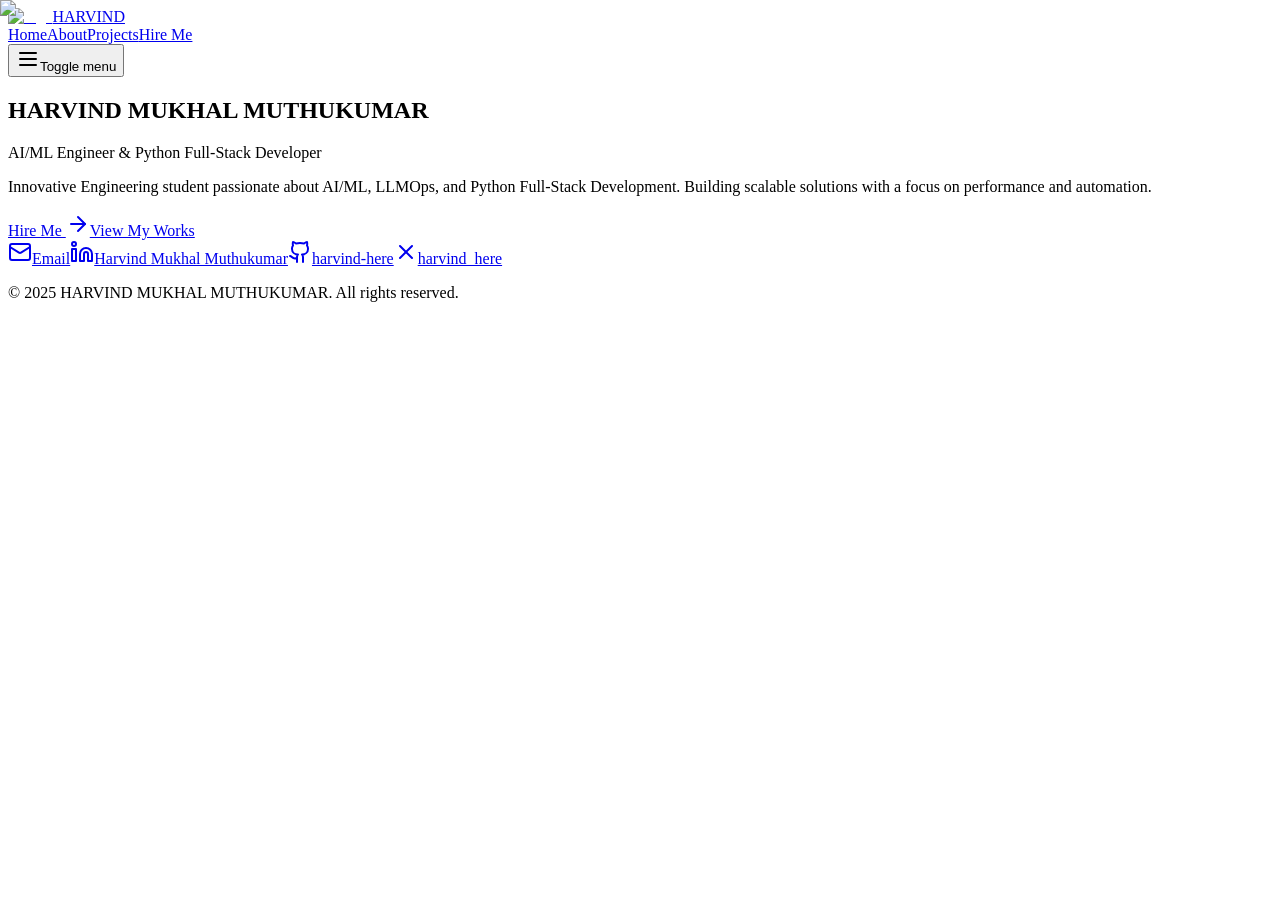
==== commit c8e41edc: "deploy: ebdc463ee15575fc196bd25fc5a2868eb40e90c2" ====
--- a/index.html
+++ b/index.html
@@ -1 +1 @@
-<!DOCTYPE html><html lang="en"><head><meta charSet="utf-8"/><meta name="viewport" content="width=device-width, initial-scale=1"/><link rel="preload" as="image" href="/banner.png"/><link rel="stylesheet" href="/harvind-here/_next/static/css/4916adcf22fd5f1d.css" data-precedence="next"/><link rel="preload" as="script" fetchPriority="low" href="/harvind-here/_next/static/chunks/webpack-43245dc63165f4c6.js"/><script src="/harvind-here/_next/static/chunks/4bd1b696-8a3c458bdab8bf04.js" async=""></script><script src="/harvind-here/_next/static/chunks/684-f222c90a8878ad80.js" async=""></script><script src="/harvind-here/_next/static/chunks/main-app-38ab38d7d485baa4.js" async=""></script><script src="/harvind-here/_next/static/chunks/874-a724f26d2fe7d088.js" async=""></script><script src="/harvind-here/_next/static/chunks/63-64b5b3e806113a45.js" async=""></script><script src="/harvind-here/_next/static/chunks/31-5e7b37f2ca894714.js" async=""></script><script src="/harvind-here/_next/static/chunks/260-30f3edceb50ec560.js" async=""></script><script src="/harvind-here/_next/static/chunks/app/layout-d1db19fe2b25e6b2.js" async=""></script><script src="/harvind-here/_next/static/chunks/app/page-a666f82be77f9260.js" async=""></script><link rel="preconnect" href="https://fonts.googleapis.com"/><link rel="preconnect" href="https://fonts.gstatic.com" crossorigin="anonymous"/><link href="https://fonts.googleapis.com/css2?family=Inter:wght@400;500;600;700&amp;display=swap" rel="stylesheet"/><link href="https://fonts.googleapis.com/css2?family=Space+Grotesk:wght@400;500;600;700&amp;display=swap" rel="stylesheet"/><title>Harvind Mukhal Muthukumar | Personal Portfolio</title><meta name="description" content="Personal portfolio of Harvind Mukhal Muthukumar, an AI/ML Engineer and Full-Stack Developer."/><link rel="icon" href="/harvind-here/favicon.ico" type="image/x-icon" sizes="3968x3968"/><script>document.querySelectorAll('body link[rel="icon"], body link[rel="apple-touch-icon"]').forEach(el => document.head.appendChild(el))</script><script src="/harvind-here/_next/static/chunks/polyfills-42372ed130431b0a.js" noModule=""></script></head><body class="font-body antialiased"><div class="flex min-h-screen flex-col"><header class="main-navbar sticky top-0 z-50 w-full border-b border-border/40 bg-background/95 backdrop-blur supports-[backdrop-filter]:bg-background/60"><div class="container flex h-16 max-w-screen-2xl items-center justify-between"><a class="flex items-center space-x-2 group" href="/harvind-here"><img alt="logo" loading="lazy" width="32" height="32" decoding="async" data-nimg="1" class="rounded-full object-cover object-top transition-transform duration-200 group-hover:scale-110" style="color:transparent" src="/pfp.png"/><span class="font-headline text-xl font-bold text-foreground">HARVIND<!-- --> </span></a><nav class="hidden md:flex items-center space-x-1"><a class="px-3 py-2 rounded-md text-sm transition-colors hover:text-primary text-primary font-semibold" href="/harvind-here">Home</a><a class="px-3 py-2 rounded-md text-sm font-medium transition-colors text-foreground/70 hover:text-foreground" href="/harvind-here/about">About</a><a class="px-3 py-2 rounded-md text-sm font-medium transition-colors text-foreground/70 hover:text-foreground" href="/harvind-here/projects">Projects</a><a class="px-3 py-2 rounded-md text-sm font-medium transition-colors text-foreground/70 hover:text-foreground" href="/harvind-here/hire-me">Hire Me</a></nav><div class="md:hidden"><button class="inline-flex items-center justify-center gap-2 whitespace-nowrap rounded-md text-sm font-medium ring-offset-background transition-colors focus-visible:outline-none focus-visible:ring-2 focus-visible:ring-ring focus-visible:ring-offset-2 disabled:pointer-events-none disabled:opacity-50 [&amp;_svg]:pointer-events-none [&amp;_svg]:size-4 [&amp;_svg]:shrink-0 hover:bg-accent hover:text-accent-foreground h-10 w-10" type="button" aria-haspopup="dialog" aria-expanded="false" aria-controls="radix-«Rddb»" data-state="closed"><svg xmlns="http://www.w3.org/2000/svg" width="24" height="24" viewBox="0 0 24 24" fill="none" stroke="currentColor" stroke-width="2" stroke-linecap="round" stroke-linejoin="round" class="lucide lucide-menu h-6 w-6"><line x1="4" x2="20" y1="12" y2="12"></line><line x1="4" x2="20" y1="6" y2="6"></line><line x1="4" x2="20" y1="18" y2="18"></line></svg><span class="sr-only">Toggle menu</span></button></div></div></header><main class="flex-grow"><section class="flex flex-col items-center justify-center overflow-hidden transition-all duration-[1500ms] ease-out min-h-screen w-full p-4 bg-[#7e7d7e]"><div class="absolute inset-0 -z-10 transition-opacity duration-[1500ms] ease-out opacity-30"><img alt="Hero Banner Background" data-ai-hint="abstract technology" decoding="async" data-nimg="fill" class="object-cover transform scale-150 filter blur-xl" style="position:absolute;height:100%;width:100%;left:0;top:0;right:0;bottom:0;color:transparent" src="/banner.png"/></div><div class="absolute inset-0 z-0 flex items-center justify-center p-4 xl:p-8 lg:p-12 pointer-events-none transition-opacity duration-[1500ms] ease-out opacity-80"><div class="relative w-full h-full max-w-20xl"><img alt="Hero Banner" data-ai-hint="abstract technology" decoding="async" data-nimg="fill" class="object-contain transform scale-120 drop-shadow-2xl filter blur-sm" style="position:absolute;height:100%;width:100%;left:0;top:0;right:0;bottom:0;color:transparent" src="/banner.png"/></div></div><div class="container mx-auto text-center relative z-20 transition-all duration-1000 ease-out opacity-0 translate-y-10"><h1 class="font-headline text-4xl md:text-6xl lg:text-7xl font-bold mb-6 tracking-tight text-white shadow-lg">HARVIND MUKHAL MUTHUKUMAR</h1><p class="font-headline text-2xl md:text-3xl text-primary-foreground mb-8">AI/ML Engineer &amp; Python Full-Stack Developer</p><p class="max-w-2xl mx-auto text-lg text-slate-200 mb-10">Innovative Engineering student passionate about AI/ML, LLMOps, and Python Full-Stack Development. Building scalable solutions with a focus on performance and automation.</p><div class="space-x-4"><a class="inline-flex items-center justify-center gap-2 whitespace-nowrap text-sm ring-offset-background transition-colors focus-visible:outline-none focus-visible:ring-2 focus-visible:ring-ring focus-visible:ring-offset-2 disabled:pointer-events-none disabled:opacity-50 [&amp;_svg]:pointer-events-none [&amp;_svg]:size-4 [&amp;_svg]:shrink-0 bg-primary text-primary-foreground hover:bg-primary/90 h-11 rounded-md px-8 font-medium" href="/harvind-here/hire-me">Hire Me  <svg xmlns="http://www.w3.org/2000/svg" width="24" height="24" viewBox="0 0 24 24" fill="none" stroke="currentColor" stroke-width="2" stroke-linecap="round" stroke-linejoin="round" class="lucide lucide-arrow-right ml-2 h-5 w-5"><path d="M5 12h14"></path><path d="m12 5 7 7-7 7"></path></svg></a><a class="inline-flex items-center justify-center gap-2 whitespace-nowrap text-sm ring-offset-background transition-colors focus-visible:outline-none focus-visible:ring-2 focus-visible:ring-ring focus-visible:ring-offset-2 disabled:pointer-events-none disabled:opacity-50 [&amp;_svg]:pointer-events-none [&amp;_svg]:size-4 [&amp;_svg]:shrink-0 border hover:text-accent-foreground h-11 rounded-md px-8 font-medium bg-white/10 hover:bg-white/20 text-white border-white/50 hover:border-white/70" href="/harvind-here/projects">View My Works</a></div></div></section><!--$--><!--/$--><!--$--><!--/$--></main><footer class="main-footer border-t border-border/40 bg-background/95"><div class="container mx-auto py-12 px-4 md:px-6 lg:px-8"><div class="flex flex-col items-center gap-8"><div class="flex flex-wrap justify-center gap-x-6 gap-y-4"><a target="_blank" rel="noopener noreferrer" class="flex items-center gap-2 text-muted-foreground hover:text-primary transition-colors" aria-label="Email" href="mailto:harvindmukhal3@gmail.com"><svg xmlns="http://www.w3.org/2000/svg" width="24" height="24" viewBox="0 0 24 24" fill="none" stroke="currentColor" stroke-width="2" stroke-linecap="round" stroke-linejoin="round" class="lucide lucide-mail h-5 w-5"><rect width="20" height="16" x="2" y="4" rx="2"></rect><path d="m22 7-8.97 5.7a1.94 1.94 0 0 1-2.06 0L2 7"></path></svg><span class="sr-only">Email</span></a><a target="_blank" rel="noopener noreferrer" class="flex items-center gap-2 text-muted-foreground hover:text-primary transition-colors" aria-label="LinkedIn" href="https://www.linkedin.com/in/harvind-mukhal-muthukumar-47561a24a/"><svg xmlns="http://www.w3.org/2000/svg" width="24" height="24" viewBox="0 0 24 24" fill="none" stroke="currentColor" stroke-width="2" stroke-linecap="round" stroke-linejoin="round" class="lucide lucide-linkedin h-5 w-5"><path d="M16 8a6 6 0 0 1 6 6v7h-4v-7a2 2 0 0 0-2-2 2 2 0 0 0-2 2v7h-4v-7a6 6 0 0 1 6-6z"></path><rect width="4" height="12" x="2" y="9"></rect><circle cx="4" cy="4" r="2"></circle></svg><span>Harvind Mukhal Muthukumar</span></a><a target="_blank" rel="noopener noreferrer" class="flex items-center gap-2 text-muted-foreground hover:text-primary transition-colors" aria-label="GitHub" href="https://github.com/harvind-here"><svg xmlns="http://www.w3.org/2000/svg" width="24" height="24" viewBox="0 0 24 24" fill="none" stroke="currentColor" stroke-width="2" stroke-linecap="round" stroke-linejoin="round" class="lucide lucide-github h-5 w-5"><path d="M15 22v-4a4.8 4.8 0 0 0-1-3.5c3 0 6-2 6-5.5.08-1.25-.27-2.48-1-3.5.28-1.15.28-2.35 0-3.5 0 0-1 0-3 1.5-2.64-.5-5.36-.5-8 0C6 2 5 2 5 2c-.3 1.15-.3 2.35 0 3.5A5.403 5.403 0 0 0 4 9c0 3.5 3 5.5 6 5.5-.39.49-.68 1.05-.85 1.65-.17.6-.22 1.23-.15 1.85v4"></path><path d="M9 18c-4.51 2-5-2-7-2"></path></svg><span>harvind-here</span></a><a target="_blank" rel="noopener noreferrer" class="flex items-center gap-2 text-muted-foreground hover:text-primary transition-colors" aria-label="X" href="https://x.com/harvind_here"><svg xmlns="http://www.w3.org/2000/svg" width="24" height="24" viewBox="0 0 24 24" fill="none" stroke="currentColor" stroke-width="2" stroke-linecap="round" stroke-linejoin="round" class="lucide lucide-x h-5 w-5"><path d="M18 6 6 18"></path><path d="m6 6 12 12"></path></svg><span>harvind_here</span></a></div><p class="text-sm text-muted-foreground text-center">© <!-- -->2025<!-- --> <!-- -->HARVIND MUKHAL MUTHUKUMAR<!-- -->. All rights reserved.</p></div></div></footer></div><div role="region" aria-label="Notifications (F8)" tabindex="-1" style="pointer-events:none"><ol tabindex="-1" class="fixed top-0 z-[100] flex max-h-screen w-full flex-col-reverse p-4 sm:bottom-0 sm:right-0 sm:top-auto sm:flex-col md:max-w-[420px]"></ol></div><script src="/harvind-here/_next/static/chunks/webpack-43245dc63165f4c6.js" async=""></script><script>(self.__next_f=self.__next_f||[]).push([0])</script><script>self.__next_f.push([1,"1:\"$Sreact.fragment\"\n2:I[7300,[\"874\",\"static/chunks/874-a724f26d2fe7d088.js\",\"63\",\"static/chunks/63-64b5b3e806113a45.js\",\"31\",\"static/chunks/31-5e7b37f2ca894714.js\",\"260\",\"static/chunks/260-30f3edceb50ec560.js\",\"177\",\"static/chunks/app/layout-d1db19fe2b25e6b2.js\"],\"default\"]\n3:I[7555,[],\"\"]\n4:I[1295,[],\"\"]\n5:I[6874,[\"874\",\"static/chunks/874-a724f26d2fe7d088.js\",\"63\",\"static/chunks/63-64b5b3e806113a45.js\",\"31\",\"static/chunks/31-5e7b37f2ca894714.js\",\"260\",\"static/chunks/260-30f3edceb50ec560.js\",\"177\",\"static/chunks/app/layout-d1db19fe2b25e6b2.js\"],\"\"]\n6:I[7323,[\"874\",\"static/chunks/874-a724f26d2fe7d088.js\",\"63\",\"static/chunks/63-64b5b3e806113a45.js\",\"31\",\"static/chunks/31-5e7b37f2ca894714.js\",\"260\",\"static/chunks/260-30f3edceb50ec560.js\",\"177\",\"static/chunks/app/layout-d1db19fe2b25e6b2.js\"],\"Toaster\"]\n7:I[894,[],\"ClientPageRoot\"]\n8:I[1962,[\"874\",\"static/chunks/874-a724f26d2fe7d088.js\",\"63\",\"static/chunks/63-64b5b3e806113a45.js\",\"31\",\"static/chunks/31-5e7b37f2ca894714.js\",\"974\",\"static/chunks/app/page-a666f82be77f9260.js\"],\"default\"]\nb:I[9665,[],\"MetadataBoundary\"]\nd:I[9665,[],\"OutletBoundary\"]\n10:I[4911,[],\"AsyncMetadataOutlet\"]\n12:I[9665,[],\"ViewportBoundary\"]\n14:I[6614,[],\"\"]\n:HL[\"/harvind-here/_next/static/css/4916adcf22fd5f1d.css\",\"style\"]\n"])</script><script>self.__next_f.push([1,"0:{\"P\":null,\"b\":\"cAlQZgAl2ybZpg7zex839\",\"p\":\"/harvind-here\",\"c\":[\"\",\"\"],\"i\":false,\"f\":[[[\"\",{\"children\":[\"__PAGE__\",{}]},\"$undefined\",\"$undefined\",true],[\"\",[\"$\",\"$1\",\"c\",{\"children\":[[[\"$\",\"link\",\"0\",{\"rel\":\"stylesheet\",\"href\":\"/harvind-here/_next/static/css/4916adcf22fd5f1d.css\",\"precedence\":\"next\",\"crossOrigin\":\"$undefined\",\"nonce\":\"$undefined\"}]],[\"$\",\"html\",null,{\"lang\":\"en\",\"suppressHydrationWarning\":true,\"children\":[[\"$\",\"head\",null,{\"children\":[[\"$\",\"link\",null,{\"rel\":\"preconnect\",\"href\":\"https://fonts.googleapis.com\"}],[\"$\",\"link\",null,{\"rel\":\"preconnect\",\"href\":\"https://fonts.gstatic.com\",\"crossOrigin\":\"anonymous\"}],[\"$\",\"link\",null,{\"href\":\"https://fonts.googleapis.com/css2?family=Inter:wght@400;500;600;700\u0026display=swap\",\"rel\":\"stylesheet\"}],[\"$\",\"link\",null,{\"href\":\"https://fonts.googleapis.com/css2?family=Space+Grotesk:wght@400;500;600;700\u0026display=swap\",\"rel\":\"stylesheet\"}]]}],[\"$\",\"body\",null,{\"className\":\"font-body antialiased\",\"children\":[[\"$\",\"div\",null,{\"className\":\"flex min-h-screen flex-col\",\"children\":[[\"$\",\"$L2\",null,{}],[\"$\",\"main\",null,{\"className\":\"flex-grow\",\"children\":[\"$\",\"$L3\",null,{\"parallelRouterKey\":\"children\",\"error\":\"$undefined\",\"errorStyles\":\"$undefined\",\"errorScripts\":\"$undefined\",\"template\":[\"$\",\"$L4\",null,{}],\"templateStyles\":\"$undefined\",\"templateScripts\":\"$undefined\",\"notFound\":[[[\"$\",\"title\",null,{\"children\":\"404: This page could not be found.\"}],[\"$\",\"div\",null,{\"style\":{\"fontFamily\":\"system-ui,\\\"Segoe UI\\\",Roboto,Helvetica,Arial,sans-serif,\\\"Apple Color Emoji\\\",\\\"Segoe UI Emoji\\\"\",\"height\":\"100vh\",\"textAlign\":\"center\",\"display\":\"flex\",\"flexDirection\":\"column\",\"alignItems\":\"center\",\"justifyContent\":\"center\"},\"children\":[\"$\",\"div\",null,{\"children\":[[\"$\",\"style\",null,{\"dangerouslySetInnerHTML\":{\"__html\":\"body{color:#000;background:#fff;margin:0}.next-error-h1{border-right:1px solid rgba(0,0,0,.3)}@media (prefers-color-scheme:dark){body{color:#fff;background:#000}.next-error-h1{border-right:1px solid rgba(255,255,255,.3)}}\"}}],[\"$\",\"h1\",null,{\"className\":\"next-error-h1\",\"style\":{\"display\":\"inline-block\",\"margin\":\"0 20px 0 0\",\"padding\":\"0 23px 0 0\",\"fontSize\":24,\"fontWeight\":500,\"verticalAlign\":\"top\",\"lineHeight\":\"49px\"},\"children\":404}],[\"$\",\"div\",null,{\"style\":{\"display\":\"inline-block\"},\"children\":[\"$\",\"h2\",null,{\"style\":{\"fontSize\":14,\"fontWeight\":400,\"lineHeight\":\"49px\",\"margin\":0},\"children\":\"This page could not be found.\"}]}]]}]}]],[]],\"forbidden\":\"$undefined\",\"unauthorized\":\"$undefined\"}]}],[\"$\",\"footer\",null,{\"className\":\"main-footer border-t border-border/40 bg-background/95\",\"children\":[\"$\",\"div\",null,{\"className\":\"container mx-auto py-12 px-4 md:px-6 lg:px-8\",\"children\":[\"$\",\"div\",null,{\"className\":\"flex flex-col items-center gap-8\",\"children\":[[\"$\",\"div\",null,{\"className\":\"flex flex-wrap justify-center gap-x-6 gap-y-4\",\"children\":[[\"$\",\"$L5\",\"Email\",{\"href\":\"mailto:harvindmukhal3@gmail.com\",\"target\":\"_blank\",\"rel\":\"noopener noreferrer\",\"className\":\"flex items-center gap-2 text-muted-foreground hover:text-primary transition-colors\",\"aria-label\":\"Email\",\"children\":[[\"$\",\"svg\",null,{\"ref\":\"$undefined\",\"xmlns\":\"http://www.w3.org/2000/svg\",\"width\":24,\"height\":24,\"viewBox\":\"0 0 24 24\",\"fill\":\"none\",\"stroke\":\"currentColor\",\"strokeWidth\":2,\"strokeLinecap\":\"round\",\"strokeLinejoin\":\"round\",\"className\":\"lucide lucide-mail h-5 w-5\",\"children\":[[\"$\",\"rect\",\"18n3k1\",{\"width\":\"20\",\"height\":\"16\",\"x\":\"2\",\"y\":\"4\",\"rx\":\"2\"}],[\"$\",\"path\",\"1ocrg3\",{\"d\":\"m22 7-8.97 5.7a1.94 1.94 0 0 1-2.06 0L2 7\"}],\"$undefined\"]}],[\"$\",\"span\",null,{\"className\":\"sr-only\",\"children\":\"Email\"}]]}],[\"$\",\"$L5\",\"LinkedIn\",{\"href\":\"https://www.linkedin.com/in/harvind-mukhal-muthukumar-47561a24a/\",\"target\":\"_blank\",\"rel\":\"noopener noreferrer\",\"className\":\"flex items-center gap-2 text-muted-foreground hover:text-primary transition-colors\",\"aria-label\":\"LinkedIn\",\"children\":[[\"$\",\"svg\",null,{\"ref\":\"$undefined\",\"xmlns\":\"http://www.w3.org/2000/svg\",\"width\":24,\"height\":24,\"viewBox\":\"0 0 24 24\",\"fill\":\"none\",\"stroke\":\"currentColor\",\"strokeWidth\":2,\"strokeLinecap\":\"round\",\"strokeLinejoin\":\"round\",\"className\":\"lucide lucide-linkedin h-5 w-5\",\"children\":[[\"$\",\"path\",\"c2jq9f\",{\"d\":\"M16 8a6 6 0 0 1 6 6v7h-4v-7a2 2 0 0 0-2-2 2 2 0 0 0-2 2v7h-4v-7a6 6 0 0 1 6-6z\"}],[\"$\",\"rect\",\"mk3on5\",{\"width\":\"4\",\"height\":\"12\",\"x\":\"2\",\"y\":\"9\"}],[\"$\",\"circle\",\"bt5ra8\",{\"cx\":\"4\",\"cy\":\"4\",\"r\":\"2\"}],\"$undefined\"]}],[\"$\",\"span\",null,{\"children\":\"Harvind Mukhal Muthukumar\"}]]}],[\"$\",\"$L5\",\"GitHub\",{\"href\":\"https://github.com/harvind-here\",\"target\":\"_blank\",\"rel\":\"noopener noreferrer\",\"className\":\"flex items-center gap-2 text-muted-foreground hover:text-primary transition-colors\",\"aria-label\":\"GitHub\",\"children\":[[\"$\",\"svg\",null,{\"ref\":\"$undefined\",\"xmlns\":\"http://www.w3.org/2000/svg\",\"width\":24,\"height\":24,\"viewBox\":\"0 0 24 24\",\"fill\":\"none\",\"stroke\":\"currentColor\",\"strokeWidth\":2,\"strokeLinecap\":\"round\",\"strokeLinejoin\":\"round\",\"className\":\"lucide lucide-github h-5 w-5\",\"children\":[[\"$\",\"path\",\"tonef\",{\"d\":\"M15 22v-4a4.8 4.8 0 0 0-1-3.5c3 0 6-2 6-5.5.08-1.25-.27-2.48-1-3.5.28-1.15.28-2.35 0-3.5 0 0-1 0-3 1.5-2.64-.5-5.36-.5-8 0C6 2 5 2 5 2c-.3 1.15-.3 2.35 0 3.5A5.403 5.403 0 0 0 4 9c0 3.5 3 5.5 6 5.5-.39.49-.68 1.05-.85 1.65-.17.6-.22 1.23-.15 1.85v4\"}],[\"$\",\"path\",\"9comsn\",{\"d\":\"M9 18c-4.51 2-5-2-7-2\"}],\"$undefined\"]}],[\"$\",\"span\",null,{\"children\":\"harvind-here\"}]]}],[\"$\",\"$L5\",\"X\",{\"href\":\"https://x.com/harvind_here\",\"target\":\"_blank\",\"rel\":\"noopener noreferrer\",\"className\":\"flex items-center gap-2 text-muted-foreground hover:text-primary transition-colors\",\"aria-label\":\"X\",\"children\":[[\"$\",\"svg\",null,{\"ref\":\"$undefined\",\"xmlns\":\"http://www.w3.org/2000/svg\",\"width\":24,\"height\":24,\"viewBox\":\"0 0 24 24\",\"fill\":\"none\",\"stroke\":\"currentColor\",\"strokeWidth\":2,\"strokeLinecap\":\"round\",\"strokeLinejoin\":\"round\",\"className\":\"lucide lucide-x h-5 w-5\",\"children\":[[\"$\",\"path\",\"1bl5f8\",{\"d\":\"M18 6 6 18\"}],[\"$\",\"path\",\"d8bk6v\",{\"d\":\"m6 6 12 12\"}],\"$undefined\"]}],[\"$\",\"span\",null,{\"children\":\"harvind_here\"}]]}]]}],[\"$\",\"p\",null,{\"className\":\"text-sm text-muted-foreground text-center\",\"children\":[\"© \",2025,\" \",\"HARVIND MUKHAL MUTHUKUMAR\",\". All rights reserved.\"]}]]}]}]}]]}],[\"$\",\"$L6\",null,{}]]}]]}]]}],{\"children\":[\"__PAGE__\",[\"$\",\"$1\",\"c\",{\"children\":[[\"$\",\"$L7\",null,{\"Component\":\"$8\",\"searchParams\":{},\"params\":{},\"promises\":[\"$@9\",\"$@a\"]}],[\"$\",\"$Lb\",null,{\"children\":\"$Lc\"}],null,[\"$\",\"$Ld\",null,{\"children\":[\"$Le\",\"$Lf\",[\"$\",\"$L10\",null,{\"promise\":\"$@11\"}]]}]]}],{},null,false]},null,false],[\"$\",\"$1\",\"h\",{\"children\":[null,[\"$\",\"$1\",\"WPGfloeSkTtnSp8VBJ7vg\",{\"children\":[[\"$\",\"$L12\",null,{\"children\":\"$L13\"}],null]}],null]}],false]],\"m\":\"$undefined\",\"G\":[\"$14\",\"$undefined\"],\"s\":false,\"S\":true}\n"])</script><script>self.__next_f.push([1,"15:\"$Sreact.suspense\"\n16:I[4911,[],\"AsyncMetadata\"]\n9:{}\na:{}\nc:[\"$\",\"$15\",null,{\"fallback\":null,\"children\":[\"$\",\"$L16\",null,{\"promise\":\"$@17\"}]}]\n"])</script><script>self.__next_f.push([1,"f:null\n"])</script><script>self.__next_f.push([1,"13:[[\"$\",\"meta\",\"0\",{\"charSet\":\"utf-8\"}],[\"$\",\"meta\",\"1\",{\"name\":\"viewport\",\"content\":\"width=device-width, initial-scale=1\"}]]\ne:null\n"])</script><script>self.__next_f.push([1,"17:{\"metadata\":[[\"$\",\"title\",\"0\",{\"children\":\"Harvind Mukhal Muthukumar | Personal Portfolio\"}],[\"$\",\"meta\",\"1\",{\"name\":\"description\",\"content\":\"Personal portfolio of Harvind Mukhal Muthukumar, an AI/ML Engineer and Full-Stack Developer.\"}],[\"$\",\"link\",\"2\",{\"rel\":\"icon\",\"href\":\"/harvind-here/favicon.ico\",\"type\":\"image/x-icon\",\"sizes\":\"3968x3968\"}]],\"error\":null,\"digest\":\"$undefined\"}\n11:{\"metadata\":\"$17:metadata\",\"error\":null,\"digest\":\"$undefined\"}\n"])</script></body></html>+<!DOCTYPE html><html lang="en"><head><meta charSet="utf-8"/><meta name="viewport" content="width=device-width, initial-scale=1"/><link rel="preload" as="image" href="/harvind-here/banner.png"/><link rel="stylesheet" href="/harvind-here/_next/static/css/4916adcf22fd5f1d.css" data-precedence="next"/><link rel="preload" as="script" fetchPriority="low" href="/harvind-here/_next/static/chunks/webpack-43245dc63165f4c6.js"/><script src="/harvind-here/_next/static/chunks/4bd1b696-8a3c458bdab8bf04.js" async=""></script><script src="/harvind-here/_next/static/chunks/684-f222c90a8878ad80.js" async=""></script><script src="/harvind-here/_next/static/chunks/main-app-38ab38d7d485baa4.js" async=""></script><script src="/harvind-here/_next/static/chunks/874-a724f26d2fe7d088.js" async=""></script><script src="/harvind-here/_next/static/chunks/63-64b5b3e806113a45.js" async=""></script><script src="/harvind-here/_next/static/chunks/31-5e7b37f2ca894714.js" async=""></script><script src="/harvind-here/_next/static/chunks/260-30f3edceb50ec560.js" async=""></script><script src="/harvind-here/_next/static/chunks/app/layout-7d9182ee4b17b224.js" async=""></script><script src="/harvind-here/_next/static/chunks/app/page-c64158189e2907fd.js" async=""></script><link rel="preconnect" href="https://fonts.googleapis.com"/><link rel="preconnect" href="https://fonts.gstatic.com" crossorigin="anonymous"/><link href="https://fonts.googleapis.com/css2?family=Inter:wght@400;500;600;700&amp;display=swap" rel="stylesheet"/><link href="https://fonts.googleapis.com/css2?family=Space+Grotesk:wght@400;500;600;700&amp;display=swap" rel="stylesheet"/><title>Harvind Mukhal Muthukumar | Personal Portfolio</title><meta name="description" content="Personal portfolio of Harvind Mukhal Muthukumar, an AI/ML Engineer and Full-Stack Developer."/><link rel="icon" href="/harvind-here/favicon.ico" type="image/x-icon" sizes="3968x3968"/><script>document.querySelectorAll('body link[rel="icon"], body link[rel="apple-touch-icon"]').forEach(el => document.head.appendChild(el))</script><script src="/harvind-here/_next/static/chunks/polyfills-42372ed130431b0a.js" noModule=""></script></head><body class="font-body antialiased"><div class="flex min-h-screen flex-col"><header class="main-navbar sticky top-0 z-50 w-full border-b border-border/40 bg-background/95 backdrop-blur supports-[backdrop-filter]:bg-background/60"><div class="container flex h-16 max-w-screen-2xl items-center justify-between"><a class="flex items-center space-x-2 group" href="/harvind-here"><img alt="logo" loading="lazy" width="32" height="32" decoding="async" data-nimg="1" class="rounded-full object-cover object-top transition-transform duration-200 group-hover:scale-110" style="color:transparent" src="/harvind-here/pfp.png"/><span class="font-headline text-xl font-bold text-foreground">HARVIND<!-- --> </span></a><nav class="hidden md:flex items-center space-x-1"><a class="px-3 py-2 rounded-md text-sm transition-colors hover:text-primary text-primary font-semibold" href="/harvind-here">Home</a><a class="px-3 py-2 rounded-md text-sm font-medium transition-colors text-foreground/70 hover:text-foreground" href="/harvind-here/about">About</a><a class="px-3 py-2 rounded-md text-sm font-medium transition-colors text-foreground/70 hover:text-foreground" href="/harvind-here/projects">Projects</a><a class="px-3 py-2 rounded-md text-sm font-medium transition-colors text-foreground/70 hover:text-foreground" href="/harvind-here/hire-me">Hire Me</a></nav><div class="md:hidden"><button class="inline-flex items-center justify-center gap-2 whitespace-nowrap rounded-md text-sm font-medium ring-offset-background transition-colors focus-visible:outline-none focus-visible:ring-2 focus-visible:ring-ring focus-visible:ring-offset-2 disabled:pointer-events-none disabled:opacity-50 [&amp;_svg]:pointer-events-none [&amp;_svg]:size-4 [&amp;_svg]:shrink-0 hover:bg-accent hover:text-accent-foreground h-10 w-10" type="button" aria-haspopup="dialog" aria-expanded="false" aria-controls="radix-«Rddb»" data-state="closed"><svg xmlns="http://www.w3.org/2000/svg" width="24" height="24" viewBox="0 0 24 24" fill="none" stroke="currentColor" stroke-width="2" stroke-linecap="round" stroke-linejoin="round" class="lucide lucide-menu h-6 w-6"><line x1="4" x2="20" y1="12" y2="12"></line><line x1="4" x2="20" y1="6" y2="6"></line><line x1="4" x2="20" y1="18" y2="18"></line></svg><span class="sr-only">Toggle menu</span></button></div></div></header><main class="flex-grow"><section class="flex flex-col items-center justify-center overflow-hidden transition-all duration-[1500ms] ease-out min-h-screen w-full p-4 bg-[#7e7d7e]"><div class="absolute inset-0 -z-10 transition-opacity duration-[1500ms] ease-out opacity-30"><img alt="Hero Banner Background" data-ai-hint="abstract technology" decoding="async" data-nimg="fill" class="object-cover transform scale-150 filter blur-xl" style="position:absolute;height:100%;width:100%;left:0;top:0;right:0;bottom:0;color:transparent" src="/harvind-here/banner.png"/></div><div class="absolute inset-0 z-0 flex items-center justify-center p-4 xl:p-8 lg:p-12 pointer-events-none transition-opacity duration-[1500ms] ease-out opacity-80"><div class="relative w-full h-full max-w-20xl"><img alt="Hero Banner" data-ai-hint="abstract technology" decoding="async" data-nimg="fill" class="object-contain transform scale-120 drop-shadow-2xl filter blur-sm" style="position:absolute;height:100%;width:100%;left:0;top:0;right:0;bottom:0;color:transparent" src="/harvind-here/banner.png"/></div></div><div class="container mx-auto text-center relative z-20 transition-all duration-1000 ease-out opacity-0 translate-y-10"><h1 class="font-headline text-4xl md:text-6xl lg:text-7xl font-bold mb-6 tracking-tight text-white shadow-lg">HARVIND MUKHAL MUTHUKUMAR</h1><p class="font-headline text-2xl md:text-3xl text-primary-foreground mb-8">AI/ML Engineer &amp; Python Full-Stack Developer</p><p class="max-w-2xl mx-auto text-lg text-slate-200 mb-10">Innovative Engineering student passionate about AI/ML, LLMOps, and Python Full-Stack Development. Building scalable solutions with a focus on performance and automation.</p><div class="space-x-4"><a class="inline-flex items-center justify-center gap-2 whitespace-nowrap text-sm ring-offset-background transition-colors focus-visible:outline-none focus-visible:ring-2 focus-visible:ring-ring focus-visible:ring-offset-2 disabled:pointer-events-none disabled:opacity-50 [&amp;_svg]:pointer-events-none [&amp;_svg]:size-4 [&amp;_svg]:shrink-0 bg-primary text-primary-foreground hover:bg-primary/90 h-11 rounded-md px-8 font-medium" href="/harvind-here/hire-me">Hire Me  <svg xmlns="http://www.w3.org/2000/svg" width="24" height="24" viewBox="0 0 24 24" fill="none" stroke="currentColor" stroke-width="2" stroke-linecap="round" stroke-linejoin="round" class="lucide lucide-arrow-right ml-2 h-5 w-5"><path d="M5 12h14"></path><path d="m12 5 7 7-7 7"></path></svg></a><a class="inline-flex items-center justify-center gap-2 whitespace-nowrap text-sm ring-offset-background transition-colors focus-visible:outline-none focus-visible:ring-2 focus-visible:ring-ring focus-visible:ring-offset-2 disabled:pointer-events-none disabled:opacity-50 [&amp;_svg]:pointer-events-none [&amp;_svg]:size-4 [&amp;_svg]:shrink-0 border hover:text-accent-foreground h-11 rounded-md px-8 font-medium bg-white/10 hover:bg-white/20 text-white border-white/50 hover:border-white/70" href="/harvind-here/projects">View My Works</a></div></div></section><!--$--><!--/$--><!--$--><!--/$--></main><footer class="main-footer border-t border-border/40 bg-background/95"><div class="container mx-auto py-12 px-4 md:px-6 lg:px-8"><div class="flex flex-col items-center gap-8"><div class="flex flex-wrap justify-center gap-x-6 gap-y-4"><a target="_blank" rel="noopener noreferrer" class="flex items-center gap-2 text-muted-foreground hover:text-primary transition-colors" aria-label="Email" href="mailto:harvindmukhal3@gmail.com"><svg xmlns="http://www.w3.org/2000/svg" width="24" height="24" viewBox="0 0 24 24" fill="none" stroke="currentColor" stroke-width="2" stroke-linecap="round" stroke-linejoin="round" class="lucide lucide-mail h-5 w-5"><rect width="20" height="16" x="2" y="4" rx="2"></rect><path d="m22 7-8.97 5.7a1.94 1.94 0 0 1-2.06 0L2 7"></path></svg><span class="sr-only">Email</span></a><a target="_blank" rel="noopener noreferrer" class="flex items-center gap-2 text-muted-foreground hover:text-primary transition-colors" aria-label="LinkedIn" href="https://www.linkedin.com/in/harvind-mukhal-muthukumar-47561a24a/"><svg xmlns="http://www.w3.org/2000/svg" width="24" height="24" viewBox="0 0 24 24" fill="none" stroke="currentColor" stroke-width="2" stroke-linecap="round" stroke-linejoin="round" class="lucide lucide-linkedin h-5 w-5"><path d="M16 8a6 6 0 0 1 6 6v7h-4v-7a2 2 0 0 0-2-2 2 2 0 0 0-2 2v7h-4v-7a6 6 0 0 1 6-6z"></path><rect width="4" height="12" x="2" y="9"></rect><circle cx="4" cy="4" r="2"></circle></svg><span>Harvind Mukhal Muthukumar</span></a><a target="_blank" rel="noopener noreferrer" class="flex items-center gap-2 text-muted-foreground hover:text-primary transition-colors" aria-label="GitHub" href="https://github.com/harvind-here"><svg xmlns="http://www.w3.org/2000/svg" width="24" height="24" viewBox="0 0 24 24" fill="none" stroke="currentColor" stroke-width="2" stroke-linecap="round" stroke-linejoin="round" class="lucide lucide-github h-5 w-5"><path d="M15 22v-4a4.8 4.8 0 0 0-1-3.5c3 0 6-2 6-5.5.08-1.25-.27-2.48-1-3.5.28-1.15.28-2.35 0-3.5 0 0-1 0-3 1.5-2.64-.5-5.36-.5-8 0C6 2 5 2 5 2c-.3 1.15-.3 2.35 0 3.5A5.403 5.403 0 0 0 4 9c0 3.5 3 5.5 6 5.5-.39.49-.68 1.05-.85 1.65-.17.6-.22 1.23-.15 1.85v4"></path><path d="M9 18c-4.51 2-5-2-7-2"></path></svg><span>harvind-here</span></a><a target="_blank" rel="noopener noreferrer" class="flex items-center gap-2 text-muted-foreground hover:text-primary transition-colors" aria-label="X" href="https://x.com/harvind_here"><svg xmlns="http://www.w3.org/2000/svg" width="24" height="24" viewBox="0 0 24 24" fill="none" stroke="currentColor" stroke-width="2" stroke-linecap="round" stroke-linejoin="round" class="lucide lucide-x h-5 w-5"><path d="M18 6 6 18"></path><path d="m6 6 12 12"></path></svg><span>harvind_here</span></a></div><p class="text-sm text-muted-foreground text-center">© <!-- -->2025<!-- --> <!-- -->HARVIND MUKHAL MUTHUKUMAR<!-- -->. All rights reserved.</p></div></div></footer></div><div role="region" aria-label="Notifications (F8)" tabindex="-1" style="pointer-events:none"><ol tabindex="-1" class="fixed top-0 z-[100] flex max-h-screen w-full flex-col-reverse p-4 sm:bottom-0 sm:right-0 sm:top-auto sm:flex-col md:max-w-[420px]"></ol></div><script src="/harvind-here/_next/static/chunks/webpack-43245dc63165f4c6.js" async=""></script><script>(self.__next_f=self.__next_f||[]).push([0])</script><script>self.__next_f.push([1,"1:\"$Sreact.fragment\"\n2:I[7300,[\"874\",\"static/chunks/874-a724f26d2fe7d088.js\",\"63\",\"static/chunks/63-64b5b3e806113a45.js\",\"31\",\"static/chunks/31-5e7b37f2ca894714.js\",\"260\",\"static/chunks/260-30f3edceb50ec560.js\",\"177\",\"static/chunks/app/layout-7d9182ee4b17b224.js\"],\"default\"]\n3:I[7555,[],\"\"]\n4:I[1295,[],\"\"]\n5:I[6874,[\"874\",\"static/chunks/874-a724f26d2fe7d088.js\",\"63\",\"static/chunks/63-64b5b3e806113a45.js\",\"31\",\"static/chunks/31-5e7b37f2ca894714.js\",\"260\",\"static/chunks/260-30f3edceb50ec560.js\",\"177\",\"static/chunks/app/layout-7d9182ee4b17b224.js\"],\"\"]\n6:I[7323,[\"874\",\"static/chunks/874-a724f26d2fe7d088.js\",\"63\",\"static/chunks/63-64b5b3e806113a45.js\",\"31\",\"static/chunks/31-5e7b37f2ca894714.js\",\"260\",\"static/chunks/260-30f3edceb50ec560.js\",\"177\",\"static/chunks/app/layout-7d9182ee4b17b224.js\"],\"Toaster\"]\n7:I[894,[],\"ClientPageRoot\"]\n8:I[1962,[\"874\",\"static/chunks/874-a724f26d2fe7d088.js\",\"63\",\"static/chunks/63-64b5b3e806113a45.js\",\"31\",\"static/chunks/31-5e7b37f2ca894714.js\",\"974\",\"static/chunks/app/page-c64158189e2907fd.js\"],\"default\"]\nb:I[9665,[],\"MetadataBoundary\"]\nd:I[9665,[],\"OutletBoundary\"]\n10:I[4911,[],\"AsyncMetadataOutlet\"]\n12:I[9665,[],\"ViewportBoundary\"]\n14:I[6614,[],\"\"]\n:HL[\"/harvind-here/_next/static/css/4916adcf22fd5f1d.css\",\"style\"]\n"])</script><script>self.__next_f.push([1,"0:{\"P\":null,\"b\":\"XM1Bq5j_Hn2S84R4DNoGY\",\"p\":\"/harvind-here\",\"c\":[\"\",\"\"],\"i\":false,\"f\":[[[\"\",{\"children\":[\"__PAGE__\",{}]},\"$undefined\",\"$undefined\",true],[\"\",[\"$\",\"$1\",\"c\",{\"children\":[[[\"$\",\"link\",\"0\",{\"rel\":\"stylesheet\",\"href\":\"/harvind-here/_next/static/css/4916adcf22fd5f1d.css\",\"precedence\":\"next\",\"crossOrigin\":\"$undefined\",\"nonce\":\"$undefined\"}]],[\"$\",\"html\",null,{\"lang\":\"en\",\"suppressHydrationWarning\":true,\"children\":[[\"$\",\"head\",null,{\"children\":[[\"$\",\"link\",null,{\"rel\":\"preconnect\",\"href\":\"https://fonts.googleapis.com\"}],[\"$\",\"link\",null,{\"rel\":\"preconnect\",\"href\":\"https://fonts.gstatic.com\",\"crossOrigin\":\"anonymous\"}],[\"$\",\"link\",null,{\"href\":\"https://fonts.googleapis.com/css2?family=Inter:wght@400;500;600;700\u0026display=swap\",\"rel\":\"stylesheet\"}],[\"$\",\"link\",null,{\"href\":\"https://fonts.googleapis.com/css2?family=Space+Grotesk:wght@400;500;600;700\u0026display=swap\",\"rel\":\"stylesheet\"}]]}],[\"$\",\"body\",null,{\"className\":\"font-body antialiased\",\"children\":[[\"$\",\"div\",null,{\"className\":\"flex min-h-screen flex-col\",\"children\":[[\"$\",\"$L2\",null,{}],[\"$\",\"main\",null,{\"className\":\"flex-grow\",\"children\":[\"$\",\"$L3\",null,{\"parallelRouterKey\":\"children\",\"error\":\"$undefined\",\"errorStyles\":\"$undefined\",\"errorScripts\":\"$undefined\",\"template\":[\"$\",\"$L4\",null,{}],\"templateStyles\":\"$undefined\",\"templateScripts\":\"$undefined\",\"notFound\":[[[\"$\",\"title\",null,{\"children\":\"404: This page could not be found.\"}],[\"$\",\"div\",null,{\"style\":{\"fontFamily\":\"system-ui,\\\"Segoe UI\\\",Roboto,Helvetica,Arial,sans-serif,\\\"Apple Color Emoji\\\",\\\"Segoe UI Emoji\\\"\",\"height\":\"100vh\",\"textAlign\":\"center\",\"display\":\"flex\",\"flexDirection\":\"column\",\"alignItems\":\"center\",\"justifyContent\":\"center\"},\"children\":[\"$\",\"div\",null,{\"children\":[[\"$\",\"style\",null,{\"dangerouslySetInnerHTML\":{\"__html\":\"body{color:#000;background:#fff;margin:0}.next-error-h1{border-right:1px solid rgba(0,0,0,.3)}@media (prefers-color-scheme:dark){body{color:#fff;background:#000}.next-error-h1{border-right:1px solid rgba(255,255,255,.3)}}\"}}],[\"$\",\"h1\",null,{\"className\":\"next-error-h1\",\"style\":{\"display\":\"inline-block\",\"margin\":\"0 20px 0 0\",\"padding\":\"0 23px 0 0\",\"fontSize\":24,\"fontWeight\":500,\"verticalAlign\":\"top\",\"lineHeight\":\"49px\"},\"children\":404}],[\"$\",\"div\",null,{\"style\":{\"display\":\"inline-block\"},\"children\":[\"$\",\"h2\",null,{\"style\":{\"fontSize\":14,\"fontWeight\":400,\"lineHeight\":\"49px\",\"margin\":0},\"children\":\"This page could not be found.\"}]}]]}]}]],[]],\"forbidden\":\"$undefined\",\"unauthorized\":\"$undefined\"}]}],[\"$\",\"footer\",null,{\"className\":\"main-footer border-t border-border/40 bg-background/95\",\"children\":[\"$\",\"div\",null,{\"className\":\"container mx-auto py-12 px-4 md:px-6 lg:px-8\",\"children\":[\"$\",\"div\",null,{\"className\":\"flex flex-col items-center gap-8\",\"children\":[[\"$\",\"div\",null,{\"className\":\"flex flex-wrap justify-center gap-x-6 gap-y-4\",\"children\":[[\"$\",\"$L5\",\"Email\",{\"href\":\"mailto:harvindmukhal3@gmail.com\",\"target\":\"_blank\",\"rel\":\"noopener noreferrer\",\"className\":\"flex items-center gap-2 text-muted-foreground hover:text-primary transition-colors\",\"aria-label\":\"Email\",\"children\":[[\"$\",\"svg\",null,{\"ref\":\"$undefined\",\"xmlns\":\"http://www.w3.org/2000/svg\",\"width\":24,\"height\":24,\"viewBox\":\"0 0 24 24\",\"fill\":\"none\",\"stroke\":\"currentColor\",\"strokeWidth\":2,\"strokeLinecap\":\"round\",\"strokeLinejoin\":\"round\",\"className\":\"lucide lucide-mail h-5 w-5\",\"children\":[[\"$\",\"rect\",\"18n3k1\",{\"width\":\"20\",\"height\":\"16\",\"x\":\"2\",\"y\":\"4\",\"rx\":\"2\"}],[\"$\",\"path\",\"1ocrg3\",{\"d\":\"m22 7-8.97 5.7a1.94 1.94 0 0 1-2.06 0L2 7\"}],\"$undefined\"]}],[\"$\",\"span\",null,{\"className\":\"sr-only\",\"children\":\"Email\"}]]}],[\"$\",\"$L5\",\"LinkedIn\",{\"href\":\"https://www.linkedin.com/in/harvind-mukhal-muthukumar-47561a24a/\",\"target\":\"_blank\",\"rel\":\"noopener noreferrer\",\"className\":\"flex items-center gap-2 text-muted-foreground hover:text-primary transition-colors\",\"aria-label\":\"LinkedIn\",\"children\":[[\"$\",\"svg\",null,{\"ref\":\"$undefined\",\"xmlns\":\"http://www.w3.org/2000/svg\",\"width\":24,\"height\":24,\"viewBox\":\"0 0 24 24\",\"fill\":\"none\",\"stroke\":\"currentColor\",\"strokeWidth\":2,\"strokeLinecap\":\"round\",\"strokeLinejoin\":\"round\",\"className\":\"lucide lucide-linkedin h-5 w-5\",\"children\":[[\"$\",\"path\",\"c2jq9f\",{\"d\":\"M16 8a6 6 0 0 1 6 6v7h-4v-7a2 2 0 0 0-2-2 2 2 0 0 0-2 2v7h-4v-7a6 6 0 0 1 6-6z\"}],[\"$\",\"rect\",\"mk3on5\",{\"width\":\"4\",\"height\":\"12\",\"x\":\"2\",\"y\":\"9\"}],[\"$\",\"circle\",\"bt5ra8\",{\"cx\":\"4\",\"cy\":\"4\",\"r\":\"2\"}],\"$undefined\"]}],[\"$\",\"span\",null,{\"children\":\"Harvind Mukhal Muthukumar\"}]]}],[\"$\",\"$L5\",\"GitHub\",{\"href\":\"https://github.com/harvind-here\",\"target\":\"_blank\",\"rel\":\"noopener noreferrer\",\"className\":\"flex items-center gap-2 text-muted-foreground hover:text-primary transition-colors\",\"aria-label\":\"GitHub\",\"children\":[[\"$\",\"svg\",null,{\"ref\":\"$undefined\",\"xmlns\":\"http://www.w3.org/2000/svg\",\"width\":24,\"height\":24,\"viewBox\":\"0 0 24 24\",\"fill\":\"none\",\"stroke\":\"currentColor\",\"strokeWidth\":2,\"strokeLinecap\":\"round\",\"strokeLinejoin\":\"round\",\"className\":\"lucide lucide-github h-5 w-5\",\"children\":[[\"$\",\"path\",\"tonef\",{\"d\":\"M15 22v-4a4.8 4.8 0 0 0-1-3.5c3 0 6-2 6-5.5.08-1.25-.27-2.48-1-3.5.28-1.15.28-2.35 0-3.5 0 0-1 0-3 1.5-2.64-.5-5.36-.5-8 0C6 2 5 2 5 2c-.3 1.15-.3 2.35 0 3.5A5.403 5.403 0 0 0 4 9c0 3.5 3 5.5 6 5.5-.39.49-.68 1.05-.85 1.65-.17.6-.22 1.23-.15 1.85v4\"}],[\"$\",\"path\",\"9comsn\",{\"d\":\"M9 18c-4.51 2-5-2-7-2\"}],\"$undefined\"]}],[\"$\",\"span\",null,{\"children\":\"harvind-here\"}]]}],[\"$\",\"$L5\",\"X\",{\"href\":\"https://x.com/harvind_here\",\"target\":\"_blank\",\"rel\":\"noopener noreferrer\",\"className\":\"flex items-center gap-2 text-muted-foreground hover:text-primary transition-colors\",\"aria-label\":\"X\",\"children\":[[\"$\",\"svg\",null,{\"ref\":\"$undefined\",\"xmlns\":\"http://www.w3.org/2000/svg\",\"width\":24,\"height\":24,\"viewBox\":\"0 0 24 24\",\"fill\":\"none\",\"stroke\":\"currentColor\",\"strokeWidth\":2,\"strokeLinecap\":\"round\",\"strokeLinejoin\":\"round\",\"className\":\"lucide lucide-x h-5 w-5\",\"children\":[[\"$\",\"path\",\"1bl5f8\",{\"d\":\"M18 6 6 18\"}],[\"$\",\"path\",\"d8bk6v\",{\"d\":\"m6 6 12 12\"}],\"$undefined\"]}],[\"$\",\"span\",null,{\"children\":\"harvind_here\"}]]}]]}],[\"$\",\"p\",null,{\"className\":\"text-sm text-muted-foreground text-center\",\"children\":[\"© \",2025,\" \",\"HARVIND MUKHAL MUTHUKUMAR\",\". All rights reserved.\"]}]]}]}]}]]}],[\"$\",\"$L6\",null,{}]]}]]}]]}],{\"children\":[\"__PAGE__\",[\"$\",\"$1\",\"c\",{\"children\":[[\"$\",\"$L7\",null,{\"Component\":\"$8\",\"searchParams\":{},\"params\":{},\"promises\":[\"$@9\",\"$@a\"]}],[\"$\",\"$Lb\",null,{\"children\":\"$Lc\"}],null,[\"$\",\"$Ld\",null,{\"children\":[\"$Le\",\"$Lf\",[\"$\",\"$L10\",null,{\"promise\":\"$@11\"}]]}]]}],{},null,false]},null,false],[\"$\",\"$1\",\"h\",{\"children\":[null,[\"$\",\"$1\",\"1POzEChQKcW8sjFbT8Xpg\",{\"children\":[[\"$\",\"$L12\",null,{\"children\":\"$L13\"}],null]}],null]}],false]],\"m\":\"$undefined\",\"G\":[\"$14\",\"$undefined\"],\"s\":false,\"S\":true}\n"])</script><script>self.__next_f.push([1,"15:\"$Sreact.suspense\"\n16:I[4911,[],\"AsyncMetadata\"]\n9:{}\na:{}\nc:[\"$\",\"$15\",null,{\"fallback\":null,\"children\":[\"$\",\"$L16\",null,{\"promise\":\"$@17\"}]}]\n"])</script><script>self.__next_f.push([1,"f:null\n"])</script><script>self.__next_f.push([1,"13:[[\"$\",\"meta\",\"0\",{\"charSet\":\"utf-8\"}],[\"$\",\"meta\",\"1\",{\"name\":\"viewport\",\"content\":\"width=device-width, initial-scale=1\"}]]\ne:null\n"])</script><script>self.__next_f.push([1,"17:{\"metadata\":[[\"$\",\"title\",\"0\",{\"children\":\"Harvind Mukhal Muthukumar | Personal Portfolio\"}],[\"$\",\"meta\",\"1\",{\"name\":\"description\",\"content\":\"Personal portfolio of Harvind Mukhal Muthukumar, an AI/ML Engineer and Full-Stack Developer.\"}],[\"$\",\"link\",\"2\",{\"rel\":\"icon\",\"href\":\"/harvind-here/favicon.ico\",\"type\":\"image/x-icon\",\"sizes\":\"3968x3968\"}]],\"error\":null,\"digest\":\"$undefined\"}\n11:{\"metadata\":\"$17:metadata\",\"error\":null,\"digest\":\"$undefined\"}\n"])</script></body></html>
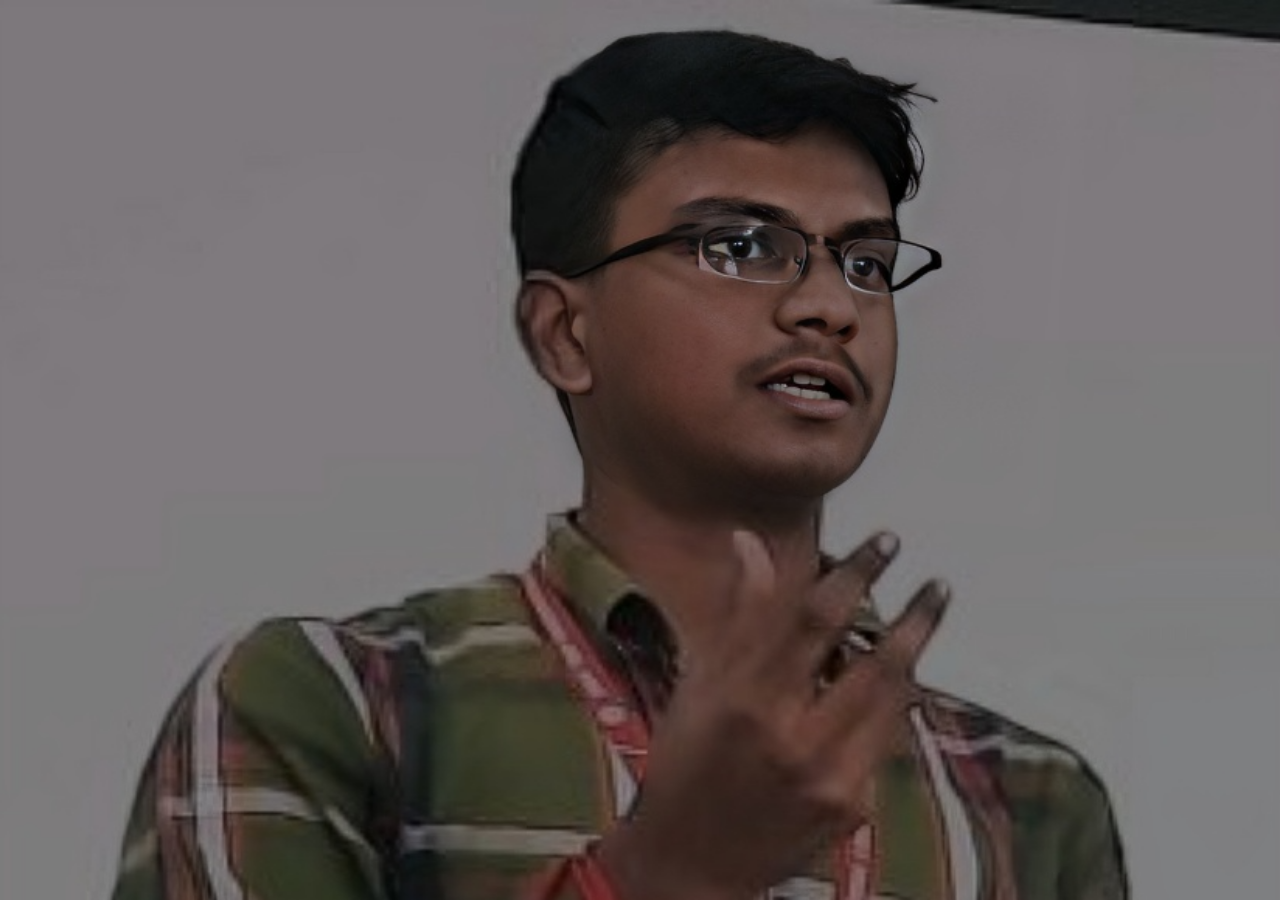
==== commit 668071bc: "deploy: 789209c72a5eff638d5461ee07146746f4d5e446" ====
--- a/index.html
+++ b/index.html
@@ -1 +1 @@
-<!DOCTYPE html><html lang="en"><head><meta charSet="utf-8"/><meta name="viewport" content="width=device-width, initial-scale=1"/><link rel="preload" as="image" href="/harvind-here/banner.png"/><link rel="stylesheet" href="/harvind-here/_next/static/css/4916adcf22fd5f1d.css" data-precedence="next"/><link rel="preload" as="script" fetchPriority="low" href="/harvind-here/_next/static/chunks/webpack-43245dc63165f4c6.js"/><script src="/harvind-here/_next/static/chunks/4bd1b696-8a3c458bdab8bf04.js" async=""></script><script src="/harvind-here/_next/static/chunks/684-f222c90a8878ad80.js" async=""></script><script src="/harvind-here/_next/static/chunks/main-app-38ab38d7d485baa4.js" async=""></script><script src="/harvind-here/_next/static/chunks/874-a724f26d2fe7d088.js" async=""></script><script src="/harvind-here/_next/static/chunks/63-64b5b3e806113a45.js" async=""></script><script src="/harvind-here/_next/static/chunks/31-5e7b37f2ca894714.js" async=""></script><script src="/harvind-here/_next/static/chunks/260-30f3edceb50ec560.js" async=""></script><script src="/harvind-here/_next/static/chunks/app/layout-7d9182ee4b17b224.js" async=""></script><script src="/harvind-here/_next/static/chunks/app/page-c64158189e2907fd.js" async=""></script><link rel="preconnect" href="https://fonts.googleapis.com"/><link rel="preconnect" href="https://fonts.gstatic.com" crossorigin="anonymous"/><link href="https://fonts.googleapis.com/css2?family=Inter:wght@400;500;600;700&amp;display=swap" rel="stylesheet"/><link href="https://fonts.googleapis.com/css2?family=Space+Grotesk:wght@400;500;600;700&amp;display=swap" rel="stylesheet"/><title>Harvind Mukhal Muthukumar | Personal Portfolio</title><meta name="description" content="Personal portfolio of Harvind Mukhal Muthukumar, an AI/ML Engineer and Full-Stack Developer."/><link rel="icon" href="/harvind-here/favicon.ico" type="image/x-icon" sizes="3968x3968"/><script>document.querySelectorAll('body link[rel="icon"], body link[rel="apple-touch-icon"]').forEach(el => document.head.appendChild(el))</script><script src="/harvind-here/_next/static/chunks/polyfills-42372ed130431b0a.js" noModule=""></script></head><body class="font-body antialiased"><div class="flex min-h-screen flex-col"><header class="main-navbar sticky top-0 z-50 w-full border-b border-border/40 bg-background/95 backdrop-blur supports-[backdrop-filter]:bg-background/60"><div class="container flex h-16 max-w-screen-2xl items-center justify-between"><a class="flex items-center space-x-2 group" href="/harvind-here"><img alt="logo" loading="lazy" width="32" height="32" decoding="async" data-nimg="1" class="rounded-full object-cover object-top transition-transform duration-200 group-hover:scale-110" style="color:transparent" src="/harvind-here/pfp.png"/><span class="font-headline text-xl font-bold text-foreground">HARVIND<!-- --> </span></a><nav class="hidden md:flex items-center space-x-1"><a class="px-3 py-2 rounded-md text-sm transition-colors hover:text-primary text-primary font-semibold" href="/harvind-here">Home</a><a class="px-3 py-2 rounded-md text-sm font-medium transition-colors text-foreground/70 hover:text-foreground" href="/harvind-here/about">About</a><a class="px-3 py-2 rounded-md text-sm font-medium transition-colors text-foreground/70 hover:text-foreground" href="/harvind-here/projects">Projects</a><a class="px-3 py-2 rounded-md text-sm font-medium transition-colors text-foreground/70 hover:text-foreground" href="/harvind-here/hire-me">Hire Me</a></nav><div class="md:hidden"><button class="inline-flex items-center justify-center gap-2 whitespace-nowrap rounded-md text-sm font-medium ring-offset-background transition-colors focus-visible:outline-none focus-visible:ring-2 focus-visible:ring-ring focus-visible:ring-offset-2 disabled:pointer-events-none disabled:opacity-50 [&amp;_svg]:pointer-events-none [&amp;_svg]:size-4 [&amp;_svg]:shrink-0 hover:bg-accent hover:text-accent-foreground h-10 w-10" type="button" aria-haspopup="dialog" aria-expanded="false" aria-controls="radix-«Rddb»" data-state="closed"><svg xmlns="http://www.w3.org/2000/svg" width="24" height="24" viewBox="0 0 24 24" fill="none" stroke="currentColor" stroke-width="2" stroke-linecap="round" stroke-linejoin="round" class="lucide lucide-menu h-6 w-6"><line x1="4" x2="20" y1="12" y2="12"></line><line x1="4" x2="20" y1="6" y2="6"></line><line x1="4" x2="20" y1="18" y2="18"></line></svg><span class="sr-only">Toggle menu</span></button></div></div></header><main class="flex-grow"><section class="flex flex-col items-center justify-center overflow-hidden transition-all duration-[1500ms] ease-out min-h-screen w-full p-4 bg-[#7e7d7e]"><div class="absolute inset-0 -z-10 transition-opacity duration-[1500ms] ease-out opacity-30"><img alt="Hero Banner Background" data-ai-hint="abstract technology" decoding="async" data-nimg="fill" class="object-cover transform scale-150 filter blur-xl" style="position:absolute;height:100%;width:100%;left:0;top:0;right:0;bottom:0;color:transparent" src="/harvind-here/banner.png"/></div><div class="absolute inset-0 z-0 flex items-center justify-center p-4 xl:p-8 lg:p-12 pointer-events-none transition-opacity duration-[1500ms] ease-out opacity-80"><div class="relative w-full h-full max-w-20xl"><img alt="Hero Banner" data-ai-hint="abstract technology" decoding="async" data-nimg="fill" class="object-contain transform scale-120 drop-shadow-2xl filter blur-sm" style="position:absolute;height:100%;width:100%;left:0;top:0;right:0;bottom:0;color:transparent" src="/harvind-here/banner.png"/></div></div><div class="container mx-auto text-center relative z-20 transition-all duration-1000 ease-out opacity-0 translate-y-10"><h1 class="font-headline text-4xl md:text-6xl lg:text-7xl font-bold mb-6 tracking-tight text-white shadow-lg">HARVIND MUKHAL MUTHUKUMAR</h1><p class="font-headline text-2xl md:text-3xl text-primary-foreground mb-8">AI/ML Engineer &amp; Python Full-Stack Developer</p><p class="max-w-2xl mx-auto text-lg text-slate-200 mb-10">Innovative Engineering student passionate about AI/ML, LLMOps, and Python Full-Stack Development. Building scalable solutions with a focus on performance and automation.</p><div class="space-x-4"><a class="inline-flex items-center justify-center gap-2 whitespace-nowrap text-sm ring-offset-background transition-colors focus-visible:outline-none focus-visible:ring-2 focus-visible:ring-ring focus-visible:ring-offset-2 disabled:pointer-events-none disabled:opacity-50 [&amp;_svg]:pointer-events-none [&amp;_svg]:size-4 [&amp;_svg]:shrink-0 bg-primary text-primary-foreground hover:bg-primary/90 h-11 rounded-md px-8 font-medium" href="/harvind-here/hire-me">Hire Me  <svg xmlns="http://www.w3.org/2000/svg" width="24" height="24" viewBox="0 0 24 24" fill="none" stroke="currentColor" stroke-width="2" stroke-linecap="round" stroke-linejoin="round" class="lucide lucide-arrow-right ml-2 h-5 w-5"><path d="M5 12h14"></path><path d="m12 5 7 7-7 7"></path></svg></a><a class="inline-flex items-center justify-center gap-2 whitespace-nowrap text-sm ring-offset-background transition-colors focus-visible:outline-none focus-visible:ring-2 focus-visible:ring-ring focus-visible:ring-offset-2 disabled:pointer-events-none disabled:opacity-50 [&amp;_svg]:pointer-events-none [&amp;_svg]:size-4 [&amp;_svg]:shrink-0 border hover:text-accent-foreground h-11 rounded-md px-8 font-medium bg-white/10 hover:bg-white/20 text-white border-white/50 hover:border-white/70" href="/harvind-here/projects">View My Works</a></div></div></section><!--$--><!--/$--><!--$--><!--/$--></main><footer class="main-footer border-t border-border/40 bg-background/95"><div class="container mx-auto py-12 px-4 md:px-6 lg:px-8"><div class="flex flex-col items-center gap-8"><div class="flex flex-wrap justify-center gap-x-6 gap-y-4"><a target="_blank" rel="noopener noreferrer" class="flex items-center gap-2 text-muted-foreground hover:text-primary transition-colors" aria-label="Email" href="mailto:harvindmukhal3@gmail.com"><svg xmlns="http://www.w3.org/2000/svg" width="24" height="24" viewBox="0 0 24 24" fill="none" stroke="currentColor" stroke-width="2" stroke-linecap="round" stroke-linejoin="round" class="lucide lucide-mail h-5 w-5"><rect width="20" height="16" x="2" y="4" rx="2"></rect><path d="m22 7-8.97 5.7a1.94 1.94 0 0 1-2.06 0L2 7"></path></svg><span class="sr-only">Email</span></a><a target="_blank" rel="noopener noreferrer" class="flex items-center gap-2 text-muted-foreground hover:text-primary transition-colors" aria-label="LinkedIn" href="https://www.linkedin.com/in/harvind-mukhal-muthukumar-47561a24a/"><svg xmlns="http://www.w3.org/2000/svg" width="24" height="24" viewBox="0 0 24 24" fill="none" stroke="currentColor" stroke-width="2" stroke-linecap="round" stroke-linejoin="round" class="lucide lucide-linkedin h-5 w-5"><path d="M16 8a6 6 0 0 1 6 6v7h-4v-7a2 2 0 0 0-2-2 2 2 0 0 0-2 2v7h-4v-7a6 6 0 0 1 6-6z"></path><rect width="4" height="12" x="2" y="9"></rect><circle cx="4" cy="4" r="2"></circle></svg><span>Harvind Mukhal Muthukumar</span></a><a target="_blank" rel="noopener noreferrer" class="flex items-center gap-2 text-muted-foreground hover:text-primary transition-colors" aria-label="GitHub" href="https://github.com/harvind-here"><svg xmlns="http://www.w3.org/2000/svg" width="24" height="24" viewBox="0 0 24 24" fill="none" stroke="currentColor" stroke-width="2" stroke-linecap="round" stroke-linejoin="round" class="lucide lucide-github h-5 w-5"><path d="M15 22v-4a4.8 4.8 0 0 0-1-3.5c3 0 6-2 6-5.5.08-1.25-.27-2.48-1-3.5.28-1.15.28-2.35 0-3.5 0 0-1 0-3 1.5-2.64-.5-5.36-.5-8 0C6 2 5 2 5 2c-.3 1.15-.3 2.35 0 3.5A5.403 5.403 0 0 0 4 9c0 3.5 3 5.5 6 5.5-.39.49-.68 1.05-.85 1.65-.17.6-.22 1.23-.15 1.85v4"></path><path d="M9 18c-4.51 2-5-2-7-2"></path></svg><span>harvind-here</span></a><a target="_blank" rel="noopener noreferrer" class="flex items-center gap-2 text-muted-foreground hover:text-primary transition-colors" aria-label="X" href="https://x.com/harvind_here"><svg xmlns="http://www.w3.org/2000/svg" width="24" height="24" viewBox="0 0 24 24" fill="none" stroke="currentColor" stroke-width="2" stroke-linecap="round" stroke-linejoin="round" class="lucide lucide-x h-5 w-5"><path d="M18 6 6 18"></path><path d="m6 6 12 12"></path></svg><span>harvind_here</span></a></div><p class="text-sm text-muted-foreground text-center">© <!-- -->2025<!-- --> <!-- -->HARVIND MUKHAL MUTHUKUMAR<!-- -->. All rights reserved.</p></div></div></footer></div><div role="region" aria-label="Notifications (F8)" tabindex="-1" style="pointer-events:none"><ol tabindex="-1" class="fixed top-0 z-[100] flex max-h-screen w-full flex-col-reverse p-4 sm:bottom-0 sm:right-0 sm:top-auto sm:flex-col md:max-w-[420px]"></ol></div><script src="/harvind-here/_next/static/chunks/webpack-43245dc63165f4c6.js" async=""></script><script>(self.__next_f=self.__next_f||[]).push([0])</script><script>self.__next_f.push([1,"1:\"$Sreact.fragment\"\n2:I[7300,[\"874\",\"static/chunks/874-a724f26d2fe7d088.js\",\"63\",\"static/chunks/63-64b5b3e806113a45.js\",\"31\",\"static/chunks/31-5e7b37f2ca894714.js\",\"260\",\"static/chunks/260-30f3edceb50ec560.js\",\"177\",\"static/chunks/app/layout-7d9182ee4b17b224.js\"],\"default\"]\n3:I[7555,[],\"\"]\n4:I[1295,[],\"\"]\n5:I[6874,[\"874\",\"static/chunks/874-a724f26d2fe7d088.js\",\"63\",\"static/chunks/63-64b5b3e806113a45.js\",\"31\",\"static/chunks/31-5e7b37f2ca894714.js\",\"260\",\"static/chunks/260-30f3edceb50ec560.js\",\"177\",\"static/chunks/app/layout-7d9182ee4b17b224.js\"],\"\"]\n6:I[7323,[\"874\",\"static/chunks/874-a724f26d2fe7d088.js\",\"63\",\"static/chunks/63-64b5b3e806113a45.js\",\"31\",\"static/chunks/31-5e7b37f2ca894714.js\",\"260\",\"static/chunks/260-30f3edceb50ec560.js\",\"177\",\"static/chunks/app/layout-7d9182ee4b17b224.js\"],\"Toaster\"]\n7:I[894,[],\"ClientPageRoot\"]\n8:I[1962,[\"874\",\"static/chunks/874-a724f26d2fe7d088.js\",\"63\",\"static/chunks/63-64b5b3e806113a45.js\",\"31\",\"static/chunks/31-5e7b37f2ca894714.js\",\"974\",\"static/chunks/app/page-c64158189e2907fd.js\"],\"default\"]\nb:I[9665,[],\"MetadataBoundary\"]\nd:I[9665,[],\"OutletBoundary\"]\n10:I[4911,[],\"AsyncMetadataOutlet\"]\n12:I[9665,[],\"ViewportBoundary\"]\n14:I[6614,[],\"\"]\n:HL[\"/harvind-here/_next/static/css/4916adcf22fd5f1d.css\",\"style\"]\n"])</script><script>self.__next_f.push([1,"0:{\"P\":null,\"b\":\"XM1Bq5j_Hn2S84R4DNoGY\",\"p\":\"/harvind-here\",\"c\":[\"\",\"\"],\"i\":false,\"f\":[[[\"\",{\"children\":[\"__PAGE__\",{}]},\"$undefined\",\"$undefined\",true],[\"\",[\"$\",\"$1\",\"c\",{\"children\":[[[\"$\",\"link\",\"0\",{\"rel\":\"stylesheet\",\"href\":\"/harvind-here/_next/static/css/4916adcf22fd5f1d.css\",\"precedence\":\"next\",\"crossOrigin\":\"$undefined\",\"nonce\":\"$undefined\"}]],[\"$\",\"html\",null,{\"lang\":\"en\",\"suppressHydrationWarning\":true,\"children\":[[\"$\",\"head\",null,{\"children\":[[\"$\",\"link\",null,{\"rel\":\"preconnect\",\"href\":\"https://fonts.googleapis.com\"}],[\"$\",\"link\",null,{\"rel\":\"preconnect\",\"href\":\"https://fonts.gstatic.com\",\"crossOrigin\":\"anonymous\"}],[\"$\",\"link\",null,{\"href\":\"https://fonts.googleapis.com/css2?family=Inter:wght@400;500;600;700\u0026display=swap\",\"rel\":\"stylesheet\"}],[\"$\",\"link\",null,{\"href\":\"https://fonts.googleapis.com/css2?family=Space+Grotesk:wght@400;500;600;700\u0026display=swap\",\"rel\":\"stylesheet\"}]]}],[\"$\",\"body\",null,{\"className\":\"font-body antialiased\",\"children\":[[\"$\",\"div\",null,{\"className\":\"flex min-h-screen flex-col\",\"children\":[[\"$\",\"$L2\",null,{}],[\"$\",\"main\",null,{\"className\":\"flex-grow\",\"children\":[\"$\",\"$L3\",null,{\"parallelRouterKey\":\"children\",\"error\":\"$undefined\",\"errorStyles\":\"$undefined\",\"errorScripts\":\"$undefined\",\"template\":[\"$\",\"$L4\",null,{}],\"templateStyles\":\"$undefined\",\"templateScripts\":\"$undefined\",\"notFound\":[[[\"$\",\"title\",null,{\"children\":\"404: This page could not be found.\"}],[\"$\",\"div\",null,{\"style\":{\"fontFamily\":\"system-ui,\\\"Segoe UI\\\",Roboto,Helvetica,Arial,sans-serif,\\\"Apple Color Emoji\\\",\\\"Segoe UI Emoji\\\"\",\"height\":\"100vh\",\"textAlign\":\"center\",\"display\":\"flex\",\"flexDirection\":\"column\",\"alignItems\":\"center\",\"justifyContent\":\"center\"},\"children\":[\"$\",\"div\",null,{\"children\":[[\"$\",\"style\",null,{\"dangerouslySetInnerHTML\":{\"__html\":\"body{color:#000;background:#fff;margin:0}.next-error-h1{border-right:1px solid rgba(0,0,0,.3)}@media (prefers-color-scheme:dark){body{color:#fff;background:#000}.next-error-h1{border-right:1px solid rgba(255,255,255,.3)}}\"}}],[\"$\",\"h1\",null,{\"className\":\"next-error-h1\",\"style\":{\"display\":\"inline-block\",\"margin\":\"0 20px 0 0\",\"padding\":\"0 23px 0 0\",\"fontSize\":24,\"fontWeight\":500,\"verticalAlign\":\"top\",\"lineHeight\":\"49px\"},\"children\":404}],[\"$\",\"div\",null,{\"style\":{\"display\":\"inline-block\"},\"children\":[\"$\",\"h2\",null,{\"style\":{\"fontSize\":14,\"fontWeight\":400,\"lineHeight\":\"49px\",\"margin\":0},\"children\":\"This page could not be found.\"}]}]]}]}]],[]],\"forbidden\":\"$undefined\",\"unauthorized\":\"$undefined\"}]}],[\"$\",\"footer\",null,{\"className\":\"main-footer border-t border-border/40 bg-background/95\",\"children\":[\"$\",\"div\",null,{\"className\":\"container mx-auto py-12 px-4 md:px-6 lg:px-8\",\"children\":[\"$\",\"div\",null,{\"className\":\"flex flex-col items-center gap-8\",\"children\":[[\"$\",\"div\",null,{\"className\":\"flex flex-wrap justify-center gap-x-6 gap-y-4\",\"children\":[[\"$\",\"$L5\",\"Email\",{\"href\":\"mailto:harvindmukhal3@gmail.com\",\"target\":\"_blank\",\"rel\":\"noopener noreferrer\",\"className\":\"flex items-center gap-2 text-muted-foreground hover:text-primary transition-colors\",\"aria-label\":\"Email\",\"children\":[[\"$\",\"svg\",null,{\"ref\":\"$undefined\",\"xmlns\":\"http://www.w3.org/2000/svg\",\"width\":24,\"height\":24,\"viewBox\":\"0 0 24 24\",\"fill\":\"none\",\"stroke\":\"currentColor\",\"strokeWidth\":2,\"strokeLinecap\":\"round\",\"strokeLinejoin\":\"round\",\"className\":\"lucide lucide-mail h-5 w-5\",\"children\":[[\"$\",\"rect\",\"18n3k1\",{\"width\":\"20\",\"height\":\"16\",\"x\":\"2\",\"y\":\"4\",\"rx\":\"2\"}],[\"$\",\"path\",\"1ocrg3\",{\"d\":\"m22 7-8.97 5.7a1.94 1.94 0 0 1-2.06 0L2 7\"}],\"$undefined\"]}],[\"$\",\"span\",null,{\"className\":\"sr-only\",\"children\":\"Email\"}]]}],[\"$\",\"$L5\",\"LinkedIn\",{\"href\":\"https://www.linkedin.com/in/harvind-mukhal-muthukumar-47561a24a/\",\"target\":\"_blank\",\"rel\":\"noopener noreferrer\",\"className\":\"flex items-center gap-2 text-muted-foreground hover:text-primary transition-colors\",\"aria-label\":\"LinkedIn\",\"children\":[[\"$\",\"svg\",null,{\"ref\":\"$undefined\",\"xmlns\":\"http://www.w3.org/2000/svg\",\"width\":24,\"height\":24,\"viewBox\":\"0 0 24 24\",\"fill\":\"none\",\"stroke\":\"currentColor\",\"strokeWidth\":2,\"strokeLinecap\":\"round\",\"strokeLinejoin\":\"round\",\"className\":\"lucide lucide-linkedin h-5 w-5\",\"children\":[[\"$\",\"path\",\"c2jq9f\",{\"d\":\"M16 8a6 6 0 0 1 6 6v7h-4v-7a2 2 0 0 0-2-2 2 2 0 0 0-2 2v7h-4v-7a6 6 0 0 1 6-6z\"}],[\"$\",\"rect\",\"mk3on5\",{\"width\":\"4\",\"height\":\"12\",\"x\":\"2\",\"y\":\"9\"}],[\"$\",\"circle\",\"bt5ra8\",{\"cx\":\"4\",\"cy\":\"4\",\"r\":\"2\"}],\"$undefined\"]}],[\"$\",\"span\",null,{\"children\":\"Harvind Mukhal Muthukumar\"}]]}],[\"$\",\"$L5\",\"GitHub\",{\"href\":\"https://github.com/harvind-here\",\"target\":\"_blank\",\"rel\":\"noopener noreferrer\",\"className\":\"flex items-center gap-2 text-muted-foreground hover:text-primary transition-colors\",\"aria-label\":\"GitHub\",\"children\":[[\"$\",\"svg\",null,{\"ref\":\"$undefined\",\"xmlns\":\"http://www.w3.org/2000/svg\",\"width\":24,\"height\":24,\"viewBox\":\"0 0 24 24\",\"fill\":\"none\",\"stroke\":\"currentColor\",\"strokeWidth\":2,\"strokeLinecap\":\"round\",\"strokeLinejoin\":\"round\",\"className\":\"lucide lucide-github h-5 w-5\",\"children\":[[\"$\",\"path\",\"tonef\",{\"d\":\"M15 22v-4a4.8 4.8 0 0 0-1-3.5c3 0 6-2 6-5.5.08-1.25-.27-2.48-1-3.5.28-1.15.28-2.35 0-3.5 0 0-1 0-3 1.5-2.64-.5-5.36-.5-8 0C6 2 5 2 5 2c-.3 1.15-.3 2.35 0 3.5A5.403 5.403 0 0 0 4 9c0 3.5 3 5.5 6 5.5-.39.49-.68 1.05-.85 1.65-.17.6-.22 1.23-.15 1.85v4\"}],[\"$\",\"path\",\"9comsn\",{\"d\":\"M9 18c-4.51 2-5-2-7-2\"}],\"$undefined\"]}],[\"$\",\"span\",null,{\"children\":\"harvind-here\"}]]}],[\"$\",\"$L5\",\"X\",{\"href\":\"https://x.com/harvind_here\",\"target\":\"_blank\",\"rel\":\"noopener noreferrer\",\"className\":\"flex items-center gap-2 text-muted-foreground hover:text-primary transition-colors\",\"aria-label\":\"X\",\"children\":[[\"$\",\"svg\",null,{\"ref\":\"$undefined\",\"xmlns\":\"http://www.w3.org/2000/svg\",\"width\":24,\"height\":24,\"viewBox\":\"0 0 24 24\",\"fill\":\"none\",\"stroke\":\"currentColor\",\"strokeWidth\":2,\"strokeLinecap\":\"round\",\"strokeLinejoin\":\"round\",\"className\":\"lucide lucide-x h-5 w-5\",\"children\":[[\"$\",\"path\",\"1bl5f8\",{\"d\":\"M18 6 6 18\"}],[\"$\",\"path\",\"d8bk6v\",{\"d\":\"m6 6 12 12\"}],\"$undefined\"]}],[\"$\",\"span\",null,{\"children\":\"harvind_here\"}]]}]]}],[\"$\",\"p\",null,{\"className\":\"text-sm text-muted-foreground text-center\",\"children\":[\"© \",2025,\" \",\"HARVIND MUKHAL MUTHUKUMAR\",\". All rights reserved.\"]}]]}]}]}]]}],[\"$\",\"$L6\",null,{}]]}]]}]]}],{\"children\":[\"__PAGE__\",[\"$\",\"$1\",\"c\",{\"children\":[[\"$\",\"$L7\",null,{\"Component\":\"$8\",\"searchParams\":{},\"params\":{},\"promises\":[\"$@9\",\"$@a\"]}],[\"$\",\"$Lb\",null,{\"children\":\"$Lc\"}],null,[\"$\",\"$Ld\",null,{\"children\":[\"$Le\",\"$Lf\",[\"$\",\"$L10\",null,{\"promise\":\"$@11\"}]]}]]}],{},null,false]},null,false],[\"$\",\"$1\",\"h\",{\"children\":[null,[\"$\",\"$1\",\"1POzEChQKcW8sjFbT8Xpg\",{\"children\":[[\"$\",\"$L12\",null,{\"children\":\"$L13\"}],null]}],null]}],false]],\"m\":\"$undefined\",\"G\":[\"$14\",\"$undefined\"],\"s\":false,\"S\":true}\n"])</script><script>self.__next_f.push([1,"15:\"$Sreact.suspense\"\n16:I[4911,[],\"AsyncMetadata\"]\n9:{}\na:{}\nc:[\"$\",\"$15\",null,{\"fallback\":null,\"children\":[\"$\",\"$L16\",null,{\"promise\":\"$@17\"}]}]\n"])</script><script>self.__next_f.push([1,"f:null\n"])</script><script>self.__next_f.push([1,"13:[[\"$\",\"meta\",\"0\",{\"charSet\":\"utf-8\"}],[\"$\",\"meta\",\"1\",{\"name\":\"viewport\",\"content\":\"width=device-width, initial-scale=1\"}]]\ne:null\n"])</script><script>self.__next_f.push([1,"17:{\"metadata\":[[\"$\",\"title\",\"0\",{\"children\":\"Harvind Mukhal Muthukumar | Personal Portfolio\"}],[\"$\",\"meta\",\"1\",{\"name\":\"description\",\"content\":\"Personal portfolio of Harvind Mukhal Muthukumar, an AI/ML Engineer and Full-Stack Developer.\"}],[\"$\",\"link\",\"2\",{\"rel\":\"icon\",\"href\":\"/harvind-here/favicon.ico\",\"type\":\"image/x-icon\",\"sizes\":\"3968x3968\"}]],\"error\":null,\"digest\":\"$undefined\"}\n11:{\"metadata\":\"$17:metadata\",\"error\":null,\"digest\":\"$undefined\"}\n"])</script></body></html>+<!DOCTYPE html><html lang="en"><head><meta charSet="utf-8"/><meta name="viewport" content="width=device-width, initial-scale=1"/><link rel="preload" as="image" href="/banner.png"/><link rel="stylesheet" href="/harvind-here/_next/static/css/4916adcf22fd5f1d.css" data-precedence="next"/><link rel="preload" as="script" fetchPriority="low" href="/harvind-here/_next/static/chunks/webpack-43245dc63165f4c6.js"/><script src="/harvind-here/_next/static/chunks/4bd1b696-8a3c458bdab8bf04.js" async=""></script><script src="/harvind-here/_next/static/chunks/684-ea7e586c43496fe1.js" async=""></script><script src="/harvind-here/_next/static/chunks/main-app-38ab38d7d485baa4.js" async=""></script><script src="/harvind-here/_next/static/chunks/874-a724f26d2fe7d088.js" async=""></script><script src="/harvind-here/_next/static/chunks/63-89971bc7489d0743.js" async=""></script><script src="/harvind-here/_next/static/chunks/31-091693dcfde9187c.js" async=""></script><script src="/harvind-here/_next/static/chunks/260-30f3edceb50ec560.js" async=""></script><script src="/harvind-here/_next/static/chunks/app/layout-d1db19fe2b25e6b2.js" async=""></script><script src="/harvind-here/_next/static/chunks/app/page-a666f82be77f9260.js" async=""></script><link rel="preconnect" href="https://fonts.googleapis.com"/><link rel="preconnect" href="https://fonts.gstatic.com" crossorigin="anonymous"/><link href="https://fonts.googleapis.com/css2?family=Inter:wght@400;500;600;700&amp;display=swap" rel="stylesheet"/><link href="https://fonts.googleapis.com/css2?family=Space+Grotesk:wght@400;500;600;700&amp;display=swap" rel="stylesheet"/><title>Harvind Mukhal Muthukumar | Personal Portfolio</title><meta name="description" content="Personal portfolio of Harvind Mukhal Muthukumar, an AI/ML Engineer and Full-Stack Developer."/><link rel="icon" href="/harvind-here/favicon.ico" type="image/x-icon" sizes="3968x3968"/><script>document.querySelectorAll('body link[rel="icon"], body link[rel="apple-touch-icon"]').forEach(el => document.head.appendChild(el))</script><script src="/harvind-here/_next/static/chunks/polyfills-42372ed130431b0a.js" noModule=""></script></head><body class="font-body antialiased"><div class="flex min-h-screen flex-col"><header class="main-navbar sticky top-0 z-50 w-full border-b border-border/40 bg-background/95 backdrop-blur supports-[backdrop-filter]:bg-background/60"><div class="container flex h-16 max-w-screen-2xl items-center justify-between"><a class="flex items-center space-x-2 group" href="/harvind-here/"><img alt="logo" loading="lazy" width="32" height="32" decoding="async" data-nimg="1" class="rounded-full object-cover object-top transition-transform duration-200 group-hover:scale-110" style="color:transparent" src="/pfp.png"/><span class="font-headline text-xl font-bold text-foreground">HARVIND<!-- --> </span></a><nav class="hidden md:flex items-center space-x-1"><a class="px-3 py-2 rounded-md text-sm transition-colors hover:text-primary text-primary font-semibold" href="/harvind-here/">Home</a><a class="px-3 py-2 rounded-md text-sm font-medium transition-colors text-foreground/70 hover:text-foreground" href="/harvind-here/about/">About</a><a class="px-3 py-2 rounded-md text-sm font-medium transition-colors text-foreground/70 hover:text-foreground" href="/harvind-here/projects/">Projects</a><a class="px-3 py-2 rounded-md text-sm font-medium transition-colors text-foreground/70 hover:text-foreground" href="/harvind-here/hire-me/">Hire Me</a></nav><div class="md:hidden"><button class="inline-flex items-center justify-center gap-2 whitespace-nowrap rounded-md text-sm font-medium ring-offset-background transition-colors focus-visible:outline-none focus-visible:ring-2 focus-visible:ring-ring focus-visible:ring-offset-2 disabled:pointer-events-none disabled:opacity-50 [&amp;_svg]:pointer-events-none [&amp;_svg]:size-4 [&amp;_svg]:shrink-0 hover:bg-accent hover:text-accent-foreground h-10 w-10" type="button" aria-haspopup="dialog" aria-expanded="false" aria-controls="radix-«Rddb»" data-state="closed"><svg xmlns="http://www.w3.org/2000/svg" width="24" height="24" viewBox="0 0 24 24" fill="none" stroke="currentColor" stroke-width="2" stroke-linecap="round" stroke-linejoin="round" class="lucide lucide-menu h-6 w-6"><line x1="4" x2="20" y1="12" y2="12"></line><line x1="4" x2="20" y1="6" y2="6"></line><line x1="4" x2="20" y1="18" y2="18"></line></svg><span class="sr-only">Toggle menu</span></button></div></div></header><main class="flex-grow"><section class="flex flex-col items-center justify-center overflow-hidden transition-all duration-[1500ms] ease-out min-h-screen w-full p-4 bg-[#7e7d7e]"><div class="absolute inset-0 -z-10 transition-opacity duration-[1500ms] ease-out opacity-30"><img alt="Hero Banner Background" data-ai-hint="abstract technology" decoding="async" data-nimg="fill" class="object-cover transform scale-150 filter blur-xl" style="position:absolute;height:100%;width:100%;left:0;top:0;right:0;bottom:0;color:transparent" src="/banner.png"/></div><div class="absolute inset-0 z-0 flex items-center justify-center p-4 xl:p-8 lg:p-12 pointer-events-none transition-opacity duration-[1500ms] ease-out opacity-80"><div class="relative w-full h-full max-w-20xl"><img alt="Hero Banner" data-ai-hint="abstract technology" decoding="async" data-nimg="fill" class="object-contain transform scale-120 drop-shadow-2xl filter blur-sm" style="position:absolute;height:100%;width:100%;left:0;top:0;right:0;bottom:0;color:transparent" src="/banner.png"/></div></div><div class="container mx-auto text-center relative z-20 transition-all duration-1000 ease-out opacity-0 translate-y-10"><h1 class="font-headline text-4xl md:text-6xl lg:text-7xl font-bold mb-6 tracking-tight text-white shadow-lg">HARVIND MUKHAL MUTHUKUMAR</h1><p class="font-headline text-2xl md:text-3xl text-primary-foreground mb-8">AI/ML Engineer &amp; Python Full-Stack Developer</p><p class="max-w-2xl mx-auto text-lg text-slate-200 mb-10">Innovative Engineering student passionate about AI/ML, LLMOps, and Python Full-Stack Development. Building scalable solutions with a focus on performance and automation.</p><div class="space-x-4"><a class="inline-flex items-center justify-center gap-2 whitespace-nowrap text-sm ring-offset-background transition-colors focus-visible:outline-none focus-visible:ring-2 focus-visible:ring-ring focus-visible:ring-offset-2 disabled:pointer-events-none disabled:opacity-50 [&amp;_svg]:pointer-events-none [&amp;_svg]:size-4 [&amp;_svg]:shrink-0 bg-primary text-primary-foreground hover:bg-primary/90 h-11 rounded-md px-8 font-medium" href="/harvind-here/hire-me/">Hire Me  <svg xmlns="http://www.w3.org/2000/svg" width="24" height="24" viewBox="0 0 24 24" fill="none" stroke="currentColor" stroke-width="2" stroke-linecap="round" stroke-linejoin="round" class="lucide lucide-arrow-right ml-2 h-5 w-5"><path d="M5 12h14"></path><path d="m12 5 7 7-7 7"></path></svg></a><a class="inline-flex items-center justify-center gap-2 whitespace-nowrap text-sm ring-offset-background transition-colors focus-visible:outline-none focus-visible:ring-2 focus-visible:ring-ring focus-visible:ring-offset-2 disabled:pointer-events-none disabled:opacity-50 [&amp;_svg]:pointer-events-none [&amp;_svg]:size-4 [&amp;_svg]:shrink-0 border hover:text-accent-foreground h-11 rounded-md px-8 font-medium bg-white/10 hover:bg-white/20 text-white border-white/50 hover:border-white/70" href="/harvind-here/projects/">View My Works</a></div></div></section><!--$--><!--/$--><!--$--><!--/$--></main><footer class="main-footer border-t border-border/40 bg-background/95"><div class="container mx-auto py-12 px-4 md:px-6 lg:px-8"><div class="flex flex-col items-center gap-8"><div class="flex flex-wrap justify-center gap-x-6 gap-y-4"><a target="_blank" rel="noopener noreferrer" class="flex items-center gap-2 text-muted-foreground hover:text-primary transition-colors" aria-label="Email" href="mailto:harvindmukhal3@gmail.com"><svg xmlns="http://www.w3.org/2000/svg" width="24" height="24" viewBox="0 0 24 24" fill="none" stroke="currentColor" stroke-width="2" stroke-linecap="round" stroke-linejoin="round" class="lucide lucide-mail h-5 w-5"><rect width="20" height="16" x="2" y="4" rx="2"></rect><path d="m22 7-8.97 5.7a1.94 1.94 0 0 1-2.06 0L2 7"></path></svg><span class="sr-only">Email</span></a><a target="_blank" rel="noopener noreferrer" class="flex items-center gap-2 text-muted-foreground hover:text-primary transition-colors" aria-label="LinkedIn" href="https://www.linkedin.com/in/harvind-mukhal-muthukumar-47561a24a/"><svg xmlns="http://www.w3.org/2000/svg" width="24" height="24" viewBox="0 0 24 24" fill="none" stroke="currentColor" stroke-width="2" stroke-linecap="round" stroke-linejoin="round" class="lucide lucide-linkedin h-5 w-5"><path d="M16 8a6 6 0 0 1 6 6v7h-4v-7a2 2 0 0 0-2-2 2 2 0 0 0-2 2v7h-4v-7a6 6 0 0 1 6-6z"></path><rect width="4" height="12" x="2" y="9"></rect><circle cx="4" cy="4" r="2"></circle></svg><span>Harvind Mukhal Muthukumar</span></a><a target="_blank" rel="noopener noreferrer" class="flex items-center gap-2 text-muted-foreground hover:text-primary transition-colors" aria-label="GitHub" href="https://github.com/harvind-here"><svg xmlns="http://www.w3.org/2000/svg" width="24" height="24" viewBox="0 0 24 24" fill="none" stroke="currentColor" stroke-width="2" stroke-linecap="round" stroke-linejoin="round" class="lucide lucide-github h-5 w-5"><path d="M15 22v-4a4.8 4.8 0 0 0-1-3.5c3 0 6-2 6-5.5.08-1.25-.27-2.48-1-3.5.28-1.15.28-2.35 0-3.5 0 0-1 0-3 1.5-2.64-.5-5.36-.5-8 0C6 2 5 2 5 2c-.3 1.15-.3 2.35 0 3.5A5.403 5.403 0 0 0 4 9c0 3.5 3 5.5 6 5.5-.39.49-.68 1.05-.85 1.65-.17.6-.22 1.23-.15 1.85v4"></path><path d="M9 18c-4.51 2-5-2-7-2"></path></svg><span>harvind-here</span></a><a target="_blank" rel="noopener noreferrer" class="flex items-center gap-2 text-muted-foreground hover:text-primary transition-colors" aria-label="X" href="https://x.com/harvind_here"><svg xmlns="http://www.w3.org/2000/svg" width="24" height="24" viewBox="0 0 24 24" fill="none" stroke="currentColor" stroke-width="2" stroke-linecap="round" stroke-linejoin="round" class="lucide lucide-x h-5 w-5"><path d="M18 6 6 18"></path><path d="m6 6 12 12"></path></svg><span>harvind_here</span></a></div><p class="text-sm text-muted-foreground text-center">© <!-- -->2025<!-- --> <!-- -->HARVIND MUKHAL MUTHUKUMAR<!-- -->. All rights reserved.</p></div></div></footer></div><div role="region" aria-label="Notifications (F8)" tabindex="-1" style="pointer-events:none"><ol tabindex="-1" class="fixed top-0 z-[100] flex max-h-screen w-full flex-col-reverse p-4 sm:bottom-0 sm:right-0 sm:top-auto sm:flex-col md:max-w-[420px]"></ol></div><script src="/harvind-here/_next/static/chunks/webpack-43245dc63165f4c6.js" async=""></script><script>(self.__next_f=self.__next_f||[]).push([0])</script><script>self.__next_f.push([1,"1:\"$Sreact.fragment\"\n2:I[7300,[\"874\",\"static/chunks/874-a724f26d2fe7d088.js\",\"63\",\"static/chunks/63-89971bc7489d0743.js\",\"31\",\"static/chunks/31-091693dcfde9187c.js\",\"260\",\"static/chunks/260-30f3edceb50ec560.js\",\"177\",\"static/chunks/app/layout-d1db19fe2b25e6b2.js\"],\"default\"]\n3:I[7555,[],\"\"]\n4:I[1295,[],\"\"]\n5:I[6874,[\"874\",\"static/chunks/874-a724f26d2fe7d088.js\",\"63\",\"static/chunks/63-89971bc7489d0743.js\",\"31\",\"static/chunks/31-091693dcfde9187c.js\",\"260\",\"static/chunks/260-30f3edceb50ec560.js\",\"177\",\"static/chunks/app/layout-d1db19fe2b25e6b2.js\"],\"\"]\n6:I[7323,[\"874\",\"static/chunks/874-a724f26d2fe7d088.js\",\"63\",\"static/chunks/63-89971bc7489d0743.js\",\"31\",\"static/chunks/31-091693dcfde9187c.js\",\"260\",\"static/chunks/260-30f3edceb50ec560.js\",\"177\",\"static/chunks/app/layout-d1db19fe2b25e6b2.js\"],\"Toaster\"]\n7:I[894,[],\"ClientPageRoot\"]\n8:I[1962,[\"874\",\"static/chunks/874-a724f26d2fe7d088.js\",\"63\",\"static/chunks/63-89971bc7489d0743.js\",\"31\",\"static/chunks/31-091693dcfde9187c.js\",\"974\",\"static/chunks/app/page-a666f82be77f9260.js\"],\"default\"]\nb:I[9665,[],\"MetadataBoundary\"]\nd:I[9665,[],\"OutletBoundary\"]\n10:I[4911,[],\"AsyncMetadataOutlet\"]\n12:I[9665,[],\"ViewportBoundary\"]\n14:I[6614,[],\"\"]\n:HL[\"/harvind-here/_next/static/css/4916adcf22fd5f1d.css\",\"style\"]\n"])</script><script>self.__next_f.push([1,"0:{\"P\":null,\"b\":\"D3vcJ2f-jeEzjkgm3MwBq\",\"p\":\"/harvind-here\",\"c\":[\"\",\"\"],\"i\":false,\"f\":[[[\"\",{\"children\":[\"__PAGE__\",{}]},\"$undefined\",\"$undefined\",true],[\"\",[\"$\",\"$1\",\"c\",{\"children\":[[[\"$\",\"link\",\"0\",{\"rel\":\"stylesheet\",\"href\":\"/harvind-here/_next/static/css/4916adcf22fd5f1d.css\",\"precedence\":\"next\",\"crossOrigin\":\"$undefined\",\"nonce\":\"$undefined\"}]],[\"$\",\"html\",null,{\"lang\":\"en\",\"suppressHydrationWarning\":true,\"children\":[[\"$\",\"head\",null,{\"children\":[[\"$\",\"link\",null,{\"rel\":\"preconnect\",\"href\":\"https://fonts.googleapis.com\"}],[\"$\",\"link\",null,{\"rel\":\"preconnect\",\"href\":\"https://fonts.gstatic.com\",\"crossOrigin\":\"anonymous\"}],[\"$\",\"link\",null,{\"href\":\"https://fonts.googleapis.com/css2?family=Inter:wght@400;500;600;700\u0026display=swap\",\"rel\":\"stylesheet\"}],[\"$\",\"link\",null,{\"href\":\"https://fonts.googleapis.com/css2?family=Space+Grotesk:wght@400;500;600;700\u0026display=swap\",\"rel\":\"stylesheet\"}]]}],[\"$\",\"body\",null,{\"className\":\"font-body antialiased\",\"children\":[[\"$\",\"div\",null,{\"className\":\"flex min-h-screen flex-col\",\"children\":[[\"$\",\"$L2\",null,{}],[\"$\",\"main\",null,{\"className\":\"flex-grow\",\"children\":[\"$\",\"$L3\",null,{\"parallelRouterKey\":\"children\",\"error\":\"$undefined\",\"errorStyles\":\"$undefined\",\"errorScripts\":\"$undefined\",\"template\":[\"$\",\"$L4\",null,{}],\"templateStyles\":\"$undefined\",\"templateScripts\":\"$undefined\",\"notFound\":[[[\"$\",\"title\",null,{\"children\":\"404: This page could not be found.\"}],[\"$\",\"div\",null,{\"style\":{\"fontFamily\":\"system-ui,\\\"Segoe UI\\\",Roboto,Helvetica,Arial,sans-serif,\\\"Apple Color Emoji\\\",\\\"Segoe UI Emoji\\\"\",\"height\":\"100vh\",\"textAlign\":\"center\",\"display\":\"flex\",\"flexDirection\":\"column\",\"alignItems\":\"center\",\"justifyContent\":\"center\"},\"children\":[\"$\",\"div\",null,{\"children\":[[\"$\",\"style\",null,{\"dangerouslySetInnerHTML\":{\"__html\":\"body{color:#000;background:#fff;margin:0}.next-error-h1{border-right:1px solid rgba(0,0,0,.3)}@media (prefers-color-scheme:dark){body{color:#fff;background:#000}.next-error-h1{border-right:1px solid rgba(255,255,255,.3)}}\"}}],[\"$\",\"h1\",null,{\"className\":\"next-error-h1\",\"style\":{\"display\":\"inline-block\",\"margin\":\"0 20px 0 0\",\"padding\":\"0 23px 0 0\",\"fontSize\":24,\"fontWeight\":500,\"verticalAlign\":\"top\",\"lineHeight\":\"49px\"},\"children\":404}],[\"$\",\"div\",null,{\"style\":{\"display\":\"inline-block\"},\"children\":[\"$\",\"h2\",null,{\"style\":{\"fontSize\":14,\"fontWeight\":400,\"lineHeight\":\"49px\",\"margin\":0},\"children\":\"This page could not be found.\"}]}]]}]}]],[]],\"forbidden\":\"$undefined\",\"unauthorized\":\"$undefined\"}]}],[\"$\",\"footer\",null,{\"className\":\"main-footer border-t border-border/40 bg-background/95\",\"children\":[\"$\",\"div\",null,{\"className\":\"container mx-auto py-12 px-4 md:px-6 lg:px-8\",\"children\":[\"$\",\"div\",null,{\"className\":\"flex flex-col items-center gap-8\",\"children\":[[\"$\",\"div\",null,{\"className\":\"flex flex-wrap justify-center gap-x-6 gap-y-4\",\"children\":[[\"$\",\"$L5\",\"Email\",{\"href\":\"mailto:harvindmukhal3@gmail.com\",\"target\":\"_blank\",\"rel\":\"noopener noreferrer\",\"className\":\"flex items-center gap-2 text-muted-foreground hover:text-primary transition-colors\",\"aria-label\":\"Email\",\"children\":[[\"$\",\"svg\",null,{\"ref\":\"$undefined\",\"xmlns\":\"http://www.w3.org/2000/svg\",\"width\":24,\"height\":24,\"viewBox\":\"0 0 24 24\",\"fill\":\"none\",\"stroke\":\"currentColor\",\"strokeWidth\":2,\"strokeLinecap\":\"round\",\"strokeLinejoin\":\"round\",\"className\":\"lucide lucide-mail h-5 w-5\",\"children\":[[\"$\",\"rect\",\"18n3k1\",{\"width\":\"20\",\"height\":\"16\",\"x\":\"2\",\"y\":\"4\",\"rx\":\"2\"}],[\"$\",\"path\",\"1ocrg3\",{\"d\":\"m22 7-8.97 5.7a1.94 1.94 0 0 1-2.06 0L2 7\"}],\"$undefined\"]}],[\"$\",\"span\",null,{\"className\":\"sr-only\",\"children\":\"Email\"}]]}],[\"$\",\"$L5\",\"LinkedIn\",{\"href\":\"https://www.linkedin.com/in/harvind-mukhal-muthukumar-47561a24a/\",\"target\":\"_blank\",\"rel\":\"noopener noreferrer\",\"className\":\"flex items-center gap-2 text-muted-foreground hover:text-primary transition-colors\",\"aria-label\":\"LinkedIn\",\"children\":[[\"$\",\"svg\",null,{\"ref\":\"$undefined\",\"xmlns\":\"http://www.w3.org/2000/svg\",\"width\":24,\"height\":24,\"viewBox\":\"0 0 24 24\",\"fill\":\"none\",\"stroke\":\"currentColor\",\"strokeWidth\":2,\"strokeLinecap\":\"round\",\"strokeLinejoin\":\"round\",\"className\":\"lucide lucide-linkedin h-5 w-5\",\"children\":[[\"$\",\"path\",\"c2jq9f\",{\"d\":\"M16 8a6 6 0 0 1 6 6v7h-4v-7a2 2 0 0 0-2-2 2 2 0 0 0-2 2v7h-4v-7a6 6 0 0 1 6-6z\"}],[\"$\",\"rect\",\"mk3on5\",{\"width\":\"4\",\"height\":\"12\",\"x\":\"2\",\"y\":\"9\"}],[\"$\",\"circle\",\"bt5ra8\",{\"cx\":\"4\",\"cy\":\"4\",\"r\":\"2\"}],\"$undefined\"]}],[\"$\",\"span\",null,{\"children\":\"Harvind Mukhal Muthukumar\"}]]}],[\"$\",\"$L5\",\"GitHub\",{\"href\":\"https://github.com/harvind-here\",\"target\":\"_blank\",\"rel\":\"noopener noreferrer\",\"className\":\"flex items-center gap-2 text-muted-foreground hover:text-primary transition-colors\",\"aria-label\":\"GitHub\",\"children\":[[\"$\",\"svg\",null,{\"ref\":\"$undefined\",\"xmlns\":\"http://www.w3.org/2000/svg\",\"width\":24,\"height\":24,\"viewBox\":\"0 0 24 24\",\"fill\":\"none\",\"stroke\":\"currentColor\",\"strokeWidth\":2,\"strokeLinecap\":\"round\",\"strokeLinejoin\":\"round\",\"className\":\"lucide lucide-github h-5 w-5\",\"children\":[[\"$\",\"path\",\"tonef\",{\"d\":\"M15 22v-4a4.8 4.8 0 0 0-1-3.5c3 0 6-2 6-5.5.08-1.25-.27-2.48-1-3.5.28-1.15.28-2.35 0-3.5 0 0-1 0-3 1.5-2.64-.5-5.36-.5-8 0C6 2 5 2 5 2c-.3 1.15-.3 2.35 0 3.5A5.403 5.403 0 0 0 4 9c0 3.5 3 5.5 6 5.5-.39.49-.68 1.05-.85 1.65-.17.6-.22 1.23-.15 1.85v4\"}],[\"$\",\"path\",\"9comsn\",{\"d\":\"M9 18c-4.51 2-5-2-7-2\"}],\"$undefined\"]}],[\"$\",\"span\",null,{\"children\":\"harvind-here\"}]]}],[\"$\",\"$L5\",\"X\",{\"href\":\"https://x.com/harvind_here\",\"target\":\"_blank\",\"rel\":\"noopener noreferrer\",\"className\":\"flex items-center gap-2 text-muted-foreground hover:text-primary transition-colors\",\"aria-label\":\"X\",\"children\":[[\"$\",\"svg\",null,{\"ref\":\"$undefined\",\"xmlns\":\"http://www.w3.org/2000/svg\",\"width\":24,\"height\":24,\"viewBox\":\"0 0 24 24\",\"fill\":\"none\",\"stroke\":\"currentColor\",\"strokeWidth\":2,\"strokeLinecap\":\"round\",\"strokeLinejoin\":\"round\",\"className\":\"lucide lucide-x h-5 w-5\",\"children\":[[\"$\",\"path\",\"1bl5f8\",{\"d\":\"M18 6 6 18\"}],[\"$\",\"path\",\"d8bk6v\",{\"d\":\"m6 6 12 12\"}],\"$undefined\"]}],[\"$\",\"span\",null,{\"children\":\"harvind_here\"}]]}]]}],[\"$\",\"p\",null,{\"className\":\"text-sm text-muted-foreground text-center\",\"children\":[\"© \",2025,\" \",\"HARVIND MUKHAL MUTHUKUMAR\",\". All rights reserved.\"]}]]}]}]}]]}],[\"$\",\"$L6\",null,{}]]}]]}]]}],{\"children\":[\"__PAGE__\",[\"$\",\"$1\",\"c\",{\"children\":[[\"$\",\"$L7\",null,{\"Component\":\"$8\",\"searchParams\":{},\"params\":{},\"promises\":[\"$@9\",\"$@a\"]}],[\"$\",\"$Lb\",null,{\"children\":\"$Lc\"}],null,[\"$\",\"$Ld\",null,{\"children\":[\"$Le\",\"$Lf\",[\"$\",\"$L10\",null,{\"promise\":\"$@11\"}]]}]]}],{},null,false]},null,false],[\"$\",\"$1\",\"h\",{\"children\":[null,[\"$\",\"$1\",\"O1QddLeD9Ofj_AJG5_EZk\",{\"children\":[[\"$\",\"$L12\",null,{\"children\":\"$L13\"}],null]}],null]}],false]],\"m\":\"$undefined\",\"G\":[\"$14\",\"$undefined\"],\"s\":false,\"S\":true}\n"])</script><script>self.__next_f.push([1,"15:\"$Sreact.suspense\"\n16:I[4911,[],\"AsyncMetadata\"]\n9:{}\na:{}\nc:[\"$\",\"$15\",null,{\"fallback\":null,\"children\":[\"$\",\"$L16\",null,{\"promise\":\"$@17\"}]}]\n"])</script><script>self.__next_f.push([1,"f:null\n"])</script><script>self.__next_f.push([1,"13:[[\"$\",\"meta\",\"0\",{\"charSet\":\"utf-8\"}],[\"$\",\"meta\",\"1\",{\"name\":\"viewport\",\"content\":\"width=device-width, initial-scale=1\"}]]\ne:null\n"])</script><script>self.__next_f.push([1,"17:{\"metadata\":[[\"$\",\"title\",\"0\",{\"children\":\"Harvind Mukhal Muthukumar | Personal Portfolio\"}],[\"$\",\"meta\",\"1\",{\"name\":\"description\",\"content\":\"Personal portfolio of Harvind Mukhal Muthukumar, an AI/ML Engineer and Full-Stack Developer.\"}],[\"$\",\"link\",\"2\",{\"rel\":\"icon\",\"href\":\"/harvind-here/favicon.ico\",\"type\":\"image/x-icon\",\"sizes\":\"3968x3968\"}]],\"error\":null,\"digest\":\"$undefined\"}\n11:{\"metadata\":\"$17:metadata\",\"error\":null,\"digest\":\"$undefined\"}\n"])</script></body></html>
